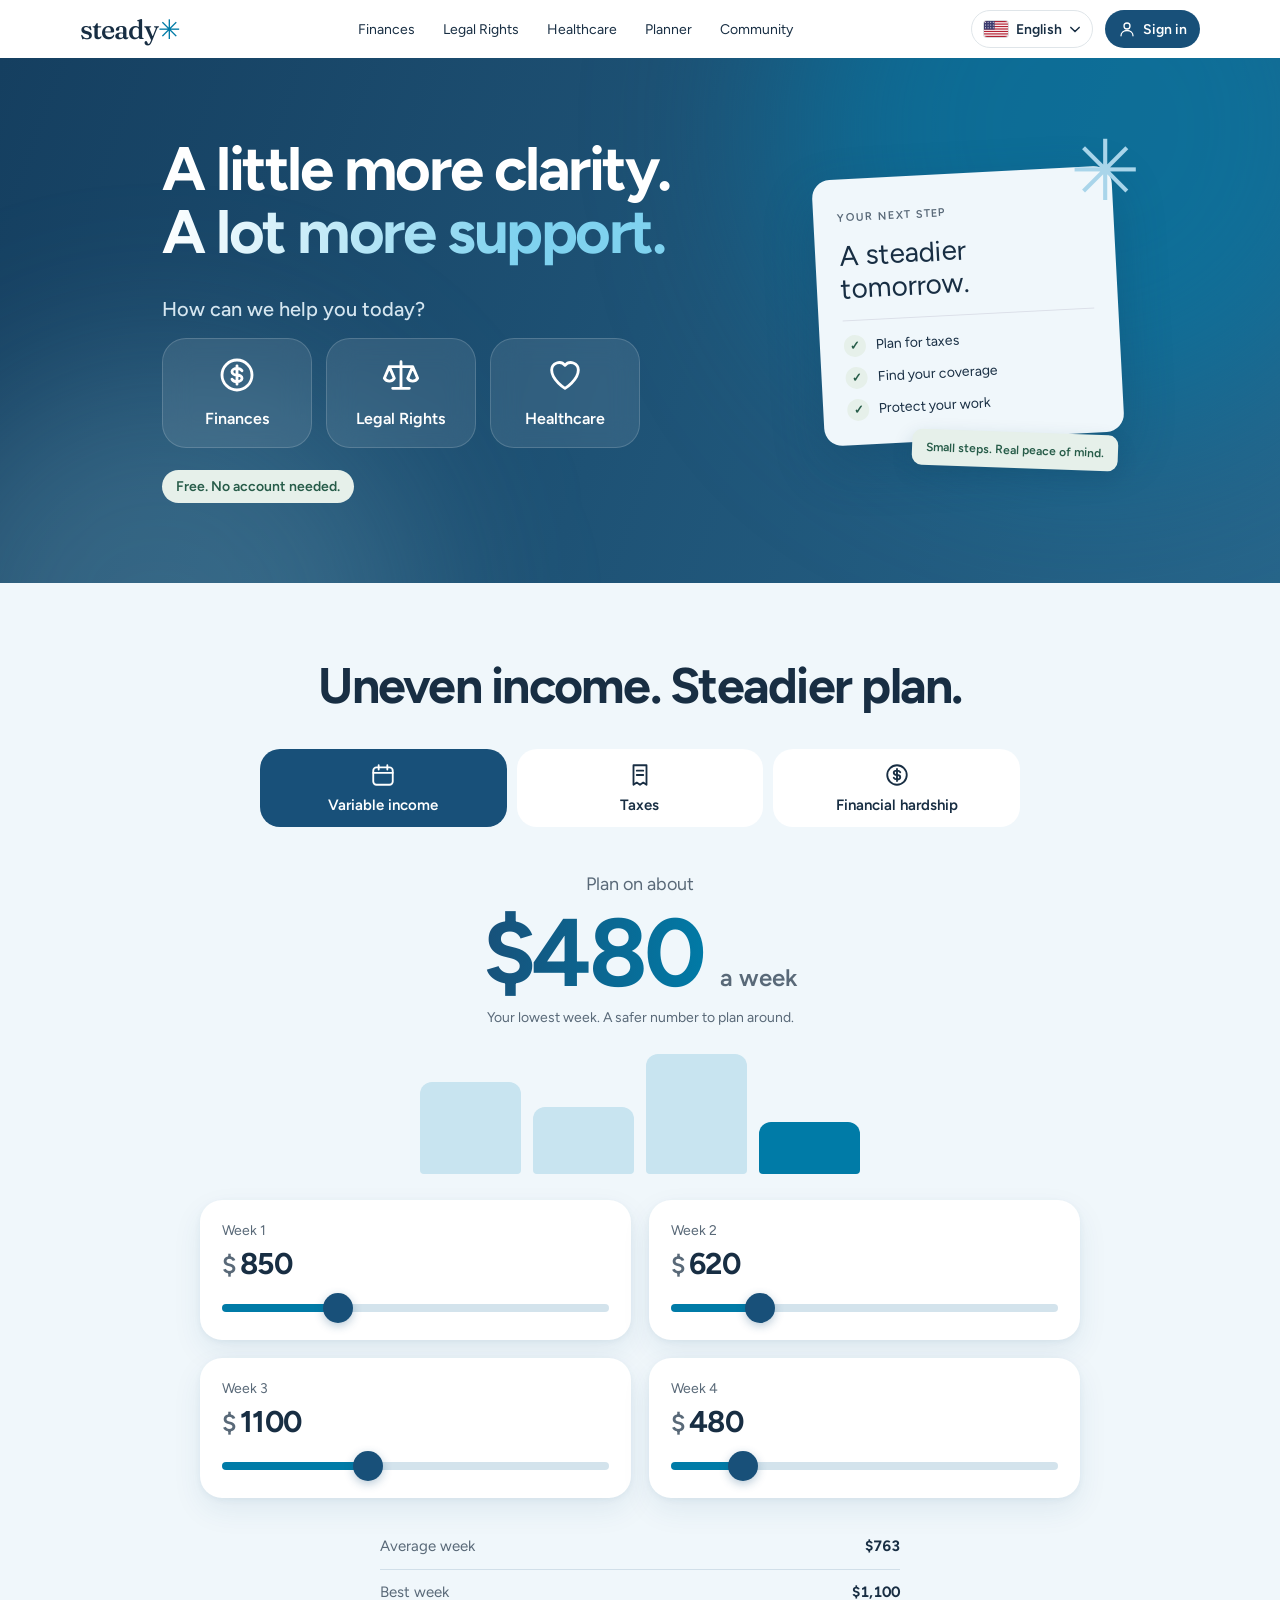
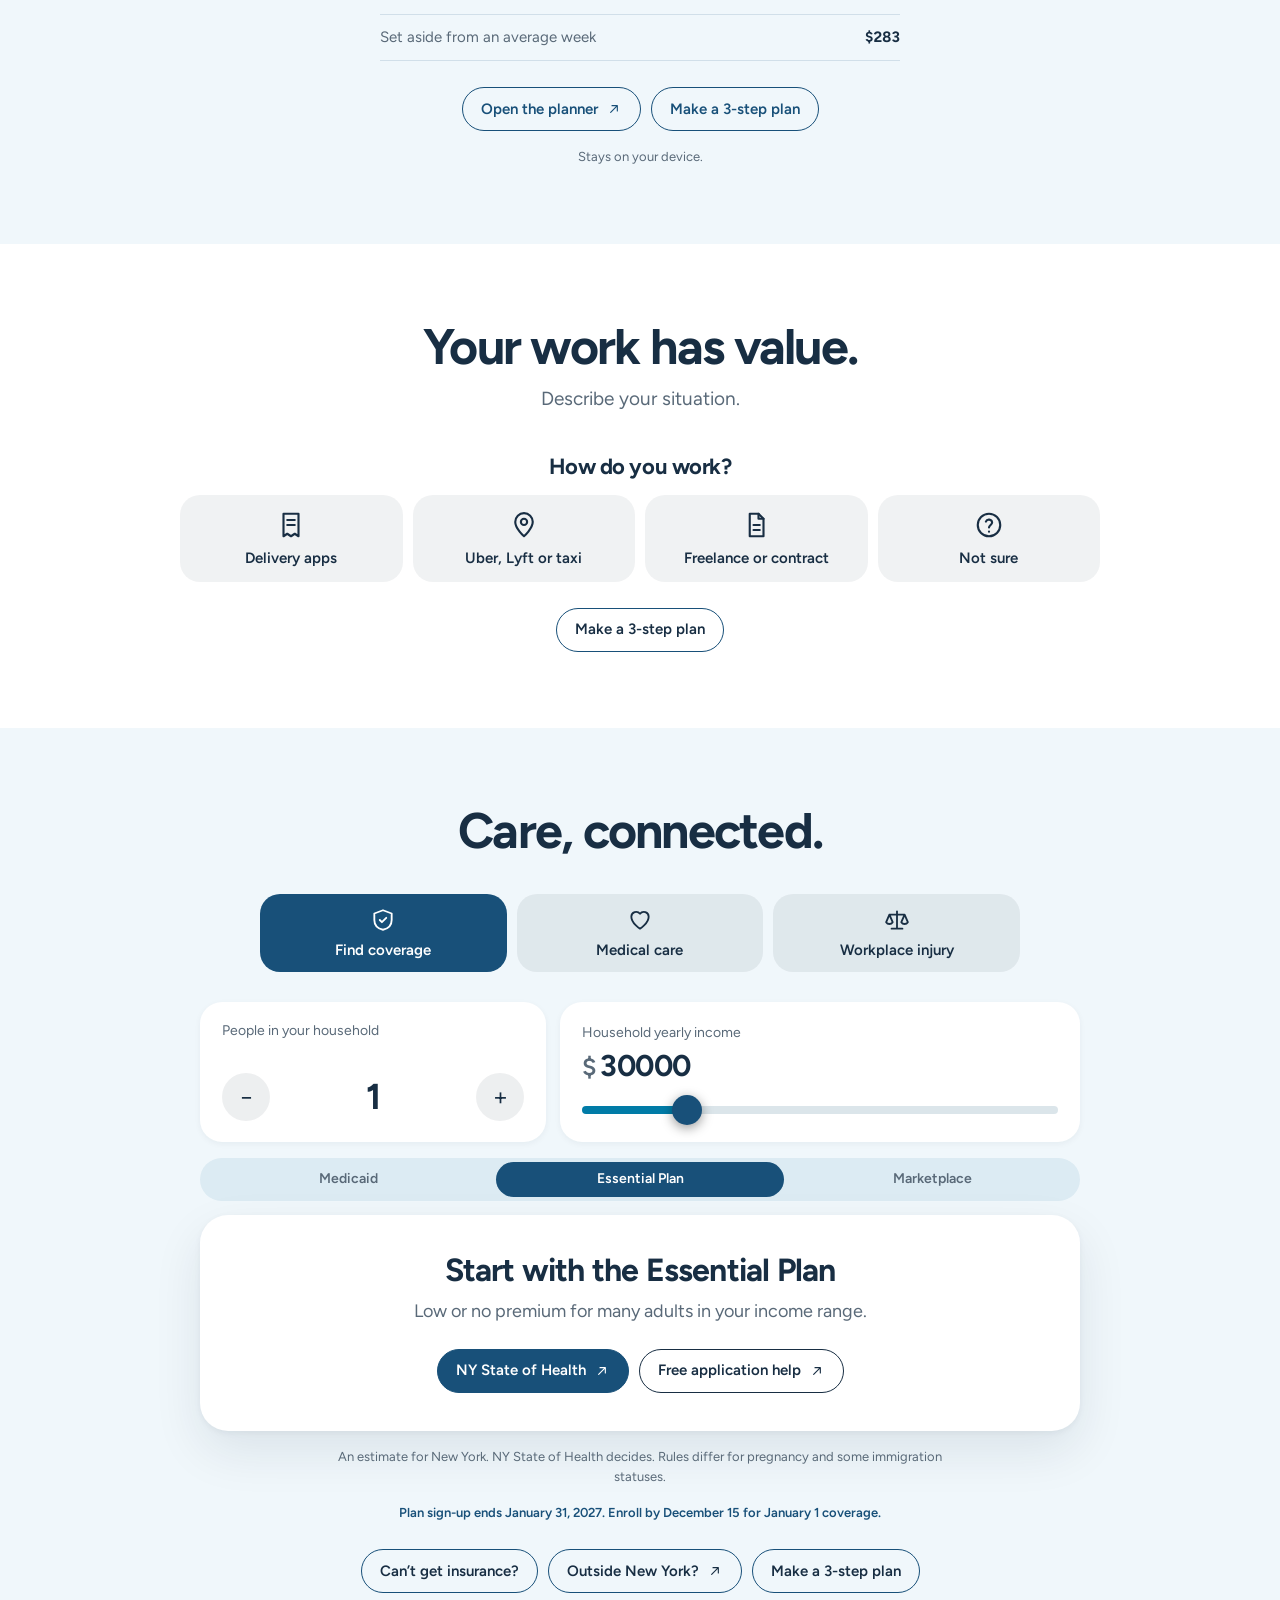
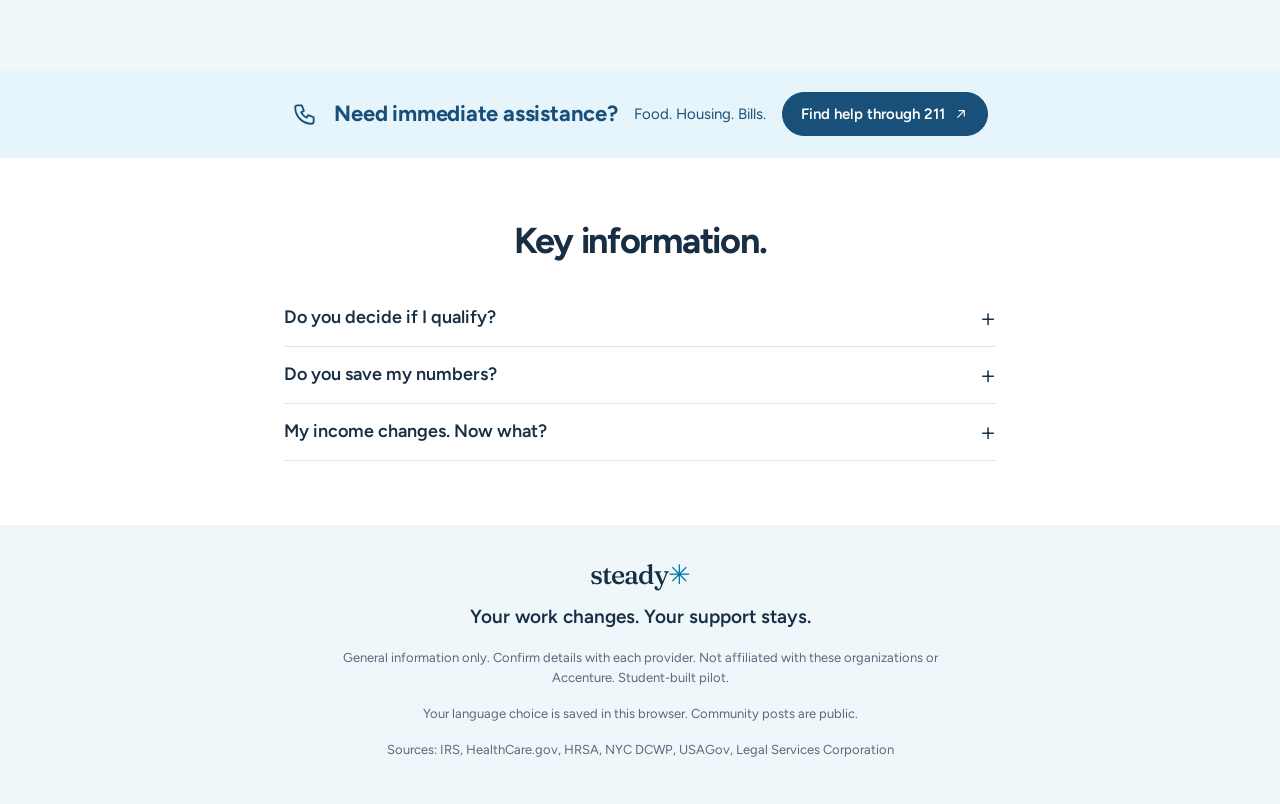
==== index.html @ 0a71c500 "Use more professional wording for labels Money becomes Finances, Rights becomes Legal Rights, Health" ====
<!doctype html>
<html lang="en">
<head>
<meta charset="utf-8">
<meta name="viewport" content="width=device-width,initial-scale=1">
<meta name="description" content="Free tools and trusted help for NYC gig workers: unstable income, legal protection and health benefits.">
<meta name="theme-color" content="#185079">
<title>Steady — Resources for independent workers</title>
<link rel="stylesheet" href="steady.css">
</head>
<body data-title="Resources for independent workers">
<a class="skip" href="#main" data-i18n="Skip to content">Skip to content</a>
<header class="topbar">
  <a class="logo" href="index.html">steady<span>✳</span></a>
  <nav class="topnav" data-i18n-aria="Main navigation" aria-label="Main navigation">
    <a href="#money" data-section="money" data-i18n="Finances">Finances</a>
    <a href="#legal" data-section="legal" data-i18n="Legal Rights">Legal Rights</a>
    <a href="#health" data-section="health" data-i18n="Healthcare">Healthcare</a>
    <a href="planner.html" data-i18n="Planner">Planner</a>
    <a href="community.html" data-i18n="Community">Community</a>
  </nav>
  <div class="lang-slot"></div>
  <a class="account-link" href="signin.html" data-account-link><i data-icon="user"></i><span>Sign in</span></a>
  <span class="scroll-progress" aria-hidden="true"></span>
</header>

<main id="main">
  <section class="hero hero-home">
    <div class="hero-main">
    <h1><span data-i18n="A little more clarity.">A little more clarity.</span> <em data-i18n="A lot more support.">A lot more support.</em></h1>
    <h2 class="hero-ask" data-i18n="How can we help you today?">How can we help you today?</h2>
    <div class="tiles three">
      <a class="tile" href="#money"><i data-icon="coin"></i><span data-i18n="Finances">Finances</span></a>
      <a class="tile" href="#legal"><i data-icon="scale"></i><span data-i18n="Legal Rights">Legal Rights</span></a>
      <a class="tile" href="#health"><i data-icon="heart"></i><span data-i18n="Healthcare">Healthcare</span></a>
    </div>
    <p class="hero-meta" data-i18n="Free. No account needed.">Free. No account needed.</p>
    </div>
    <div class="hero-art" aria-hidden="true">
      <div class="art-star">✳</div>
      <div class="art-card">
        <span class="art-eyebrow" data-i18n="Your next step">Your next step</span>
        <strong data-i18n="A steadier tomorrow.">A steadier tomorrow.</strong>
        <div class="art-row"><b>✓</b><span data-i18n="Plan for taxes">Plan for taxes</span></div>
        <div class="art-row"><b>✓</b><span data-i18n="Find your coverage">Find your coverage</span></div>
        <div class="art-row"><b>✓</b><span data-i18n="Protect your work">Protect your work</span></div>
      </div>
      <div class="art-pill" data-i18n="Small steps. Real peace of mind.">Small steps. Real peace of mind.</div>
    </div>
  </section>

  <section class="band plan" id="next-step" hidden>
    <div class="plan-head">
      <div class="plan-ring">
        <svg viewBox="0 0 36 36" aria-hidden="true"><circle class="ring-track" cx="18" cy="18" r="15.9" pathLength="100"/><circle class="ring-value" cx="18" cy="18" r="15.9" pathLength="100"/></svg>
        <span id="plan-count" class="num">0/3</span>
      </div>
      <h2 id="plan-title" tabindex="-1"></h2>
      <p id="plan-status" role="status"></p>
    </div>
    <div class="segmented" role="group">
      <button type="button" data-region="nyc" aria-pressed="true" data-i18n="New York City">New York City</button>
      <button type="button" data-region="other" aria-pressed="false" data-i18n="Elsewhere in the U.S.">Elsewhere in the U.S.</button>
    </div>
    <div class="steps" id="plan-steps"></div>
    <div class="plan-actions">
      <a class="pill pill-strong" id="plan-action" href="#"><span></span><i data-icon="arrow"></i></a>
      <button type="button" class="pill" id="plan-print"><i data-icon="print"></i><span data-i18n="Print">Print</span></button>
      <button type="button" class="link" id="plan-reset" data-i18n="Start over">Start over</button>
    </div>
    <p class="fine" data-i18n="Not saved. Print to keep it.">Not saved. Print to keep it.</p>
  </section>

  <section class="band dark" id="money">
    <div class="reveal">
      <h2 class="display" data-i18n="Uneven income. Steadier plan.">Uneven income. Steadier plan.</h2>
    </div>
    <div class="tabs on-dark reveal" data-tabs="money" role="group">
      <button type="button" data-tab="swings" aria-pressed="true"><i data-icon="calendar"></i><span data-i18n="Variable income">Variable income</span></button>
      <button type="button" data-tab="taxes" aria-pressed="false"><i data-icon="receipt"></i><span data-i18n="Taxes">Taxes</span></button>
      <button type="button" data-tab="short" aria-pressed="false"><i data-icon="coin"></i><span data-i18n="Financial hardship">Financial hardship</span></button>
    </div>
    <div data-panel-of="money" data-panel="swings" class="tax" id="swing-tool">
      <div class="tax-answer">
        <span class="tax-label" data-i18n="Plan on about">Plan on about</span>
        <div class="tax-number"><span id="swing-low" class="num" aria-live="polite">—</span> <small data-i18n="a week">a week</small></div>
        <p class="tax-note" data-i18n="Your lowest week. A safer number to plan around.">Your lowest week. A safer number to plan around.</p>
      </div>
      <div class="swing-bars" id="swing-bars" aria-hidden="true"></div>
      <div class="sliders four"></div>
      <dl class="rows">
        <div><dt data-i18n="Average week">Average week</dt><dd id="swing-average" class="num"></dd></div>
        <div><dt data-i18n="Best week">Best week</dt><dd id="swing-high" class="num"></dd></div>
        <div><dt data-i18n="Set aside from an average week">Set aside from an average week</dt><dd id="swing-cushion" class="num"></dd></div>
      </dl>
      <div class="tax-foot">
        <a class="pill" href="planner.html"><span data-i18n="Open the planner">Open the planner</span><i data-icon="arrow"></i></a>
        <button type="button" class="pill" data-need="budget" aria-pressed="false"><span data-i18n="Make a 3-step plan">Make a 3-step plan</span></button>
      </div>
      <p class="fine" data-i18n="Stays on your device.">Stays on your device.</p>
    </div>
    <div data-panel-of="money" data-panel="taxes" hidden>
      <form id="tax-form" class="tax" novalidate>
      <div class="tax-answer">
        <span class="tax-label" data-i18n="Set aside about">Set aside about</span>
        <div class="tax-number"><span id="monthly-display" class="num" aria-hidden="true">—</span> <small data-i18n="a month">a month</small></div>
        <span id="monthly" class="visually-hidden" aria-live="polite"></span>
        <p class="tax-sub"><b id="total-line" class="num">—</b> <span data-i18n="a year in federal tax">a year in federal tax</span></p>
        <p class="tax-note" data-i18n="A planning number, not a bill.">A planning number, not a bill.</p>
      </div>
      <div class="sliders">
        <div class="slider">
          <label for="revenue" data-i18n="Yearly income">Yearly income</label>
          <div class="money-field"><span>$</span><input id="revenue" type="number" inputmode="numeric" min="0" max="10000000" step="1" value="60000" required dir="ltr"></div>
          <input type="range" data-for="revenue" min="0" max="250000" step="1000" aria-labelledby="revenue-range-label">
          <span id="revenue-range-label" class="visually-hidden" data-i18n="Yearly income">Yearly income</span>
        </div>
        <div class="slider">
          <label for="costs" data-i18n="Yearly business expenses">Yearly business expenses</label>
          <div class="money-field"><span>$</span><input id="costs" type="number" inputmode="numeric" min="0" max="10000000" step="1" value="10000" required dir="ltr"></div>
          <input type="range" data-for="costs" min="0" max="100000" step="500" aria-labelledby="costs-range-label">
          <span id="costs-range-label" class="visually-hidden" data-i18n="Yearly business expenses">Yearly business expenses</span>
        </div>
      </div>
      <div class="miles">
        <label for="miles" data-i18n="Miles driven for work">Miles driven for work</label>
        <div class="miles-row"><input id="miles" type="number" inputmode="numeric" min="0" dir="ltr"><button type="button" class="pill" id="add-miles"><span data-i18n="Add to expenses">Add to expenses</span></button></div>
        <p class="fine" data-i18n="Uses the IRS car rate of 72.5¢ a mile through June 2026. From July it’s 76¢.">Uses the IRS car rate of 72.5¢ a mile through June 2026. From July it’s 76¢.</p>
      </div>
      <div class="segmented on-dark" role="group" data-i18n-aria="Filing status" aria-label="Filing status">
        <button type="button" data-filing="single" aria-pressed="true" data-i18n="Single">Single</button>
        <button type="button" data-filing="joint" aria-pressed="false" data-i18n="Married, one earner">Married, one earner</button>
      </div>
      <p id="error" role="alert"></p>
      <div class="next-payment" id="next-payment">
        <span class="tax-label" data-i18n="Next estimated tax payment">Next estimated tax payment</span>
        <b id="due-date"></b><span class="chip" id="due-days"></span><span class="tax-note" id="due-amount"></span>
      </div>
      <div class="share" id="tax-share"><div class="share-bar" aria-hidden="true"></div><ul class="share-legend"></ul></div>
      <details class="math">
        <summary><span data-i18n="View the calculation">View the calculation</span></summary>
        <dl class="rows">
          <div><dt data-i18n="Profit">Profit</dt><dd id="profit" class="num">—</dd></div>
          <div><dt data-i18n="Income tax">Income tax</dt><dd id="federal" class="num">—</dd></div>
          <div><dt data-i18n="Self-employment tax">Self-employment tax</dt><dd id="self" class="num">—</dd></div>
          <div><dt data-i18n="Extra Medicare tax">Extra Medicare tax</dt><dd id="medicare" class="num">—</dd></div>
        </dl>
        <p class="fine" data-i18n="Estimate for self-employed people under 65 with no other income and the 2026 standard deduction. Leaves out state and local tax, credits, QBI and payments already made. Not tax advice.">Estimate for self-employed people under 65 with no other income and the 2026 standard deduction. Leaves out state and local tax, credits, QBI and payments already made. Not tax advice.</p>
        <p class="fine links"><a href="https://www.irs.gov/irb/2025-45_IRB">IRS 2026 tables</a> · <a href="https://www.irs.gov/publications/p334">IRS Pub. 334</a> · <a href="https://www.irs.gov/businesses/small-businesses-self-employed/estimated-taxes">IRS estimated taxes</a></p>
      </details>
      <div class="tax-foot">
        <span class="chip"><span data-i18n="Stays on your device.">Stays on your device.</span></span>
        <a class="pill" href="https://www.irs.gov/individuals/free-tax-return-preparation-for-qualifying-taxpayers"><span data-i18n="Free tax help">Free tax help</span><i data-icon="arrow"></i></a>
        <a class="pill" href="https://www.irs.gov/filing/free-file-do-your-federal-taxes-for-free"><span data-i18n="Free File">Free File</span><i data-icon="arrow"></i></a>
      </div>
    </form>
      <div class="tax-foot"><button type="button" class="pill" data-need="tax" aria-pressed="false"><span data-i18n="Make a 3-step plan">Make a 3-step plan</span></button></div>
    </div>
    <div data-panel-of="money" data-panel="short" hidden>
      <div class="chooser" data-chooser="money"></div>
    </div>
  </section>

  <section class="band" id="legal">
    <h2 class="display reveal" data-i18n="Your work has value.">Your work has value.</h2>
    <p class="lede reveal" data-i18n="Describe your situation.">Describe your situation.</p>
    <div class="finder reveal" id="rights-finder"></div>
    <div class="tax-foot reveal"><button type="button" class="pill" data-need="pay" aria-pressed="false"><span data-i18n="Make a 3-step plan">Make a 3-step plan</span></button></div>
  </section>

  <section class="band soft" id="health">
    <h2 class="display reveal" data-i18n="Care, connected.">Care, connected.</h2>
    <div class="tabs reveal" data-tabs="health" role="group">
      <button type="button" data-tab="coverage" aria-pressed="true"><i data-icon="shield"></i><span data-i18n="Find coverage">Find coverage</span></button>
      <button type="button" data-tab="care" aria-pressed="false"><i data-icon="heart"></i><span data-i18n="Medical care">Medical care</span></button>
      <button type="button" data-tab="injury" aria-pressed="false"><i data-icon="scale"></i><span data-i18n="Workplace injury">Workplace injury</span></button>
    </div>
    <div data-panel-of="health" data-panel="coverage" class="coverage" id="coverage-tool">
      <div class="coverage-inputs">
        <div class="stepper"><span class="stepper-label" data-i18n="People in your household">People in your household</span><div><button type="button" data-people="-1" data-i18n-aria="Fewer people" aria-label="Fewer people">−</button><b id="people-count" aria-live="polite">1</b><button type="button" data-people="1" data-i18n-aria="More people" aria-label="More people">+</button></div></div>
        <div class="slider light"><label for="coverage-income" data-i18n="Household yearly income">Household yearly income</label><div class="money-field"><span>$</span><input id="coverage-income" type="number" inputmode="numeric" min="0" value="30000" dir="ltr"></div><input type="range" id="coverage-range" min="0" max="150000" step="500" value="30000" aria-labelledby="coverage-range-label"><span id="coverage-range-label" class="visually-hidden" data-i18n="Household yearly income">Household yearly income</span></div>
      </div>
      <div class="zones" id="coverage-zones"></div>
      <div class="chooser-card coverage-result" id="coverage-result" aria-live="polite"></div>
      <p class="fine" data-i18n="An estimate for New York. NY State of Health decides. Rules differ for pregnancy and some immigration statuses.">An estimate for New York. NY State of Health decides. Rules differ for pregnancy and some immigration statuses.</p>
      <p class="fine enroll-note" id="enroll-note" data-i18n="Plan sign-up ends January 31, 2027. Enroll by December 15 for January 1 coverage.">Plan sign-up ends January 31, 2027. Enroll by December 15 for January 1 coverage.</p>
      <div class="tax-foot"><button type="button" class="pill" data-go-tab="care"><span data-i18n="Can’t get insurance?">Can’t get insurance?</span></button><a class="pill" href="https://www.healthcare.gov/self-employed/coverage/"><span data-i18n="Outside New York?">Outside New York?</span><i data-icon="arrow"></i></a><button type="button" class="pill" data-need="health" aria-pressed="false"><span data-i18n="Make a 3-step plan">Make a 3-step plan</span></button></div>
    </div>
    <div data-panel-of="health" data-panel="care" hidden><div class="chooser" data-chooser="care"></div></div>
    <div data-panel-of="health" data-panel="injury" hidden><div class="chooser" data-chooser="injury"></div></div>
  </section>

  <section class="band sun" id="help">
    <i class="sun-icon" data-icon="phone"></i>
    <h2 class="display reveal" data-i18n="Need immediate assistance?">Need immediate assistance?</h2>
    <p class="lede" data-i18n="Food. Housing. Bills.">Food. Housing. Bills.</p>
    <a class="pill pill-strong" href="https://www.211.org/"><span data-i18n="Find help through 211">Find help through 211</span><i data-icon="arrow"></i></a>
  </section>

  <section class="band faq" id="faq">
    <h2 class="display small reveal" data-i18n="Key information.">Key information.</h2>
    <details><summary><span data-i18n="Do you decide if I qualify?">Do you decide if I qualify?</span></summary><p data-i18n="No. Each program decides.">No. Each program decides.</p></details>
    <details><summary><span data-i18n="Do you save my numbers?">Do you save my numbers?</span></summary><p data-i18n="No. They stay on this page.">No. They stay on this page.</p></details>
    <details><summary><span data-i18n="My income changes. Now what?">My income changes. Now what?</span></summary><p data-i18n="Use your best yearly guess. Update it as work changes.">Use your best yearly guess. Update it as work changes.</p></details>
  </section>

  <noscript>
    <section class="band">
      <h2>Official resources</h2>
      <ul>
        <li><a href="https://www.irs.gov/businesses/small-businesses-self-employed/estimated-taxes">IRS estimated taxes</a></li>
        <li><a href="https://www.healthcare.gov/self-employed/coverage/">HealthCare.gov</a></li>
        <li><a href="https://www.healthcare.gov/medicaid-chip/">Medicaid &amp; CHIP</a></li>
        <li><a href="https://findahealthcenter.hrsa.gov/">Find a health center</a></li>
        <li><a href="https://www.nyc.gov/site/dca/workers/workersrights/freelancer-workers.page">NYC freelance worker rights</a></li>
        <li><a href="https://www.usa.gov/job-misclassification">Employee or contractor?</a></li>
        <li><a href="https://www.lsc.gov/about-lsc/what-legal-aid/i-need-legal-help">Find legal aid</a></li>
        <li><a href="https://www.nyc.gov/site/dca/workers/workersrights/Delivery-Workers.page">NYC delivery worker rights</a></li>
        <li><a href="https://www.nybcf.org">Black Car Fund</a></li>
        <li><a href="https://access.nyc.gov/programs/one-shot-deal/">One Shot Deal</a></li>
        <li><a href="https://www.211.org/">211</a></li>
      </ul>
    </section>
  </noscript>
</main>

<footer class="foot">
  <a class="logo" href="index.html">steady<span>✳</span></a>
  <p class="foot-line" data-i18n="Your work changes. Your support stays.">Your work changes. Your support stays.</p>
  <p class="fine" data-i18n="General information only. Confirm details with each provider. Not affiliated with these organizations or Accenture. Student-built pilot.">General information only. Confirm details with each provider. Not affiliated with these organizations or Accenture. Student-built pilot.</p>
  <p class="fine" data-i18n="Your language choice is saved in this browser. Community posts are public.">Your language choice is saved in this browser. Community posts are public.</p>
  <p class="fine"><span data-i18n="Sources">Sources</span>: <bdi>IRS, HealthCare.gov, HRSA, NYC DCWP, USAGov, Legal Services Corporation</bdi></p>
</footer>

<nav class="tabbar" data-i18n-aria="Main navigation" aria-label="Main navigation">
  <a href="#money" data-section="money"><i data-icon="coin"></i><span data-i18n="Finances">Finances</span></a>
  <a href="#legal" data-section="legal"><i data-icon="scale"></i><span data-i18n="Legal Rights">Legal Rights</span></a>
  <a href="#health" data-section="health"><i data-icon="heart"></i><span data-i18n="Healthcare">Healthcare</span></a>
  <a href="planner.html"><i data-icon="calendar"></i><span data-i18n="Planner">Planner</span></a>
  <a href="community.html"><i data-icon="chat"></i><span data-i18n="Community">Community</span></a>
</nav>

<script src="steady-icons.js" defer></script>
<script src="steady-i18n.js" defer></script>
<script src="language-picker.js" defer></script>
<script src="steady-config.js" defer></script>
<script src="steady-backend.js" defer></script>
<script src="steady-account.js" defer></script>
<script src="steady-tools-data.js" defer></script>
<script src="steady-experience.js" defer></script>
<script src="support-navigator.js" defer></script>
<script src="resource-tax-calculator.js" defer></script>
<script src="steady-tools.js" defer></script>
</body>
</html>
---- steady.css ----
/* Steady: big type, few words, full-width sections, one action at a time. */
@font-face{font-family:"Fraunces";src:url(fonts/fraunces-latin-wght-normal.woff2) format("woff2");font-weight:100 900;font-display:swap}
@font-face{font-family:"Figtree";src:url(fonts/figtree-latin-wght-normal.woff2) format("woff2");font-weight:300 900;font-display:swap}
:root{
  --ink:#182e43;--muted:#596978;--navy:#185079;--navy-2:#27658a;--pale:#e6f5fb;--blue:#007ba7;--blue-deep:#00658a;--sky:#7fd2ef;
  --sage:#e6f0ea;--sage-ink:#275c49;--mint:#4f9a7c;--line:#dfe5e9;--soft:#f0f7fb;--tile:rgba(255,255,255,.09);
  --sans:"Figtree","PingFang SC","Noto Sans SC","Microsoft YaHei","Kohinoor Bangla","Noto Sans Bengali","Bangla Sangam MN","Nirmala UI","Noto Nastaliq Urdu","Noto Naskh Arabic","Urdu Typesetting","Kohinoor Devanagari","Noto Sans Devanagari",Arial,sans-serif;
  --ease:cubic-bezier(.2,.7,.2,1);
}
*{box-sizing:border-box}
html{scroll-behavior:smooth;scroll-padding-top:72px}
body{margin:0;background:#fff;color:var(--ink);font:17px/1.5 var(--sans);-webkit-font-smoothing:antialiased}
button,input,select{font:inherit;color:inherit}
a{color:inherit}
[hidden]{display:none!important}
.ico{display:block;width:100%;height:100%}
i[data-icon]{display:inline-block;font-style:normal}
.visually-hidden{position:absolute!important;width:1px;height:1px;margin:-1px;padding:0;overflow:hidden;clip-path:inset(50%);white-space:nowrap;border:0}
.num{font-variant-numeric:tabular-nums;direction:ltr;unicode-bidi:isolate}
a:focus-visible,button:focus-visible,input:focus-visible,summary:focus-visible,[tabindex]:focus-visible{outline:3px solid var(--blue);outline-offset:3px;border-radius:6px}
.skip{position:absolute;inset-block-start:-100px;z-index:90;background:#fff;padding:12px}
.skip:focus{inset-block-start:0}

/* Language-specific type */
html[lang="ur"] body{line-height:2}
html:is([lang="zh-Hans"],[lang="bn"],[lang="ur"],[lang="hi"]) :is(h1,h2,h3,.display){letter-spacing:0}
html[lang="ur"] :is(h1,h2,h3,.display){line-height:1.75;font-weight:500}
html:is([lang="bn"],[lang="hi"]) :is(h1,h2,.display){line-height:1.25}
html[dir="rtl"] .ico-arrow{transform:scaleX(-1)}

/* Top bar */
.topbar{position:sticky;inset-block-start:0;z-index:50;display:flex;align-items:center;gap:20px;min-height:58px;padding:7px max(24px,calc((100vw - 1120px)/2));background:rgba(255,255,255,.82);-webkit-backdrop-filter:saturate(180%) blur(18px);backdrop-filter:saturate(180%) blur(18px)}
.logo{font:500 27px/1 "Fraunces",Georgia,serif;letter-spacing:-.04em;text-decoration:none;white-space:nowrap;direction:ltr}
.logo span{display:inline-block;color:var(--blue);transition:transform .7s var(--ease)}
.logo:hover span{transform:rotate(180deg)}
.topnav{display:flex;flex:1;justify-content:center;gap:4px;font-size:14px;white-space:nowrap}
.topnav a{padding:7px 12px;border-radius:99px;text-decoration:none;transition:background .2s}
.topnav a:hover{background:#eef1f3}
.topnav a.is-active{background:var(--navy);color:#fff}
.lang-slot{margin-inline-start:auto}
.scroll-progress{position:absolute;inset-inline:0;inset-block-end:0;height:2px;background:linear-gradient(90deg,var(--blue),var(--sky));transform:scaleX(0);transform-origin:left}
html[dir="rtl"] .scroll-progress{transform-origin:right}

/* Language menu */
.lang-picker{position:relative}
.lang-native{position:absolute!important;width:1px!important;height:1px!important;padding:0!important;border:0!important;opacity:0;pointer-events:none}
.flag{display:block;width:24px;height:16px;border-radius:3px;box-shadow:0 0 0 1px rgba(13,34,53,.16);flex-shrink:0}
.lang-picker .lang-button{display:inline-flex;align-items:center;gap:8px;height:38px;padding:0 12px;border:1px solid var(--line);border-radius:99px;background:#fff;color:var(--ink);font-size:14px;font-weight:600;cursor:pointer;white-space:nowrap;filter:none}
.lang-button:hover,.lang-button[aria-expanded="true"]{border-color:var(--blue);background:#eef8fc}
.lang-current{display:inline-flex;align-items:center;gap:8px}
.lang-chevron{transition:transform .2s var(--ease)}
.lang-button[aria-expanded="true"] .lang-chevron{transform:rotate(180deg)}
.lang-button.just-changed .flag{animation:flag-pop .45s var(--ease)}
@keyframes flag-pop{0%{transform:scale(.7) rotate(-8deg)}60%{transform:scale(1.15) rotate(3deg)}}
.lang-menu{position:absolute;inset-block-start:calc(100% + 8px);inset-inline-end:0;z-index:60;min-width:200px;margin:0;padding:6px;list-style:none;background:#fff;border-radius:16px;box-shadow:0 18px 50px rgba(13,34,53,.22);animation:rise .18s var(--ease);outline:0}
.lang-menu li{display:flex;align-items:center;gap:11px;padding:11px 12px;border-radius:10px;color:var(--ink);font-size:15px;font-weight:500;cursor:pointer}
.lang-menu li.is-active{background:#e8f5fa}
.lang-menu:focus-visible li.is-active{box-shadow:inset 0 0 0 2px var(--blue)}
.lang-check{margin-inline-start:auto;color:var(--blue-deep);visibility:hidden}
.lang-menu li[aria-selected="true"] .lang-check{visibility:visible}

/* Hero */
.hero{position:relative;isolation:isolate;overflow:hidden;display:flex;flex-direction:column;align-items:center;justify-content:center;min-height:calc(100svh - 58px);padding:56px 24px 64px;background:linear-gradient(110deg,#153f60,var(--navy-2));color:#fff;text-align:center}
.hero::before,.hero::after{content:"";position:absolute;z-index:-1;border-radius:50%;filter:blur(90px);pointer-events:none}
.hero::before{width:620px;height:620px;inset-inline-end:-120px;inset-block-start:-240px;background:rgba(0,123,167,.6);animation:drift 16s ease-in-out infinite alternate}
.hero::after{width:520px;height:520px;inset-inline-start:-100px;inset-block-end:-300px;background:rgba(155,212,231,.22);animation:drift 20s ease-in-out infinite alternate-reverse}
@keyframes drift{to{transform:translate(70px,50px) scale(1.15)}}
@keyframes rise{from{transform:translateY(14px)}}
.hero h1{margin:0;font-size:clamp(44px,7.6vw,104px);line-height:1.02;font-weight:700;letter-spacing:-.04em;animation:settle .9s var(--ease) both}
@keyframes settle{from{transform:translateY(18px) scale(.98)}}
.hero h1 span,.hero h1 em{display:block;font-style:normal}
.hero h1 em{padding-block-end:.08em;background:linear-gradient(95deg,#fff,var(--sky) 70%);-webkit-background-clip:text;background-clip:text;color:transparent}
.hero-ask{margin:26px 0 14px;font-size:clamp(17px,1.6vw,20px);font-weight:500;letter-spacing:0;color:#d5e6f0}
.tiles{display:grid;grid-template-columns:repeat(4,minmax(0,170px));gap:14px;width:100%;justify-content:center}
.tile{display:flex;flex-direction:column;align-items:center;gap:12px;padding:16px 10px;border:1px solid rgba(255,255,255,.16);border-radius:24px;background:var(--tile);color:#fff;font-size:16px;font-weight:600;cursor:pointer;-webkit-backdrop-filter:blur(14px);backdrop-filter:blur(14px);transition:transform .25s var(--ease),background .25s,color .25s,border-color .25s}
.tile i{width:40px;height:40px;transition:transform .35s var(--ease)}
.tile:hover{transform:translateY(-6px) scale(1.02);background:#fff;color:var(--navy);border-color:#fff}
.tile:hover i{transform:scale(1.14)}
.tile:active{transform:scale(.97)}
.tile[aria-pressed="true"]{background:#fff;border-color:#fff;color:var(--navy)}
.hero-meta{margin:22px 0 0;font-size:14px;color:#d5e6f0}

/* Sections */
.band{padding:clamp(48px,6vw,80px) 24px;text-align:center}
.dark{background:var(--navy);color:#fff}
.soft{background:var(--soft)}
.sun{background:var(--pale);color:var(--navy)}
.display{margin:0;font-size:clamp(30px,4vw,50px);line-height:1.05;font-weight:700;letter-spacing:-.035em}
.display.small{font-size:clamp(26px,3vw,36px)}
.lede{margin:12px 0 0;font-size:clamp(16px,1.6vw,19px);color:#596978}
.dark .lede{color:#d5e6f0}.sun .lede{color:var(--navy)}
.fine{margin:16px auto 0;max-width:640px;font-size:13px;line-height:1.55;color:#596978}
html[lang="ur"] .fine{line-height:2.1}
.dark .fine{color:#d5e6f0}
.can-reveal .reveal{transform:translateY(26px) scale(.985);transition:transform .8s var(--ease)}
.can-reveal .reveal.is-visible{transform:none}

/* Pills and controls */
.pill{display:inline-flex;align-items:center;gap:8px;min-height:44px;padding:9px 18px;border:1px solid currentColor;border-radius:99px;background:transparent;font-size:15px;font-weight:600;text-decoration:none;cursor:pointer;transition:transform .2s var(--ease),background .2s,color .2s}
.pill i{width:16px;height:16px;flex-shrink:0;transition:transform .2s var(--ease)}
.pill:hover{transform:translateY(-2px)}
.pill:hover i[data-icon="arrow"],.pill:hover .ico-arrow{transform:translate(2px,-2px)}
html[dir="rtl"] .pill:hover .ico-arrow{transform:scaleX(-1) translate(2px,-2px)}
.pill-strong{border-color:var(--navy);background:var(--navy);color:#fff}
.pill-strong:hover{background:var(--blue-deep);border-color:var(--blue-deep)}
.pill>.ico{width:16px;height:16px;flex-shrink:0}
.link{border:0;background:none;color:var(--muted);text-decoration:underline;cursor:pointer;font-size:14px}
.chip{display:inline-flex;align-items:center;gap:7px;padding:8px 14px;border-radius:99px;background:rgba(13,34,53,.06);font-size:14px;font-weight:500}
.chip i{width:18px;height:18px}
.dark .chip{background:rgba(255,255,255,.1)}
.segmented{display:inline-flex;gap:4px;padding:4px;max-width:100%;border-radius:99px;background:#ebeef0}
.segmented button{min-height:40px;padding:7px 18px;border:0;border-radius:99px;background:transparent;font-size:15px;font-weight:600;cursor:pointer;transition:background .25s var(--ease),color .25s,box-shadow .25s}
.segmented button[aria-pressed="true"]{background:#fff;box-shadow:0 2px 8px rgba(13,34,53,.16)}
.segmented.on-dark{background:rgba(255,255,255,.1)}
.segmented.on-dark button{color:#fff}
.segmented.on-dark button[aria-pressed="true"]{background:#fff;color:var(--navy)}

/* Your plan */
.plan{background:linear-gradient(180deg,#eef8fc,#fff);animation:rise .55s var(--ease)}
.plan-ring{position:relative;width:88px;height:88px;margin:0 auto 18px}
.plan-ring svg{width:100%;height:100%;transform:rotate(-90deg)}
.plan-ring circle{fill:none;stroke-width:3}
.ring-track{stroke:#d6e6ee}
.ring-value{stroke:var(--blue);stroke-linecap:round;stroke-dasharray:100;stroke-dashoffset:100;transition:stroke-dashoffset .5s var(--ease),stroke .3s}
.is-done .ring-value{stroke:var(--sage-ink)}
#plan-count{position:absolute;inset:0;display:grid;place-items:center;font-size:20px;font-weight:700}
#plan-title{margin:0;font-size:clamp(26px,3.2vw,40px);line-height:1.08;font-weight:700;letter-spacing:-.03em;outline:0}
#plan-status{margin:10px 0 24px;color:var(--muted);font-weight:500}
.is-done #plan-status{color:#1f7a5a;font-weight:700}
.steps{display:grid;grid-template-columns:repeat(3,1fr);gap:16px;max-width:1040px;margin:30px auto 28px;text-align:start}
.step{position:relative;display:flex;flex-direction:column;gap:18px;min-height:190px;padding:24px;border-radius:24px;background:#fff;box-shadow:0 2px 6px rgba(13,34,53,.05),0 14px 36px rgba(13,34,53,.08);cursor:pointer;animation:rise .5s var(--ease) both;transition:transform .22s var(--ease),background .25s,color .25s,box-shadow .25s}
.step:nth-child(2){animation-delay:.07s}.step:nth-child(3){animation-delay:.14s}
.step:hover{transform:translateY(-4px)}
.step input{position:absolute;opacity:0;width:100%;height:100%;inset:0;margin:0;cursor:pointer}
.step-mark{display:grid;place-items:center;width:42px;height:42px;border-radius:50%;background:#e8f5fa;color:var(--blue-deep);font-weight:700;font-size:18px;transition:background .25s,color .25s,transform .3s var(--ease)}
.step-text{font-size:19px;font-weight:600;line-height:1.3}
html[lang="ur"] .step-text{line-height:1.9}
.step:has(input:checked){background:var(--navy);color:#fff}
.step input:checked~.step-mark{background:var(--sage);color:transparent;transform:scale(1.08);position:relative}
.step input:checked~.step-mark::after{content:"✓";position:absolute;color:var(--sage-ink);font-size:21px}
.step:has(input:focus-visible){outline:3px solid var(--blue);outline-offset:3px}
.plan-actions{display:flex;flex-wrap:wrap;align-items:center;justify-content:center;gap:12px}
.burst{position:absolute;inset-inline-start:50%;inset-block-start:50%;color:var(--sky);font-size:22px;pointer-events:none;animation:burst .9s var(--ease) forwards}
.burst:nth-of-type(even){color:var(--blue)}
@keyframes burst{to{transform:translate(var(--x),var(--y)) rotate(200deg) scale(.4);opacity:0}}

/* Calculator and planner */
.tax{max-width:880px;margin:44px auto 0}
.tax-label{font-size:clamp(16px,1.5vw,18px);color:#d5e6f0}
.tax-number{display:flex;align-items:baseline;justify-content:center;flex-wrap:wrap;gap:0 14px;margin-block:6px}
.tax-number .num{font-size:clamp(52px,7.5vw,96px);line-height:1.02;font-weight:700;letter-spacing:-.045em;background:linear-gradient(95deg,#fff,var(--sky));-webkit-background-clip:text;background-clip:text;color:transparent;padding-inline-end:.05em}
.tax-number .num.is-short{background:linear-gradient(95deg,#ffb3a6,#ff8a78);-webkit-background-clip:text;background-clip:text}
.tax-number small{font-size:clamp(18px,1.9vw,24px);font-weight:600;color:#d5e6f0}
.tax-sub{margin:4px 0 0;font-size:18px;color:#d5e6f0}
.tax-note{margin:2px 0 0;font-size:14px;color:#d5e6f0}
.sliders{display:grid;grid-template-columns:repeat(2,1fr);gap:18px;margin-block:38px 24px;text-align:start}
.sliders.four{grid-template-columns:repeat(2,1fr);margin-block:26px}
.slider{padding:20px 22px 16px;border-radius:22px;background:var(--tile)}
.slider label{display:block;font-size:14px;color:#d5e6f0}
.money-field{display:flex;align-items:baseline;gap:3px;direction:ltr;justify-content:flex-start}
html[dir="rtl"] .money-field{justify-content:flex-end}
.money-field span{font-size:26px;font-weight:600;color:#d5e6f0}
.money-field input{width:100%;min-width:0;padding:0;border:0;background:none;color:#fff;font-size:clamp(24px,2.6vw,30px);font-weight:700;letter-spacing:-.02em;outline:0;-moz-appearance:textfield;appearance:textfield}
html[dir="rtl"] .money-field input{width:7ch;flex:0 1 auto}
.money-field input::-webkit-outer-spin-button,.money-field input::-webkit-inner-spin-button{-webkit-appearance:none;margin:0}
input[type="range"]{--fill:50%;-webkit-appearance:none;appearance:none;display:block;width:100%;height:32px;margin:6px 0 0;background:transparent;cursor:grab}
input[type="range"]:active{cursor:grabbing}
input[type="range"]::-webkit-slider-runnable-track{height:8px;border-radius:9px;background:linear-gradient(to right,var(--sky) var(--fill),rgba(255,255,255,.2) var(--fill))}
html[dir="rtl"] input[type="range"]::-webkit-slider-runnable-track{background:linear-gradient(to left,var(--sky) var(--fill),rgba(255,255,255,.2) var(--fill))}
input[type="range"]::-moz-range-track{height:8px;border-radius:9px;background:rgba(255,255,255,.2)}
input[type="range"]::-moz-range-progress{height:8px;border-radius:9px;background:var(--sky)}
input[type="range"]::-webkit-slider-thumb{-webkit-appearance:none;width:30px;height:30px;margin-top:-11px;border:0;border-radius:50%;background:#fff;box-shadow:0 3px 12px rgba(0,0,0,.4);transition:transform .15s var(--ease)}
input[type="range"]::-moz-range-thumb{width:30px;height:30px;border:0;border-radius:50%;background:#fff;box-shadow:0 3px 12px rgba(0,0,0,.4)}
input[type="range"]:hover::-webkit-slider-thumb{transform:scale(1.1)}
input[type="range"]:active::-webkit-slider-thumb{transform:scale(1.18)}
#error{min-height:1.4em;margin:10px 0 0;color:#ffb3a6;font-size:14px}
#error:empty{min-height:0}
.what-if{max-width:560px;margin:26px auto 0;font-size:17px;color:#d5e6f0}
.what-if b{color:#fff;margin-inline-start:6px}
.share{margin:24px 0 0}
.share-bar{display:flex;gap:3px;height:22px;border-radius:99px;overflow:hidden;background:rgba(255,255,255,.1)}
.share-bar i{display:block;flex:1 1 0;min-width:3px;transition:flex-grow .45s var(--ease)}
.share-legend{display:flex;flex-wrap:wrap;justify-content:center;gap:8px 20px;margin:14px 0 0;padding:0;list-style:none;font-size:14px;color:#d5e6f0}
.share-legend li{display:flex;align-items:center;gap:7px}
.share-legend i{width:11px;height:11px;border-radius:3px;flex-shrink:0}
.share-legend b{color:#fff}
.tone-expense{background:#8fa3b1}.tone-federal{background:#3d9ad1}.tone-self{background:var(--sky)}.tone-medicare{background:var(--navy)}.tone-left{background:var(--mint)}.tone-short{background:#ef6f5c}
.tax-foot{display:flex;flex-wrap:wrap;align-items:center;justify-content:center;gap:10px;margin-top:26px}
.rows{margin:18px auto 0;max-width:520px;text-align:start}
.rows>div{display:flex;justify-content:space-between;gap:20px;padding:11px 0;border-bottom:1px solid rgba(255,255,255,.14);font-size:15px}
.rows dt{color:#d5e6f0}.rows dd{margin:0;font-weight:700}

/* Details */
details{text-align:start}
summary{display:flex;align-items:center;justify-content:space-between;gap:16px;min-height:56px;cursor:pointer;list-style:none;font-weight:600;transition:color .2s}
summary::-webkit-details-marker{display:none}
summary::after{content:"+";flex-shrink:0;font-size:26px;font-weight:300;line-height:1;transition:transform .3s var(--ease)}
details[open]>summary::after{transform:rotate(45deg)}
.math{max-width:560px;margin:22px auto 0;border-top:1px solid rgba(255,255,255,.14);border-bottom:1px solid rgba(255,255,255,.14)}
.math summary{justify-content:center;font-size:15px}
.math .fine{margin-block:14px;text-align:center}
.links a{text-decoration:underline}
.faq{max-width:760px;margin:auto;padding-block:clamp(44px,5vw,70px)}
.faq .display{margin-bottom:30px}
.faq details{border-bottom:1px solid var(--line)}
.faq summary{font-size:clamp(16px,1.5vw,18px);padding-block:12px}
.faq p{margin:0 0 20px;color:var(--muted);font-size:18px}

/* Choosers */
.chooser{max-width:920px;margin:44px auto 0}
.chooser-tabs{display:grid;grid-template-columns:repeat(3,1fr);gap:12px}
.chooser-tabs button{display:flex;flex-direction:column;align-items:center;gap:10px;min-height:92px;padding:18px 10px;border:0;border-radius:22px;background:rgba(13,34,53,.06);font-size:16px;font-weight:600;line-height:1.25;cursor:pointer;transition:background .25s,color .25s,transform .22s var(--ease)}
.chooser-tabs .ico{width:34px;height:34px}
.chooser-tabs button:hover{transform:translateY(-3px);background:rgba(13,34,53,.1)}
.chooser-tabs button[aria-pressed="true"]{background:var(--navy);color:#fff}
.chooser-card{margin-top:14px;padding:clamp(24px,3.2vw,38px) 22px;border-radius:28px;background:#fff;box-shadow:0 2px 6px rgba(13,34,53,.05),0 20px 50px rgba(13,34,53,.09);animation:swap .45s var(--ease)}
.soft .chooser-card{background:#fff}
#legal .chooser-card{background:var(--soft);box-shadow:none}
@keyframes swap{from{transform:translateY(12px) scale(.985)}}
.chooser-icon{display:block;width:58px;height:58px;margin:0 auto 14px;color:var(--blue)}
.chooser-card h3{margin:0;font-size:clamp(24px,2.6vw,32px);line-height:1.1;font-weight:700;letter-spacing:-.025em}
html[lang="ur"] .chooser-card h3{line-height:1.8}
.chooser-card p{margin:10px 0 24px;font-size:clamp(16px,1.5vw,18px);color:var(--muted)}
.extras{display:flex;flex-wrap:wrap;align-items:center;justify-content:center;gap:10px;margin-top:24px;font-size:15px;font-weight:500}

/* 211 */
.sun-icon{display:block!important;width:62px;height:62px;margin:0 auto 18px}
.sun .pill{margin-top:26px}

/* Footer */
.foot{padding:36px 24px 44px;background:var(--soft);text-align:center}
.foot-line{margin:12px 0;font-size:19px;font-weight:600}

/* Phone tab bar */
.tabbar{display:none}
@media(max-width:820px){
  body{padding-block-end:66px}
  html{scroll-padding-top:66px}
  .topbar{padding-inline:18px}
  .topnav{display:none}
  .tabbar{position:fixed;inset-inline:0;inset-block-end:0;z-index:70;display:grid;grid-template-columns:repeat(5,1fr);padding:6px 4px calc(6px + env(safe-area-inset-bottom));background:rgba(255,255,255,.92);-webkit-backdrop-filter:saturate(180%) blur(18px);backdrop-filter:saturate(180%) blur(18px);box-shadow:0 -1px 0 var(--line)}
  .tabbar a{display:flex;flex-direction:column;align-items:center;gap:2px;min-width:0;padding:3px 0;border-radius:12px;color:#54656f;font-size:11px;font-weight:600;line-height:1.25;text-align:center;text-decoration:none;transition:color .2s}
  .tabbar a span{max-width:100%;overflow:hidden;text-overflow:ellipsis;white-space:nowrap}
  .tabbar i{width:24px;height:24px}
  .tabbar a.is-active{color:var(--blue-deep)}
  .hero{min-height:calc(100svh - 58px - 66px);padding:34px 18px 40px}
  .tiles{grid-template-columns:repeat(2,1fr);gap:12px;max-width:420px}
  .tile{padding:20px 8px}
  .hero-ask{margin-block:26px 14px}
  .steps,.chooser-tabs{grid-template-columns:1fr}
  .step{min-height:0;flex-direction:row;align-items:center;padding:18px}
  .step-mark{flex-shrink:0}
  .step-text{font-size:17px}
  .chooser-tabs button{flex-direction:row;justify-content:flex-start;min-height:62px;padding:12px 18px;text-align:start}
  .chooser-tabs .ico{width:28px;height:28px;flex-shrink:0}
  .sliders,.sliders.four{grid-template-columns:1fr}
  .sliders.four{grid-template-columns:1fr 1fr;gap:10px}
  .sliders.four .slider{padding:14px}
  .band{padding-inline:18px}
  .segmented button{padding-inline:13px;font-size:14px}
}
@media(prefers-reduced-motion:reduce){
  html{scroll-behavior:auto}
  *,*::before,*::after{animation:none!important;transition:none!important}
}
@media print{
  body{padding:0;background:#fff;color:#000}
  .topbar,.hero,.tabbar,.foot,.skip,main>.band:not(#next-step),.segmented,.plan-actions button,.plan-ring,#plan-status,.fine{display:none!important}
  .plan{background:#fff;padding:20px;text-align:start}
  .plan::before{content:"steady";display:block;font:500 24px Georgia,serif;margin-bottom:14px}
  .steps{display:block}
  .step{display:flex;flex-direction:row;align-items:center;min-height:0;padding:10px 0;box-shadow:none;background:#fff!important;color:#000!important;border-bottom:1px solid #ccc;border-radius:0;break-inside:avoid}
  .step-mark{background:#fff;border:1px solid #000;color:#000}
  #plan-action{border:0;background:none;color:#000;padding:0}
  #plan-action::after{content:" (" attr(href) ")";font-weight:400;overflow-wrap:anywhere}
}

.button{display:inline-flex;align-items:center;justify-content:center;gap:8px;min-height:44px;padding:9px 22px;border:0;border-radius:99px;background:var(--navy);color:#fff;font-size:15px;font-weight:600;text-decoration:none;cursor:pointer;transition:transform .2s var(--ease),background .2s}
.button:hover{transform:translateY(-2px);background:var(--blue-deep)}
.button:disabled{opacity:.6;cursor:default}
.tiles.three{grid-template-columns:repeat(3,minmax(0,190px))}
.tile{text-decoration:none}

/* Tool tabs */
.tabs{display:grid;grid-template-columns:repeat(3,1fr);gap:10px;max-width:760px;margin:36px auto 0}
.tabs button{display:flex;flex-direction:column;align-items:center;gap:8px;min-height:72px;padding:13px 8px;border:0;border-radius:20px;background:rgba(13,34,53,.07);color:var(--ink);font-size:15px;font-weight:600;line-height:1.2;cursor:pointer;transition:background .25s,color .25s,transform .2s var(--ease)}
.tabs i{width:26px;height:26px}
.tabs button:hover{transform:translateY(-2px)}
.tabs button[aria-pressed="true"]{background:var(--navy);color:#fff}
.tabs.on-dark button{background:rgba(255,255,255,.1);color:#fff}
.tabs.on-dark button[aria-pressed="true"]{background:#fff;color:var(--navy)}
[data-panel-of]{animation:swap .4s var(--ease)}
.dark .chooser-tabs button{background:rgba(255,255,255,.1);color:#fff}
.dark .chooser-tabs button:hover{background:rgba(255,255,255,.18)}
.dark .chooser-tabs button[aria-pressed="true"]{background:#fff;color:var(--navy)}
.dark .chooser-card{color:var(--ink)}
.chooser-tabs:has(button:nth-child(4)){grid-template-columns:repeat(4,1fr)}
.chooser-tabs:has(button:nth-child(2):last-child){grid-template-columns:repeat(2,1fr)}
.rights-actions{display:flex;flex-wrap:wrap;align-items:center;justify-content:center;gap:10px}
.dark .tax-foot .pill{color:#fff}

/* Income swings */
.swing-bars{display:flex;align-items:flex-end;gap:12px;height:120px;max-width:440px;margin:26px auto 0}
.swing-bars i{flex:1;min-height:4px;border-radius:12px 12px 4px 4px;background:rgba(255,255,255,.28);transition:height .35s var(--ease),background .25s}
.swing-bars i.is-low{background:var(--blue)}
.next-payment{display:flex;flex-wrap:wrap;align-items:center;justify-content:center;gap:6px 12px;margin-top:22px;padding:16px;border-radius:18px;background:rgba(255,255,255,.08)}
.next-payment .tax-label{flex-basis:100%;font-size:14px}
.next-payment b{font-size:clamp(20px,2.4vw,26px)}
.next-payment .tax-note{flex-basis:100%;margin:0}
.miles{margin:0 0 22px;padding:16px 20px;border-radius:18px;background:rgba(255,255,255,.08);text-align:start}
.miles label{display:block;font-size:14px;color:#d5e6f0}
.miles-row{display:flex;gap:10px;margin-top:8px}
.miles input{flex:1;min-width:0;padding:9px 14px;border:1px solid rgba(255,255,255,.25);border-radius:99px;background:rgba(255,255,255,.08);color:#fff;font-size:17px}
.miles .pill{color:#fff;flex-shrink:0}
.miles .fine{margin:8px 0 0;max-width:none}

/* Rights finder */
.finder{max-width:920px;margin:36px auto 0}
.finder-q{margin:26px 0 12px;font-size:clamp(18px,1.8vw,22px);font-weight:700;letter-spacing:-.02em}
html[lang="ur"] .finder-q{line-height:1.8;letter-spacing:0}
.finder-grid{display:grid;grid-template-columns:repeat(auto-fit,minmax(150px,1fr));gap:10px}
.finder-grid button{display:flex;flex-direction:column;align-items:center;gap:9px;min-height:86px;padding:15px 10px;border:0;border-radius:20px;background:rgba(13,34,53,.06);font-size:15px;font-weight:600;line-height:1.2;cursor:pointer;transition:background .25s,color .25s,transform .2s var(--ease)}
.finder-grid .ico{width:30px;height:30px;flex-shrink:0}
.finder-grid button:hover{transform:translateY(-3px);background:rgba(13,34,53,.1)}
.finder-grid button[aria-pressed="true"]{background:var(--navy);color:#fff}
.rights-result{margin-top:18px;padding:clamp(22px,3vw,34px) clamp(18px,3vw,30px);border-radius:28px;background:var(--soft);animation:swap .45s var(--ease);outline:0}
.rights-result h3{margin:0;font-size:clamp(24px,2.6vw,32px);line-height:1.08;font-weight:700;letter-spacing:-.025em}
html[lang="ur"] .rights-result h3{line-height:1.8;letter-spacing:0}
.rights-line{margin:12px auto 18px;max-width:640px;font-size:clamp(16px,1.5vw,18px);color:var(--muted)}
.status-note{display:flex;align-items:center;justify-content:center;gap:8px;margin:0 auto 20px;color:#1f6b52;font-size:14px;font-weight:600}
.status-note .ico{width:20px;height:20px;flex-shrink:0}
.rights-result h4,.overdue h4{margin:28px 0 12px;font-size:16px;font-weight:700}
.proof-grid{display:grid;grid-template-columns:repeat(auto-fit,minmax(150px,1fr));gap:8px}
.proof-grid label{position:relative;display:block;cursor:pointer}
.proof-grid input{position:absolute;inset:0;width:100%;height:100%;margin:0;opacity:0;cursor:pointer}
.proof-grid span{display:flex;align-items:center;justify-content:center;min-height:56px;padding:9px 12px;border-radius:14px;background:#fff;font-size:14px;font-weight:600;line-height:1.25;transition:background .2s,color .2s}
.proof-grid input:checked+span{background:var(--sage);color:var(--sage-ink)}
.proof-grid input:checked+span::before{content:"✓";margin-inline-end:6px}
.proof-grid input:focus-visible+span{outline:3px solid var(--blue);outline-offset:2px}
.overdue{margin-top:6px}
.note-fields{display:grid;grid-template-columns:repeat(auto-fit,minmax(170px,1fr));gap:10px;text-align:start}
.rights-result label:not(.proof-grid label){display:block;font-size:13px;font-weight:600;text-align:start}
.rights-result input:not([type="checkbox"]),.rights-result textarea{display:block;width:100%;margin-top:5px;padding:11px 13px;border:1.5px solid var(--line);border-radius:13px;background:#fff;color:var(--ink);font-size:16px;font-weight:400}
.rights-result input:focus:not([type="checkbox"]),.rights-result textarea:focus{outline:0;border-color:var(--blue);box-shadow:0 0 0 3px rgba(0,123,167,.15)}
.rights-result textarea{min-height:90px;resize:vertical}
.overdue-result{display:flex;flex-wrap:wrap;align-items:baseline;justify-content:center;gap:4px 10px;min-height:0;margin:12px 0 0}
.overdue-result b{font-size:26px;font-weight:700}
.case-note{max-width:640px;margin:24px auto 0;border-block:1px solid var(--line)}
.case-note summary{justify-content:center;font-size:15px}
.case-note>label,.case-note .note-fields{margin-bottom:10px}
.case-note .pill{margin:4px 0 2px;border-color:var(--navy)}

/* Coverage finder */
.coverage{max-width:880px;margin:30px auto 0}
.coverage-inputs{display:grid;grid-template-columns:1fr 1.5fr;gap:14px;text-align:start}
.stepper{display:flex;flex-direction:column;justify-content:space-between;padding:18px 22px;border-radius:22px;background:#fff;box-shadow:0 2px 6px rgba(13,34,53,.05)}
.stepper-label{font-size:14px;color:var(--muted)}
.stepper>div{display:flex;align-items:center;justify-content:space-between;gap:10px;margin-top:10px}
.stepper button{width:48px;height:48px;border:0;border-radius:50%;background:rgba(13,34,53,.07);font-size:24px;line-height:1;cursor:pointer;transition:background .2s,transform .15s var(--ease)}
.stepper button:hover{background:rgba(13,34,53,.13)}
.stepper button:active{transform:scale(.92)}
.stepper b{font-size:36px;font-weight:700}
.slider.light{background:#fff;box-shadow:0 2px 6px rgba(13,34,53,.05)}
.slider.light label{color:var(--muted)}
.slider.light .money-field span{color:var(--muted)}
.slider.light .money-field input{color:var(--ink)}
.slider.light input[type="range"]::-webkit-slider-runnable-track{background:linear-gradient(to right,var(--blue) var(--fill),#dbe5ea var(--fill))}
html[dir="rtl"] .slider.light input[type="range"]::-webkit-slider-runnable-track{background:linear-gradient(to left,var(--blue) var(--fill),#dbe5ea var(--fill))}
.slider.light input[type="range"]::-moz-range-track{background:#dbe5ea}
.slider.light input[type="range"]::-moz-range-progress{background:var(--blue)}
.slider.light input[type="range"]::-webkit-slider-thumb{background:var(--navy)}
.slider.light input[type="range"]::-moz-range-thumb{background:var(--navy)}
.zones{display:grid;grid-template-columns:repeat(3,1fr);gap:4px;margin-top:16px;padding:4px;border-radius:99px;background:#dcebf3}
.zones span{padding:9px 6px;border-radius:99px;color:var(--muted);font-size:14px;font-weight:600;line-height:1.2;transition:background .3s,color .3s}
.zones .is-on{background:var(--navy);color:#fff}
.coverage-result{margin-top:14px;animation:none}
.coverage .tax-foot .pill{border-color:var(--navy)}
.enroll-note{color:var(--navy);font-weight:600}
#legal>.tax-foot .pill{border-color:var(--navy)}

/* Account link */
.account-link{display:inline-flex;align-items:center;gap:7px;height:38px;padding:0 13px;border-radius:99px;background:var(--navy);color:#fff;font-size:14px;font-weight:600;text-decoration:none;white-space:nowrap;transition:background .2s,transform .2s var(--ease)}
.account-link:hover{background:var(--blue-deep);transform:translateY(-1px)}
.account-link i{width:18px;height:18px;line-height:18px;text-align:center;font-size:15px}
.account-link span{max-width:130px;overflow:hidden;text-overflow:ellipsis}
.lang-slot{margin-inline-start:auto}
.lang-slot+.account-link{margin-inline-start:-8px}

/* Sign-in page */
.signin{min-height:calc(100svh - 58px)}
.signin section{display:flex;flex-direction:column;align-items:center;animation:rise .6s var(--ease)}
.signin h1{font-size:clamp(36px,5vw,64px)}
.signin h1.signin-small{max-width:900px;font-size:clamp(28px,3.4vw,42px);line-height:1.1}
.perks{display:grid;grid-template-columns:repeat(3,minmax(0,190px));gap:14px;width:100%;margin:40px 0 34px;padding:0;list-style:none;justify-content:center}
.perks li{display:flex;flex-direction:column;align-items:center;gap:12px;padding:24px 12px;border:1px solid rgba(255,255,255,.16);border-radius:24px;background:var(--tile);font-size:16px;font-weight:600;line-height:1.25;-webkit-backdrop-filter:blur(14px);backdrop-filter:blur(14px)}
.perks i{width:38px;height:38px}
.pill-sun{border-color:#fff;background:#fff;color:var(--navy);padding:13px 28px;font-size:17px;min-height:54px}
.pill-sun:hover{background:var(--pale);border-color:var(--pale)}
.pill.on-dark{min-height:54px;padding-inline:26px;color:#fff;font-size:16px}
.signin-actions{display:flex;flex-wrap:wrap;justify-content:center;gap:12px;margin-top:28px}
.signin-alt{margin:18px 0 0;font-size:15px}
.signin-alt a{color:#fff}
.hero-sub{margin:14px 0 0;font-size:clamp(16px,1.6vw,19px);color:#d5e6f0}
.signin-icon{display:block;width:70px;height:70px;margin-bottom:20px;color:var(--sky)}
.signin-icon i{width:100%;height:100%}
.signin section>.pill-sun{margin-top:26px}
.avatar{display:inline-grid;place-items:center;flex-shrink:0;width:34px;height:34px;border-radius:50%;background:#e8f5fa;font-size:17px;line-height:1}
.avatar.big{width:84px;height:84px;font-size:42px}
.avatar.huge{width:112px;height:112px;margin-bottom:20px;background:rgba(255,255,255,.12);font-size:58px}

.signin-form{display:flex;flex-direction:column;align-items:center;gap:12px;width:100%;max-width:400px}
.signin-form input{width:100%;min-height:56px;padding:12px 22px;border:1.5px solid rgba(255,255,255,.28);border-radius:99px;background:rgba(255,255,255,.1);color:#fff;font-size:18px;text-align:center;outline:0;transition:border-color .2s,background .2s,box-shadow .2s}
.signin-form input::placeholder{color:#d5e6f0}
.signin-form input:focus{border-color:#fff;background:rgba(255,255,255,.14);box-shadow:0 0 0 3px rgba(155,212,231,.4)}
.signin-form .pill{width:100%;justify-content:center;cursor:pointer}
.signin-form .pill:disabled{opacity:.6;cursor:default}
.signin-form .code-input{min-height:74px;font-size:36px;font-weight:700;letter-spacing:.3em;font-variant-numeric:tabular-nums}
#code-form{margin-top:30px}
.signin-error{min-height:0;margin:2px 0 0;color:#ffb8ab;font-size:15px;font-weight:500}
.signin-error:empty{display:none}
.signin-links{display:flex;flex-wrap:wrap;justify-content:center;gap:8px 22px;margin-top:20px}
.link.on-dark{min-height:40px;color:#d5e6f0}
.link.on-dark:disabled{opacity:.6;cursor:default}
.link.on-dark:hover:not(:disabled){color:#fff}
.delete-account{margin-top:34px;font-size:13px}
.dev-hint{padding:5px 12px;border-radius:99px;background:var(--sage);color:var(--sage-ink)}
.hero .hero-meta+.hero-meta{margin-top:10px}
#email-form+.hero-meta{margin-top:18px}
.signin button.pill.on-dark{background:transparent;cursor:pointer}

/* Moderator tools */
.mod-panel{margin-bottom:18px;padding:0 20px 8px;border-radius:20px;background:var(--pale)}
.mod-item{padding:14px 0;border-top:1px solid rgba(13,34,53,.12)}
.mod-item a{text-decoration:none}
.mod-item p{margin:6px 0 0;color:var(--muted)}
.mod-item .post-actions{margin-top:6px}
.topic-tag.is-hidden{background:#ffd9d2;color:#8e2c1d;margin-inline-start:8px}
.post-meta .topic-tag.is-hidden{margin-inline-start:0}

/* Community */
.community-hero{min-height:0;padding:clamp(44px,6vw,72px) 24px}
.community-hero h1{max-width:1000px;font-size:clamp(32px,4.4vw,56px);line-height:1.05}
.community-hero .pill-sun{margin-top:32px;cursor:pointer}
.pill-sun i,.pill-sun .ico{width:20px;height:20px}
.community{max-width:820px;margin:auto;padding:30px 20px 80px}
.community-tools{display:flex;flex-direction:column;align-items:center;gap:16px;margin-bottom:24px}
.topics{display:flex;gap:10px;width:100vw;max-width:1120px;padding:6px 20px;overflow-x:auto;scrollbar-width:none;justify-content:safe center}
.topics::-webkit-scrollbar{display:none}
.topics button{display:flex;flex-direction:column;align-items:center;gap:7px;flex:0 0 118px;min-height:92px;padding:13px 8px;border:0;border-radius:20px;background:rgba(13,34,53,.06);font-size:13px;font-weight:600;line-height:1.2;cursor:pointer;transition:background .25s,color .25s,transform .2s var(--ease)}
.topics .ico{width:26px;height:26px;flex-shrink:0}
.topics button:hover{transform:translateY(-3px);background:rgba(13,34,53,.1)}
.topics button[aria-pressed="true"]{background:var(--navy);color:#fff}
#status{min-height:0;margin-bottom:8px;text-align:center;color:var(--muted);font-size:14px}
.post-card,.comments,.profile-card,.empty{margin-bottom:16px;padding:26px;border-radius:24px;background:#fff;box-shadow:0 2px 6px rgba(13,34,53,.05),0 14px 36px rgba(13,34,53,.08)}
.post-card{animation:rise .45s var(--ease) both;transition:transform .22s var(--ease),box-shadow .22s}
.post-card:hover{transform:translateY(-3px);box-shadow:0 2px 6px rgba(13,34,53,.06),0 22px 50px rgba(13,34,53,.13)}
.post-meta{display:flex;flex-wrap:wrap;align-items:center;gap:6px 12px;font-size:13px;color:var(--muted)}
.author{display:inline-flex;align-items:center;gap:8px;color:var(--ink);text-decoration:none}
.author:hover b{text-decoration:underline}
.topic-tag{padding:3px 10px;border-radius:99px;background:#e8f5fa;color:var(--blue-deep);font-weight:600;font-size:12px}
.post-card h2{margin:14px 0 6px;font-size:clamp(22px,2.8vw,30px);line-height:1.15;font-weight:700;letter-spacing:-.02em}
html[lang="ur"] .post-card h2{line-height:1.8}
.post-card h2 a{text-decoration:none}
.post-card h2 a:hover{color:var(--blue-deep)}
.post-body,.comment-body{margin:0;white-space:pre-wrap;overflow-wrap:anywhere;color:#3e4f5c}
.post-actions{display:flex;flex-wrap:wrap;align-items:center;gap:8px;margin-top:16px}
.post-owner{display:inline-flex;gap:4px;margin-inline-start:auto}
.vote{display:inline-flex;align-items:center;gap:2px;padding:3px;border-radius:99px;background:rgba(13,34,53,.06)}
.vote b{min-width:24px;text-align:center;font-size:14px}
.vote button{display:grid;place-items:center;width:38px;height:38px;padding:9px;border:0;border-radius:50%;background:transparent;cursor:pointer;transition:background .2s,color .2s,transform .2s var(--ease)}
.vote button:hover{background:#fff;transform:scale(1.08)}
.vote button[data-vote="1"][aria-pressed="true"]{background:var(--sage);color:var(--sage-ink)}
.vote button[data-vote="-1"][aria-pressed="true"]{background:#ffd9d2;color:#8e2c1d}
.quiet{display:inline-flex;align-items:center;gap:6px;min-height:40px;padding:6px 11px;border:0;border-radius:99px;background:transparent;color:var(--muted);font-size:13px;font-weight:600;text-decoration:none;cursor:pointer;transition:background .2s,color .2s}
.quiet .ico{width:17px;height:17px;flex-shrink:0}
.quiet:hover{background:rgba(13,34,53,.06);color:var(--ink)}
.back{margin-bottom:18px;border-color:var(--line)}
.back .ico{width:18px;height:18px}
html[dir="rtl"] .back .ico{transform:scaleX(-1)}
.profile-card{display:flex;flex-direction:column;align-items:center;gap:6px;text-align:center}
.profile-card h2{margin:6px 0 0;font-size:32px;font-weight:700;letter-spacing:-.02em}
.profile-card p{margin:2px 0;color:var(--muted)}
.profile-card small{color:var(--muted)}
.profile-card .pill{margin-top:10px;border-color:var(--line)}
.profile-card .pill .ico{width:16px;height:16px}
.empty{padding:56px 24px;text-align:center}
.empty-icon{display:block;width:60px;height:60px;margin:0 auto 14px;color:var(--blue)}
.empty h2{margin:0 0 16px;font-size:clamp(24px,3vw,34px);line-height:1.15;font-weight:700;letter-spacing:-.02em}
.empty p{margin:0;color:var(--muted)}
.comments h2{margin:0 0 14px;font-size:24px;font-weight:700}
.comments textarea,#editor input:not([type="radio"]),#editor textarea{display:block;width:100%;padding:13px 15px;border:1.5px solid var(--line);border-radius:14px;background:#fff;color:var(--ink);resize:vertical;transition:border-color .2s,box-shadow .2s}
.comments textarea:focus,#editor input:not([type="radio"]):focus,#editor textarea:focus{outline:0;border-color:var(--blue);box-shadow:0 0 0 3px rgba(0,123,167,.15)}
.comments textarea{min-height:92px;margin-bottom:10px}
.comment{padding:16px 0;border-top:1px solid var(--line)}
.comment-body{margin-top:8px}
.comment .post-actions{margin-top:6px}
.rules{margin-top:26px;border-block:1px solid var(--line)}
.rules summary{font-size:16px}
.rule-chips{display:flex;flex-wrap:wrap;gap:8px;padding-block-end:6px}
.rules .fine{margin:10px 0 18px;max-width:none}

/* Post and profile sheet */
#editor{width:min(560px,calc(100vw - 24px));max-height:calc(100dvh - 24px);padding:0;border:0;border-radius:28px;color:var(--ink);box-shadow:0 30px 90px rgba(4,22,36,.45)}
#editor[open]{animation:swap .35s var(--ease)}
#editor::backdrop{background:rgba(6,20,33,.55);-webkit-backdrop-filter:blur(8px);backdrop-filter:blur(8px)}
#editor form{display:flex;flex-direction:column;padding:26px}
.dialog-head{display:flex;align-items:center;justify-content:space-between;gap:14px;margin-bottom:8px}
.dialog-head h2{margin:0;font-size:28px;font-weight:700;letter-spacing:-.02em}
#fields label:not(.avatar-grid label):not(.topic-grid label),#fields legend{display:block;margin:16px 0 7px;padding:0;font-size:14px;font-weight:700}
#fields textarea{min-height:130px}
.hint{display:block;margin-top:7px;color:var(--muted);font-size:12.5px;line-height:1.45}
.picker{margin:0;padding:0;border:0;min-width:0}
.avatar-grid{display:grid;grid-template-columns:repeat(6,1fr);gap:8px}
.avatar-grid label,.topic-grid label{position:relative;cursor:pointer}
.avatar-grid input,.topic-grid input{position:absolute;inset:0;width:100%;height:100%;margin:0;opacity:0;cursor:pointer}
.avatar-grid span{display:grid;place-items:center;aspect-ratio:1;border-radius:16px;background:rgba(13,34,53,.06);font-size:24px;transition:background .2s,transform .2s var(--ease),box-shadow .2s}
.avatar-grid label:hover span{transform:scale(1.06)}
.avatar-grid input:checked+span{background:#e8f5fa;box-shadow:0 0 0 2px var(--blue)}
.topic-grid{display:grid;grid-template-columns:repeat(auto-fit,minmax(150px,1fr));gap:8px}
.topic-grid span{display:flex;align-items:center;gap:9px;min-height:50px;padding:9px 12px;border-radius:14px;background:rgba(13,34,53,.06);font-size:14px;font-weight:600;line-height:1.2;transition:background .2s,color .2s}
.topic-grid .ico{width:20px;height:20px;flex-shrink:0}
.topic-grid input:checked+span{background:var(--navy);color:#fff}
.avatar-grid input:focus-visible+span,.topic-grid input:focus-visible+span{outline:3px solid var(--blue);outline-offset:2px}
#form-error{margin:12px 0 0;color:#b23c2c;font-size:14px}
#form-error:empty{display:none}
#editor-submit{margin-top:18px;min-height:52px;font-size:16px}
.empty-line{text-align:center;color:var(--muted)}
@media(max-width:820px){
  .account-link{width:38px;padding:0;justify-content:center}
  .account-link span{display:none}
  .perks{gap:8px}
  .perks li{padding:16px 6px;font-size:13px}
  .perks i{width:30px;height:30px}
  .topics{justify-content:flex-start}
  .topics button{flex-basis:104px}
  .post-card,.comments,.profile-card{padding:20px}
  .post-owner{margin-inline-start:0}
  #editor{width:100vw;max-width:100vw;margin:auto 0 0;border-radius:28px 28px 0 0;max-height:92dvh}
  #editor form{padding:22px 18px calc(22px + env(safe-area-inset-bottom))}
}
@media(max-width:820px){
  .tiles.three{grid-template-columns:repeat(3,1fr);gap:8px}
  .tabs{gap:6px}
  .tabs button{min-height:78px;padding:10px 4px;font-size:13px}
  .chooser-tabs:has(button:nth-child(4)){grid-template-columns:repeat(2,1fr)}
  .chooser-tabs:has(button:nth-child(2):last-child){grid-template-columns:1fr}
  .finder-grid{grid-template-columns:repeat(2,1fr)}
  .coverage-inputs{grid-template-columns:1fr}
  .zones span{font-size:12px;padding-inline:3px}
}
@media print{.account-link{display:none}}
@media(max-width:820px){
  html[lang="ur"] .tabbar a{line-height:1.7}
  html[lang="ur"] .tabbar a span{overflow:visible;white-space:normal;font-size:12px}
}

/* Selected states change instantly, so text can't sit white-on-white while a color fades.
   Entrance animations only move things: content must never depend on an animation to be visible. */
.tabs button,.finder-grid button,.chooser-tabs button,.segmented button,.topics button,.topnav a,.tile,.pill,.step,.step-mark,.proof-grid span,.zones span,.quiet,.avatar-grid span,.topic-grid span,.vote button,.tabbar a{transition:transform .2s var(--ease)}

/* Lighter tool sections, like the original: only page heroes stay full blue */
.hero :focus-visible,.signin :focus-visible{outline-color:#fff}
.hero-meta{display:inline-block;padding:6px 14px;border-radius:99px;background:var(--sage);color:var(--sage-ink);font-weight:600}
.chip{background:var(--sage);color:var(--sage-ink)}
.dark{--tile:#fff;background:var(--soft);color:var(--ink)}
.dark .lede,.dark .fine,.dark .tax-label,.dark .tax-number small,.dark .tax-sub,.dark .tax-note,.dark .slider label,.dark .money-field span,.dark .what-if,.dark .share-legend,.dark .rows dt,.dark .miles label,.dark .slider.compact small,.dark .compare-result>span{color:var(--muted)}
.dark .money-field input,.dark .what-if b,.dark .share-legend b{color:var(--ink)}
.dark .slider,.dark .compare-card{box-shadow:0 2px 6px rgba(24,80,121,.06),0 12px 30px rgba(24,80,121,.08)}
.dark .slider.compact{background:var(--soft);box-shadow:none}
.dark .tax-number .num{background:linear-gradient(95deg,var(--navy),var(--blue));-webkit-background-clip:text;background-clip:text}
.dark .tax-number .num.is-short{background:linear-gradient(95deg,#b23c2c,#8e2c1d);-webkit-background-clip:text;background-clip:text}
.dark input[type="range"]::-webkit-slider-runnable-track{background:linear-gradient(to right,var(--blue) var(--fill),#d3e3ec var(--fill))}
html[dir="rtl"] .dark input[type="range"]::-webkit-slider-runnable-track{background:linear-gradient(to left,var(--blue) var(--fill),#d3e3ec var(--fill))}
.dark input[type="range"]::-moz-range-track{background:#d3e3ec}
.dark input[type="range"]::-moz-range-progress{background:var(--blue)}
.dark input[type="range"]::-webkit-slider-thumb{background:var(--navy);box-shadow:0 3px 10px rgba(24,80,121,.3)}
.dark input[type="range"]::-moz-range-thumb{background:var(--navy);box-shadow:0 3px 10px rgba(24,80,121,.3)}
.dark .share-bar{background:rgba(24,80,121,.1)}
.dark .rows>div{border-bottom-color:rgba(24,80,121,.14)}
.dark .math{border-color:rgba(24,80,121,.14)}
.dark .tabs.on-dark button,.dark .chooser-tabs button{background:#fff;color:var(--ink)}
.dark .chooser-tabs button:hover{background:var(--pale)}
.dark .tabs.on-dark button[aria-pressed="true"],.dark .chooser-tabs button[aria-pressed="true"]{background:var(--navy);color:#fff}
.dark .segmented.on-dark{background:#dcebf3}
.dark .segmented.on-dark button{color:var(--ink)}
.dark .segmented.on-dark button[aria-pressed="true"]{background:var(--navy);color:#fff}
.dark .chip{background:var(--sage)}
.dark .tax-foot .pill,.dark .miles .pill{color:var(--navy)}
.dark .swing-bars i{background:#c8e4f0}
.dark .swing-bars i.is-low{background:var(--blue)}
.dark .miles{background:#fff}
.dark .miles input{border-color:#c8d9e3;background:#fff;color:var(--ink)}

/* Home hero: headline beside the "steadier tomorrow" card */
.hero-home{flex-direction:row;gap:clamp(32px,6vw,84px);min-height:0;padding-block:clamp(48px,6.5vw,80px);text-align:start}
.hero-main{display:flex;flex-direction:column;align-items:flex-start;flex:0 1 580px;min-width:0}
.hero-home h1{font-size:clamp(36px,4.8vw,62px)}
.hero-home .tiles{justify-content:start;grid-template-columns:repeat(3,minmax(0,150px))}
.hero-art{position:relative;display:flex;flex-direction:column;align-items:flex-end;flex:0 0 300px;color:var(--ink)}
.art-card{width:100%;padding:24px;border-radius:18px;background:#f0f7fb;box-shadow:0 20px 50px rgba(21,63,96,.3);transform:rotate(-3deg);animation:art-float 6s ease-in-out infinite alternate}
@keyframes art-float{to{transform:rotate(-2deg) translateY(-6px)}}
.art-eyebrow{font-size:11px;font-weight:600;letter-spacing:.12em;text-transform:uppercase;color:var(--muted)}
html:is([lang="zh-Hans"],[lang="bn"],[lang="ur"],[lang="hi"]) .art-eyebrow{letter-spacing:0;font-size:13px}
.art-card strong{display:block;margin:10px 0 14px;padding-block-end:14px;border-block-end:1px solid #dce0e9;font:400 28px/1.2 Georgia,var(--sans)}
html[lang="ur"] .art-card strong{line-height:1.7}
.art-row{display:flex;align-items:center;gap:10px;margin-block-start:10px;font-size:14px}
.art-row b{display:grid;place-items:center;flex:0 0 22px;height:22px;border-radius:50%;background:var(--sage);color:var(--sage-ink);font-size:12px}
.art-star{position:absolute;inset-block-start:-44px;inset-inline-end:-22px;z-index:1;font-size:84px;line-height:1;color:#a9d5ea;pointer-events:none}
.art-pill{position:relative;margin-block-start:-6px;padding:9px 14px;border-radius:10px;background:var(--sage);color:var(--sage-ink);font-size:12px;font-weight:600;box-shadow:0 8px 20px rgba(21,63,96,.2);transform:rotate(2deg)}
@media(max-width:900px){
  .hero-home{flex-direction:column;text-align:center}
  .hero-main{flex-basis:auto;align-items:center;width:100%}
  .hero-home .tiles{justify-content:center}
  .hero-art{display:none}
}
@media(prefers-reduced-motion:reduce){.art-card{animation:none}}

/* The 211 help line: a compact strip, not a full section */
#help{display:flex;flex-wrap:wrap;align-items:center;justify-content:center;gap:8px 16px;padding-block:22px}
#help .sun-icon{width:26px;height:26px;margin:0}
#help .display{font-size:clamp(19px,1.8vw,22px);letter-spacing:-.01em}
#help .lede{margin:0;font-size:15px}
#help .pill{margin-top:0}
@media print{.hero-art{display:none}}
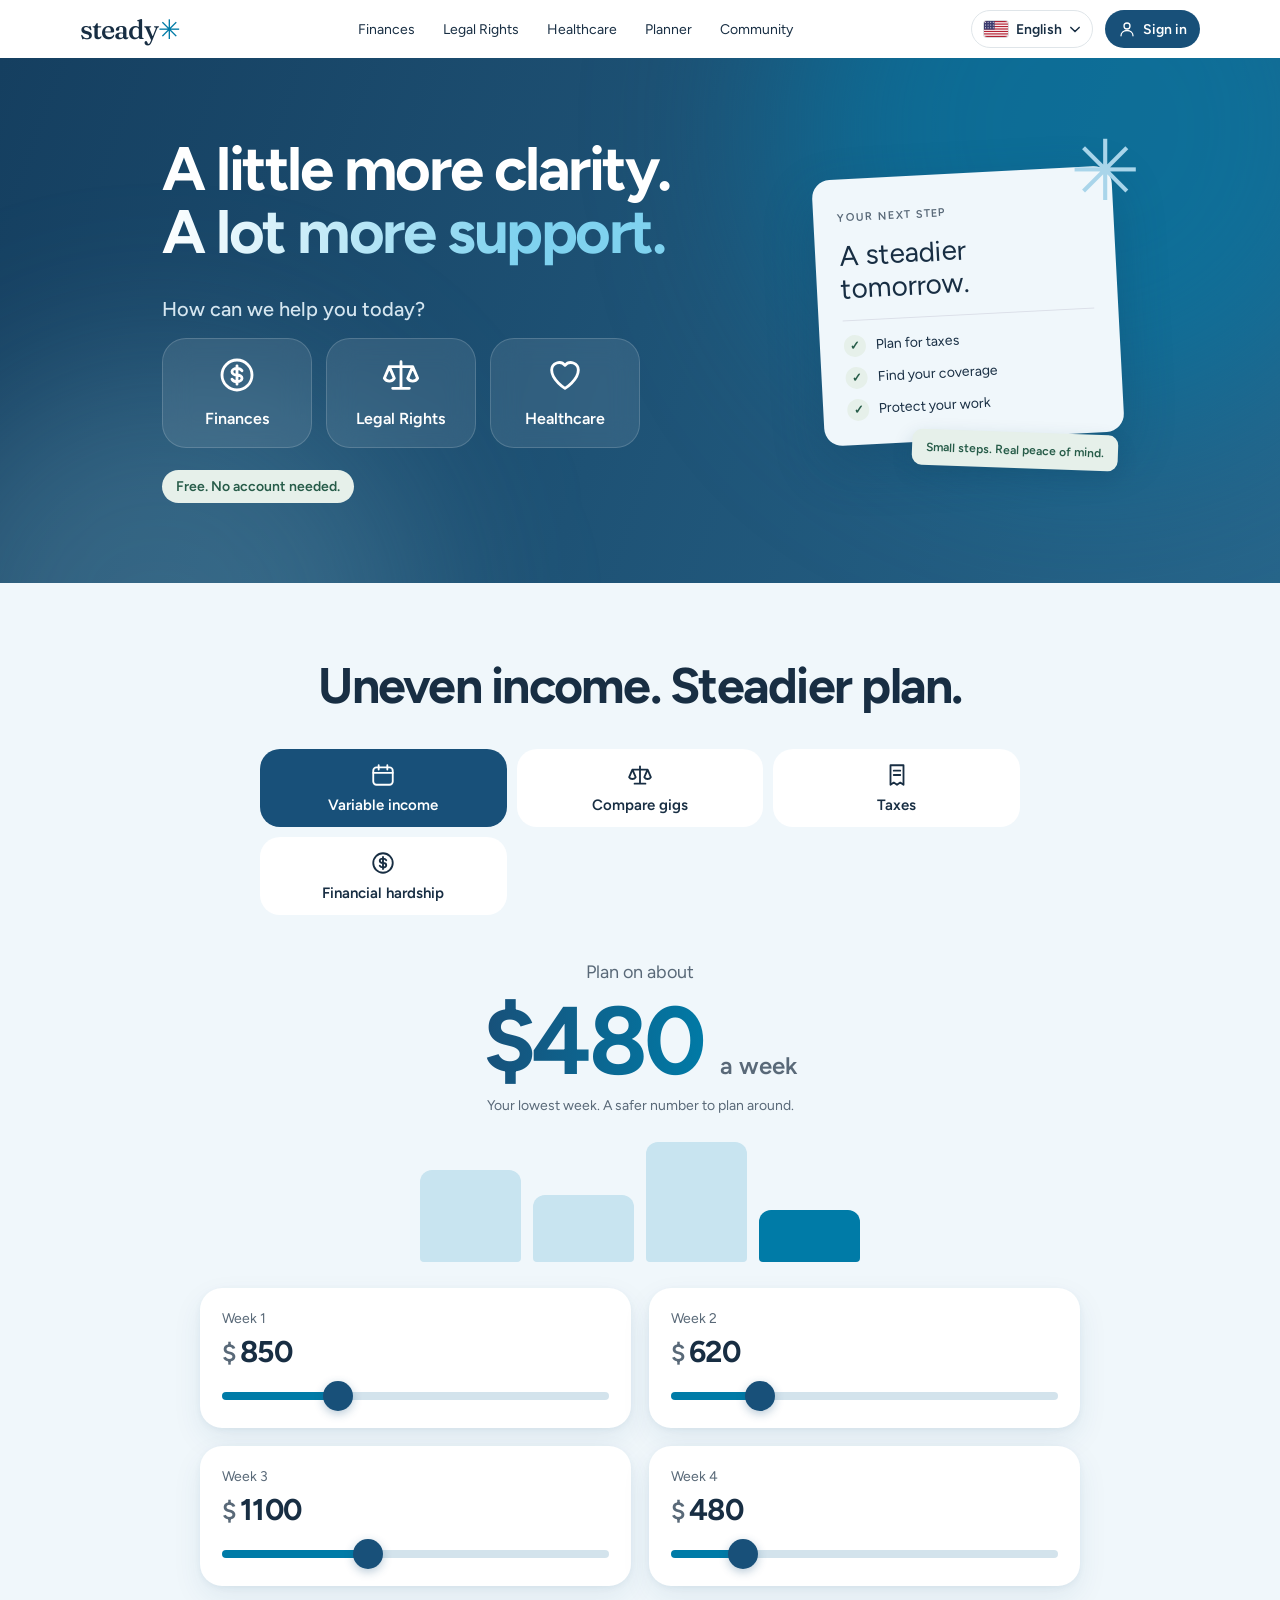
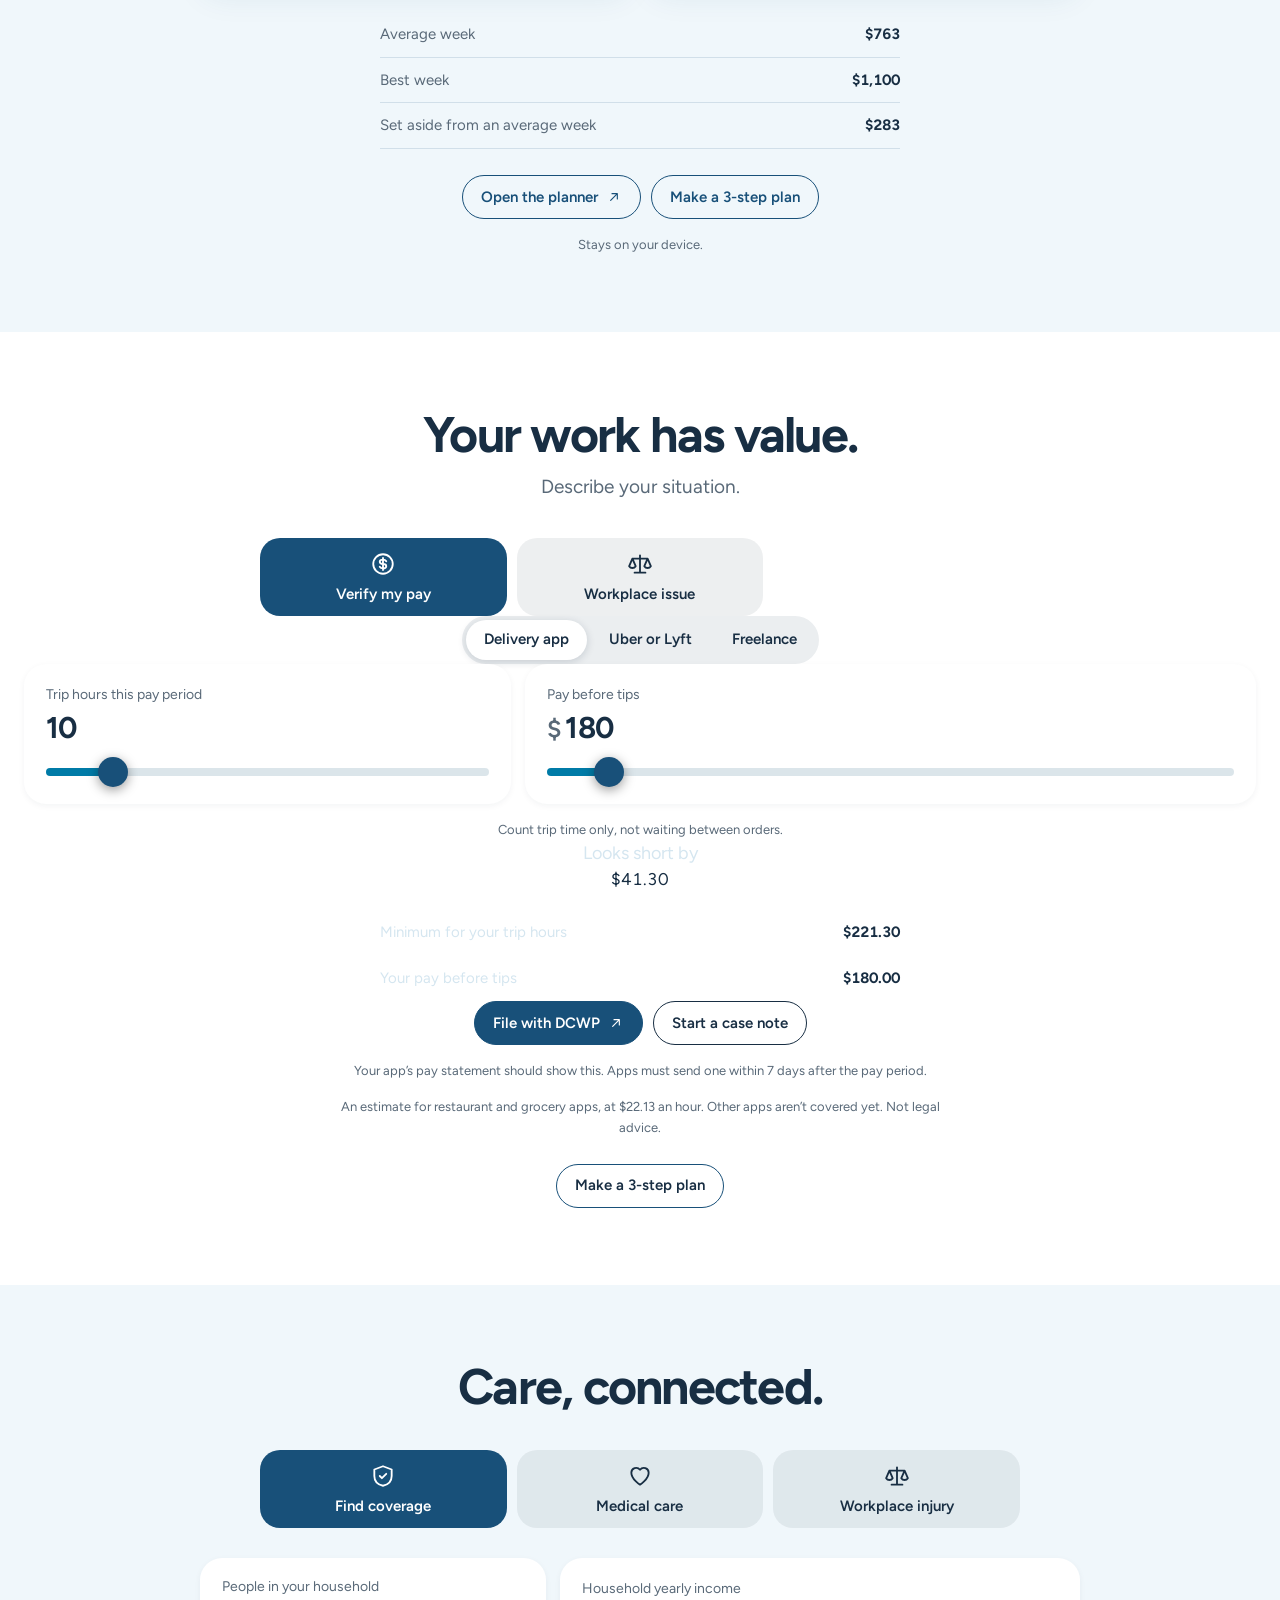
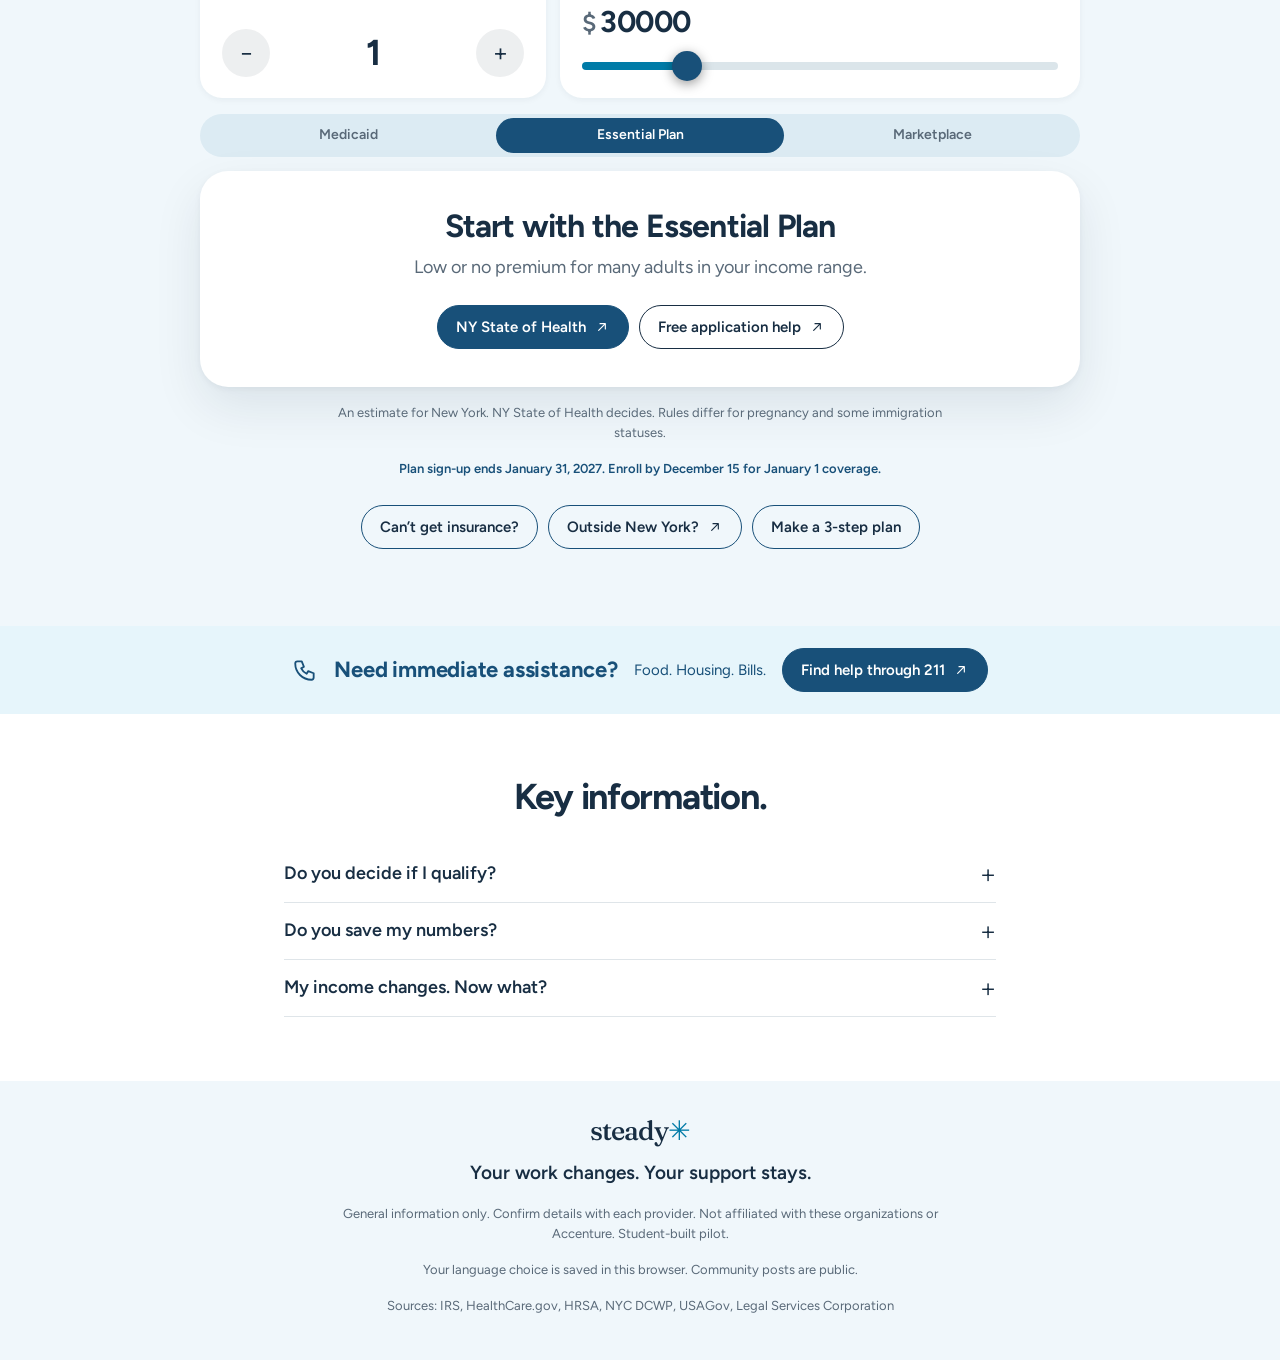
==== commit e835acba: "Use more professional wording for labels Money becomes Finances, Rights becomes Legal Rights, Health" ====
--- a/index.html
+++ b/index.html
@@ -75,8 +75,9 @@
     <div class="reveal">
       <h2 class="display" data-i18n="Uneven income. Steadier plan.">Uneven income. Steadier plan.</h2>
     </div>
-    <div class="tabs on-dark reveal" data-tabs="money" role="group">
+    <div class="tabs four on-dark reveal" data-tabs="money" role="group">
       <button type="button" data-tab="swings" aria-pressed="true"><i data-icon="calendar"></i><span data-i18n="Variable income">Variable income</span></button>
+      <button type="button" data-tab="compare" aria-pressed="false"><i data-icon="scale"></i><span data-i18n="Compare gigs">Compare gigs</span></button>
       <button type="button" data-tab="taxes" aria-pressed="false"><i data-icon="receipt"></i><span data-i18n="Taxes">Taxes</span></button>
       <button type="button" data-tab="short" aria-pressed="false"><i data-icon="coin"></i><span data-i18n="Financial hardship">Financial hardship</span></button>
     </div>
@@ -97,6 +98,13 @@
         <a class="pill" href="planner.html"><span data-i18n="Open the planner">Open the planner</span><i data-icon="arrow"></i></a>
         <button type="button" class="pill" data-need="budget" aria-pressed="false"><span data-i18n="Make a 3-step plan">Make a 3-step plan</span></button>
       </div>
+      <p class="fine" data-i18n="Stays on your device.">Stays on your device.</p>
+    </div>
+    <div data-panel-of="money" data-panel="compare" class="compare" id="compare-tool" hidden>
+      <p class="compare-verdict" id="compare-verdict" aria-live="polite"></p>
+      <div class="compare-grid"></div>
+      <p class="fine" data-i18n="W-2 jobs usually include workers’ comp and unemployment coverage. Count that too.">W-2 jobs usually include workers’ comp and unemployment coverage. Count that too.</p>
+      <p class="fine" data-i18n="A 2026 federal estimate, filing single, as if this were your only work all year. Leaves out state and city tax, credits and QBI. Not tax advice.">A 2026 federal estimate, filing single, as if this were your only work all year. Leaves out state and city tax, credits and QBI. Not tax advice.</p>
       <p class="fine" data-i18n="Stays on your device.">Stays on your device.</p>
     </div>
     <div data-panel-of="money" data-panel="taxes" hidden>
@@ -164,7 +172,57 @@
   <section class="band" id="legal">
     <h2 class="display reveal" data-i18n="Your work has value.">Your work has value.</h2>
     <p class="lede reveal" data-i18n="Describe your situation.">Describe your situation.</p>
-    <div class="finder reveal" id="rights-finder"></div>
+    <div class="tabs two reveal" data-tabs="rights" role="group">
+      <button type="button" data-tab="paycheck" aria-pressed="true"><i data-icon="coin"></i><span data-i18n="Verify my pay">Verify my pay</span></button>
+      <button type="button" data-tab="happened" aria-pressed="false"><i data-icon="scale"></i><span data-i18n="Workplace issue">Workplace issue</span></button>
+    </div>
+    <div data-panel-of="rights" data-panel="paycheck" class="pay-tool" id="pay-tool">
+      <div class="segmented pay-kinds" role="group">
+        <button type="button" data-pay-kind="delivery" aria-pressed="true" data-i18n="Delivery app">Delivery app</button>
+        <button type="button" data-pay-kind="driver" aria-pressed="false" data-i18n="Uber or Lyft">Uber or Lyft</button>
+        <button type="button" data-pay-kind="freelance" aria-pressed="false" data-i18n="Freelance">Freelance</button>
+      </div>
+      <div data-pay-view="delivery">
+        <div class="coverage-inputs even">
+          <div class="slider light"><label for="trip-hours" data-i18n="Trip hours this pay period">Trip hours this pay period</label><div class="money-field"><input id="trip-hours" type="number" inputmode="decimal" min="0" step="0.25" value="10" dir="ltr"></div><input type="range" id="trip-hours-range" min="0" max="80" step="0.25" value="10" aria-labelledby="trip-hours-label"><span id="trip-hours-label" class="visually-hidden" data-i18n="Trip hours this pay period">Trip hours this pay period</span></div>
+          <div class="slider light"><label for="pay-before-tips" data-i18n="Pay before tips">Pay before tips</label><div class="money-field"><span>$</span><input id="pay-before-tips" type="number" inputmode="decimal" min="0" step="0.01" value="180" dir="ltr"></div><input type="range" id="pay-range" min="0" max="2500" step="1" value="180" aria-labelledby="pay-range-label"><span id="pay-range-label" class="visually-hidden" data-i18n="Pay before tips">Pay before tips</span></div>
+        </div>
+        <p class="fine pay-hint" data-i18n="Count trip time only, not waiting between orders.">Count trip time only, not waiting between orders.</p>
+        <div class="pay-answer" id="pay-answer" aria-live="polite">
+          <span class="tax-label" id="pay-label"></span>
+          <div class="pay-number num" id="pay-amount"></div>
+          <dl class="rows light">
+            <div><dt data-i18n="Minimum for your trip hours">Minimum for your trip hours</dt><dd id="pay-minimum" class="num"></dd></div>
+            <div><dt data-i18n="Your pay before tips">Your pay before tips</dt><dd id="pay-entered" class="num"></dd></div>
+          </dl>
+        </div>
+        <div class="rights-actions" id="pay-actions">
+          <a class="pill pill-strong" href="https://www.nyc.gov/site/dca/workers/workersrights/Delivery-Workers.page"><span data-i18n="File with DCWP">File with DCWP</span><i data-icon="arrow"></i></a>
+          <button type="button" class="pill" id="pay-note"><span data-i18n="Start a case note">Start a case note</span></button>
+        </div>
+        <p class="fine" data-i18n="Your app’s pay statement should show this. Apps must send one within 7 days after the pay period.">Your app’s pay statement should show this. Apps must send one within 7 days after the pay period.</p>
+        <p class="fine" data-i18n="An estimate for restaurant and grocery apps, at $22.13 an hour. Other apps aren’t covered yet. Not legal advice.">An estimate for restaurant and grocery apps, at $22.13 an hour. Other apps aren’t covered yet. Not legal advice.</p>
+      </div>
+      <div data-pay-view="driver" hidden>
+        <div class="chooser-card">
+          <span class="chooser-icon"><i data-icon="pin"></i></span>
+          <h3 data-i18n="Check trips with TLC’s calculator">Check trips with TLC’s calculator</h3>
+          <p data-i18n="Trip pay depends on miles, minutes and trip type, so use the official tool.">Trip pay depends on miles, minutes and trip type, so use the official tool.</p>
+          <div class="rights-actions"><a class="pill pill-strong" href="https://a156-nauf.nyc.gov/mrequpl/drvvcalc.html"><span data-i18n="TLC pay calculator">TLC pay calculator</span><i data-icon="arrow"></i></a><a class="pill" href="https://www.nyc.gov/site/tlc/about/driver-pay-rates.page"><span data-i18n="See current rates">See current rates</span><i data-icon="arrow"></i></a></div>
+        </div>
+      </div>
+      <div data-pay-view="freelance" hidden>
+        <div class="chooser-card">
+          <span class="chooser-icon"><i data-icon="doc"></i></span>
+          <h3 data-i18n="Freelance pay depends on your contract">Freelance pay depends on your contract</h3>
+          <p data-i18n="Check whether a payment is late and what you could seek.">Check whether a payment is late and what you could seek.</p>
+          <div class="rights-actions"><button type="button" class="pill pill-strong" id="pay-late"><span data-i18n="Check a late payment">Check a late payment</span></button></div>
+        </div>
+      </div>
+    </div>
+    <div data-panel-of="rights" data-panel="happened" hidden>
+      <div class="finder" id="rights-finder"></div>
+    </div>
     <div class="tax-foot reveal"><button type="button" class="pill" data-need="pay" aria-pressed="false"><span data-i18n="Make a 3-step plan">Make a 3-step plan</span></button></div>
   </section>
 
@@ -243,6 +301,7 @@
 <script src="steady-icons.js" defer></script>
 <script src="steady-i18n.js" defer></script>
 <script src="language-picker.js" defer></script>
+<script src="steady-links.js" defer></script>
 <script src="steady-config.js" defer></script>
 <script src="steady-backend.js" defer></script>
 <script src="steady-account.js" defer></script>
@@ -250,6 +309,7 @@
 <script src="steady-experience.js" defer></script>
 <script src="support-navigator.js" defer></script>
 <script src="resource-tax-calculator.js" defer></script>
+<script src="steady-compare.js" defer></script>
 <script src="steady-tools.js" defer></script>
 </body>
 </html>
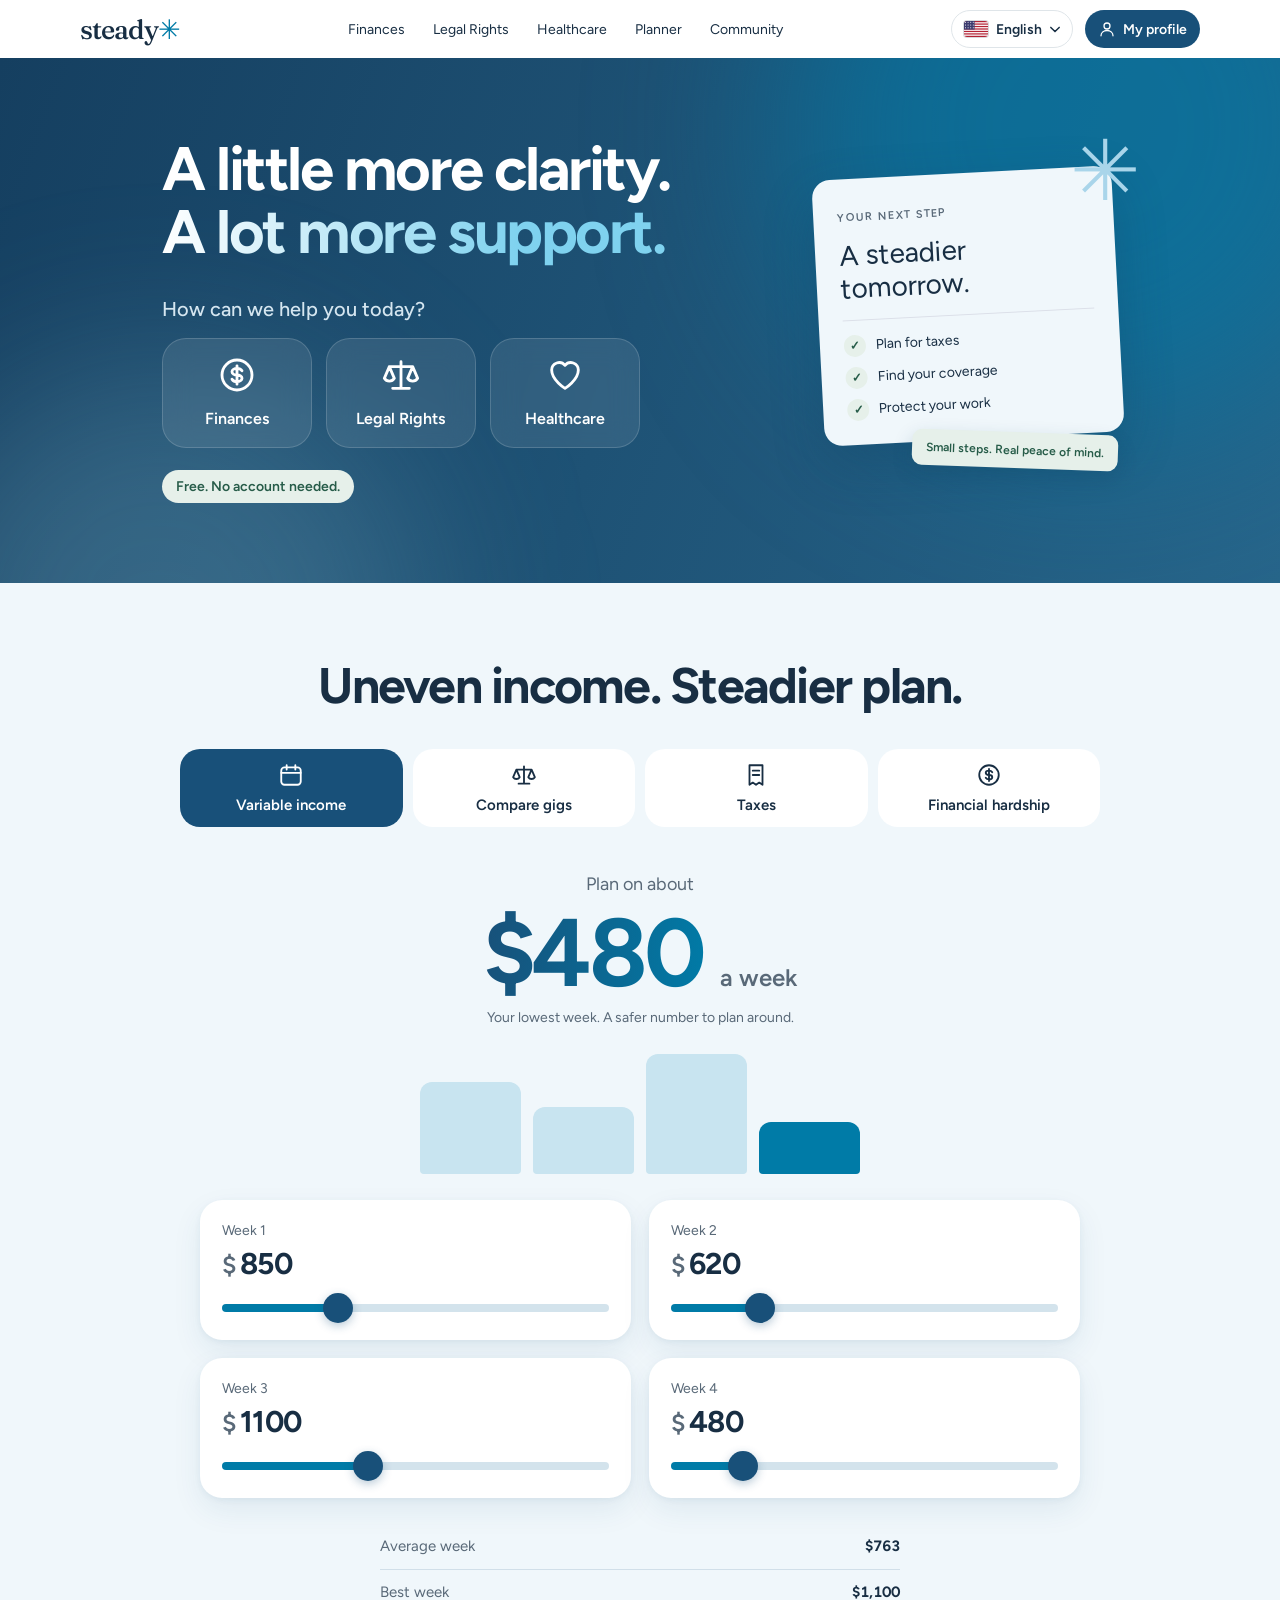
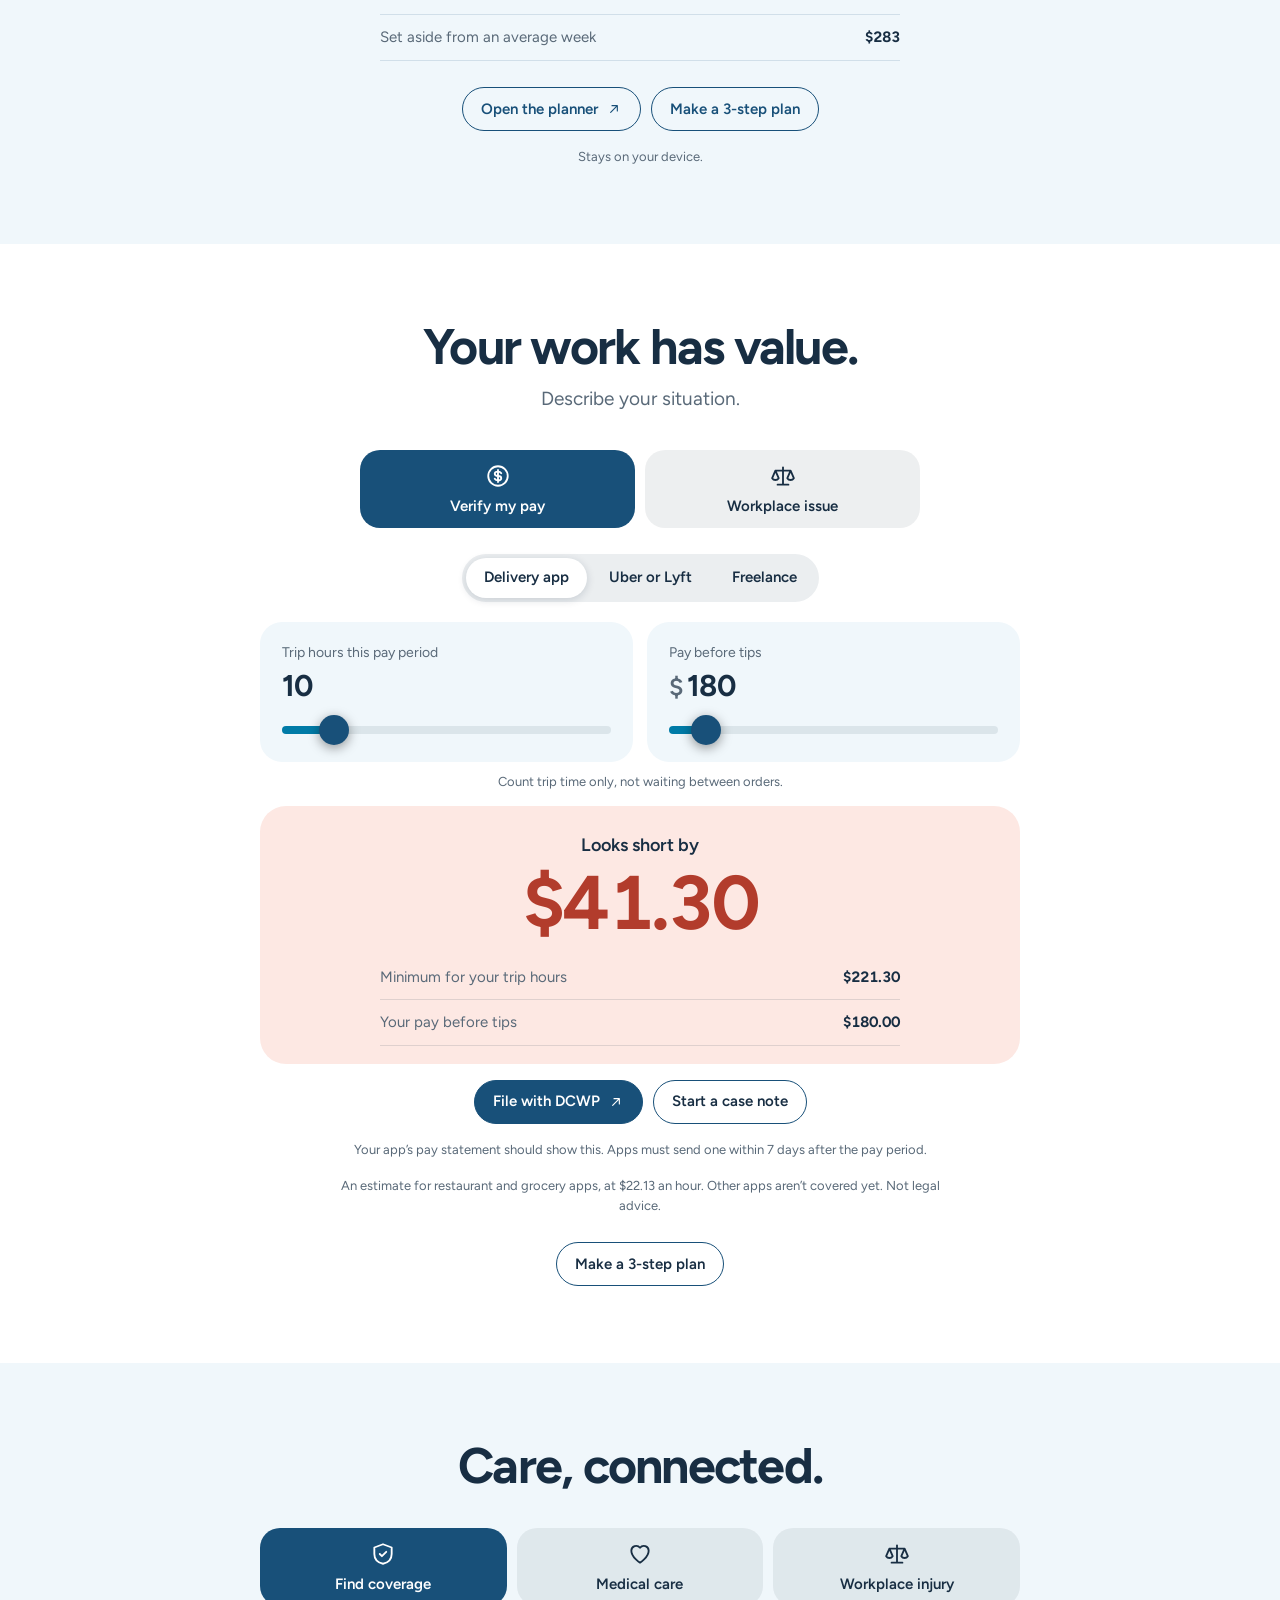
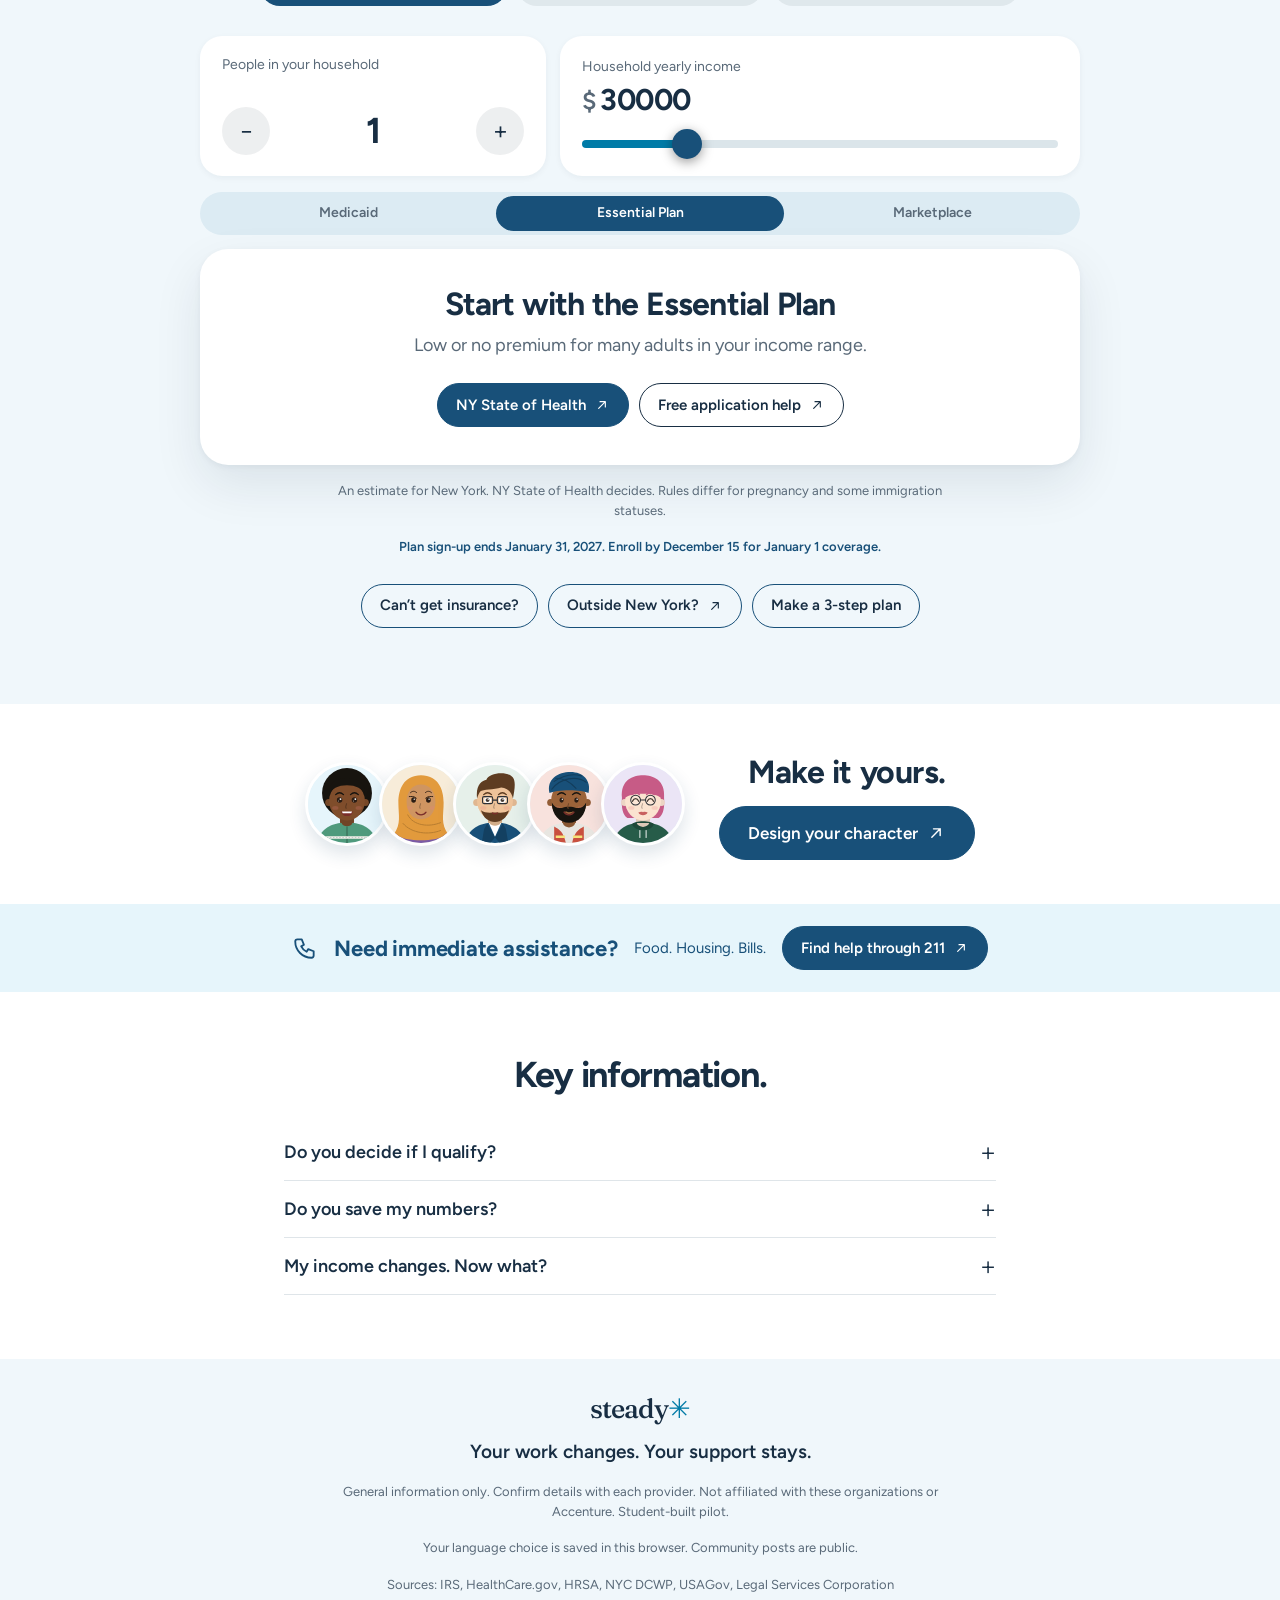
==== commit 8c96d763: "Add a customizable profile character maker A new profile page lets people build an original characte" ====
--- a/index.html
+++ b/index.html
@@ -248,6 +248,13 @@
     <div data-panel-of="health" data-panel="injury" hidden><div class="chooser" data-chooser="injury"></div></div>
   </section>
 
+  <section class="maker-strip reveal">
+    <div class="maker-strip-faces" id="home-characters" aria-hidden="true"></div>
+    <div>
+      <h2 data-i18n="Make it yours.">Make it yours.</h2>
+      <a class="pill pill-sun" href="profile.html"><span data-i18n="Design your character">Design your character</span><i data-icon="arrow"></i></a>
+    </div>
+  </section>
   <section class="band sun" id="help">
     <i class="sun-icon" data-icon="phone"></i>
     <h2 class="display reveal" data-i18n="Need immediate assistance?">Need immediate assistance?</h2>
@@ -304,6 +311,8 @@
 <script src="steady-links.js" defer></script>
 <script src="steady-config.js" defer></script>
 <script src="steady-backend.js" defer></script>
+<script src="steady-avatar.js" defer></script>
+<script src="home-characters.js" defer></script>
 <script src="steady-account.js" defer></script>
 <script src="steady-tools-data.js" defer></script>
 <script src="steady-experience.js" defer></script>
--- a/steady.css
+++ b/steady.css
@@ -377,6 +377,62 @@
 .coverage .tax-foot .pill{border-color:var(--navy)}
 .enroll-note{color:var(--navy);font-weight:600}
 #legal>.tax-foot .pill{border-color:var(--navy)}
+
+/* Pay checker */
+.tabs.two{grid-template-columns:repeat(2,1fr);max-width:560px}
+.pay-tool{max-width:760px;margin:26px auto 0}
+.pay-kinds{margin-bottom:20px}
+.coverage-inputs.even{grid-template-columns:1fr 1fr}
+.pay-tool .slider.light{background:var(--soft);box-shadow:none}
+.pay-hint{margin:10px auto 0;text-align:center}
+.pay-answer{margin-top:14px;padding:26px 24px 18px;border-radius:26px;background:var(--soft);transition:background .3s}
+.pay-answer.is-short{background:#fde8e3}
+.pay-answer.is-ok{background:var(--sage-soft,#e4f1ea)}
+.pay-answer .tax-label{color:var(--ink);font-weight:600}
+.pay-number{margin-top:4px;font-size:clamp(46px,6.5vw,76px);line-height:1.05;font-weight:700;letter-spacing:-.04em}
+.pay-answer.is-short .pay-number{color:#b23c2c}
+.pay-answer.is-ok .pay-number{color:#1f7a5a}
+.rows.light>div{border-bottom-color:rgba(13,34,53,.12)}
+.rows.light dt{color:var(--muted)}
+.rows.light{margin-top:12px}
+.pay-tool .rights-actions{margin-top:16px}
+.pay-tool .pill:not(.pill-strong){border-color:var(--navy)}
+.pay-tool .chooser-card{background:var(--soft);box-shadow:none}
+.chooser-icon i{width:100%;height:100%}
+.pay-tool .money-field{justify-content:flex-start}
+
+/* Take-home comparer */
+.tabs.four{grid-template-columns:repeat(4,1fr);max-width:920px}
+.compare{max-width:1000px;margin:30px auto 0}
+.compare-verdict{min-height:1.2em;margin:0 0 22px;font-size:clamp(20px,2.4vw,28px);font-weight:700;letter-spacing:-.02em;line-height:1.15;color:var(--sage-ink)}
+html[lang="ur"] .compare-verdict{line-height:1.9;letter-spacing:0}
+.compare-grid{display:grid;grid-template-columns:1fr 1fr;gap:16px;text-align:start}
+.compare-card{display:flex;flex-direction:column;gap:10px;padding:22px;border:2px solid transparent;border-radius:26px;background:var(--tile);transition:border-color .25s}
+.compare-card.is-best{border-color:var(--sage-ink);box-shadow:0 0 0 3px var(--sage)}
+.compare-card h3{margin:0;font-size:24px;font-weight:700;letter-spacing:-.015em}
+.compare-type{display:grid;grid-template-columns:1fr 1fr;border-radius:18px}
+.compare-type button{min-height:48px;padding:6px 8px;border-radius:14px;font-size:13px;line-height:1.2}
+.slider.compact{padding:12px 14px 8px;border-radius:16px;background:rgba(255,255,255,.05)}
+.slider.compact small{display:block;color:#d5e6f0;font-size:12px}
+.slider.compact .money-field input{font-size:24px}
+.slider.compact .money-field span{font-size:18px}
+.compare-result{margin-top:4px;text-align:center}
+.compare-amount{font-size:clamp(34px,4vw,48px);font-weight:700;letter-spacing:-.03em;line-height:1.1}
+.compare-result>span{color:#d5e6f0;font-size:14px}
+.compare-result .rows{margin-top:6px}
+.compare-result .rows>div{border-bottom:0;padding-block:6px}
+
+/* Language reminder for outside sites */
+#lang-sheet{width:min(500px,calc(100vw - 24px));padding:28px;border:0;border-radius:28px;color:var(--ink);text-align:center;box-shadow:0 30px 90px rgba(4,22,36,.45)}
+#lang-sheet::backdrop{background:rgba(6,20,33,.55)}
+.lang-sheet-head .flag{width:48px;height:32px;margin:0 auto 14px;border-radius:5px}
+#lang-sheet h2{margin:0;font-size:clamp(24px,3.4vw,30px);line-height:1.15;font-weight:700;letter-spacing:-.02em}
+html[lang="ur"] #lang-sheet h2{line-height:1.8;letter-spacing:0}
+#lang-sheet p{margin:12px 0 0;color:var(--muted)}
+.lang-sheet-actions{display:flex;flex-direction:column;align-items:center;gap:10px;margin-top:20px}
+.lang-sheet-actions .button{width:100%;min-height:52px;font-size:16px}
+.lang-sheet-actions .pill{width:100%;justify-content:center;border-color:var(--navy)}
+#lang-sheet .fine{margin-top:16px}
 
 /* Account link */
 .account-link{display:inline-flex;align-items:center;gap:7px;height:38px;padding:0 13px;border-radius:99px;background:var(--navy);color:#fff;font-size:14px;font-weight:600;text-decoration:none;white-space:nowrap;transition:background .2s,transform .2s var(--ease)}
@@ -548,6 +604,9 @@
   .coverage-inputs{grid-template-columns:1fr}
   .zones span{font-size:12px;padding-inline:3px}
 }
+@media(max-width:820px){.coverage-inputs.even{grid-template-columns:1fr}.pay-kinds button{padding-inline:10px;font-size:13px}}
+@media(max-width:820px){.tabs.four{grid-template-columns:repeat(2,1fr)}.compare-grid{grid-template-columns:1fr}}
+@media(max-width:820px){#lang-sheet{width:100vw;max-width:100vw;margin:auto 0 0;border-radius:28px 28px 0 0;padding-bottom:calc(28px + env(safe-area-inset-bottom))}}
 @media print{.account-link{display:none}}
 @media(max-width:820px){
   html[lang="ur"] .tabbar a{line-height:1.7}
@@ -622,3 +681,80 @@
 #help .lede{margin:0;font-size:15px}
 #help .pill{margin-top:0}
 @media print{.hero-art{display:none}}
+
+/* Characters */
+.av{display:block;width:100%;height:100%}
+.avatar{overflow:hidden}
+.account-link i.as-avatar{overflow:hidden;border-radius:50%;background:#fff}
+.account-link:has(.as-avatar) i{width:26px;height:26px}
+.avatar-grid span .av{border-radius:inherit}
+.avatar-grid span{overflow:hidden}
+.work-chip{display:inline-block;padding:4px 11px;border-radius:99px;background:var(--navy);color:#fff;font-size:13px;font-weight:600}
+.profile-card .work-chip{margin-block-start:6px}
+
+/* Character maker */
+.maker{max-width:1040px;margin:0 auto;padding:clamp(24px,4vw,44px) 20px 110px;color:var(--ink)}
+.maker-title{margin:0 0 clamp(16px,2.4vw,26px);font-size:clamp(28px,3.6vw,42px);font-weight:700;letter-spacing:-.02em;text-align:center}
+html[lang="ur"] .maker-title{line-height:1.8;letter-spacing:0}
+.maker-layout{display:grid;grid-template-columns:minmax(260px,330px) 1fr;gap:clamp(18px,3vw,34px);align-items:start}
+.me-card{--card:#e6f5fb;position:sticky;top:76px;display:flex;flex-direction:column;align-items:center;gap:8px;padding:20px;border-radius:26px;background:#fff;box-shadow:0 14px 40px rgba(21,63,96,.12);text-align:center}
+.me-portrait{width:100%;max-width:250px;aspect-ratio:1;overflow:hidden;border-radius:24px;background:var(--card)}
+.me-portrait.is-bouncing{animation:me-bounce .4s var(--ease)}
+@keyframes me-bounce{40%{transform:scale(1.05) rotate(-2deg)}}
+.avatar-live .av-eyes{transform-box:fill-box;transform-origin:center;animation:me-blink 5s infinite}
+@keyframes me-blink{0%,95%,100%{transform:scaleY(1)}97.5%{transform:scaleY(.08)}}
+.me-card strong{margin-block-start:4px;font-size:19px}
+.me-card p{margin:0;overflow-wrap:anywhere;color:var(--muted);font-size:14px}
+.maker-actions{display:flex;flex-wrap:wrap;justify-content:center;gap:8px;margin-block-start:6px}
+.maker-actions .pill{margin:0;min-height:42px}
+.maker-actions .pill:disabled{opacity:.45;cursor:default}
+.me-card .me-status{min-height:1.3em;font-size:12px}
+.maker-panel{min-width:0;padding:clamp(14px,2vw,22px);border-radius:26px;background:#fff;box-shadow:0 14px 40px rgba(21,63,96,.08)}
+.maker-tabs{display:flex;gap:6px;margin:0 -4px 14px;padding:2px 4px 8px;overflow-x:auto;scrollbar-width:thin}
+.maker-tabs button{flex:0 0 auto;min-height:40px;padding:0 14px;border:0;border-radius:99px;background:var(--soft);color:var(--ink);font:inherit;font-size:14px;font-weight:600;cursor:pointer}
+.maker-tabs button[aria-pressed="true"]{background:var(--navy);color:#fff}
+.maker-grid{display:grid;grid-template-columns:repeat(auto-fill,minmax(84px,1fr));gap:8px}
+.maker-option{aspect-ratio:1;padding:0;overflow:hidden;border:2px solid transparent;border-radius:16px;background:var(--soft);cursor:pointer;transition:transform .15s var(--ease),border-color .15s}
+.maker-option:hover{transform:translateY(-2px)}
+.maker-option[aria-pressed="true"]{border-color:var(--navy);box-shadow:0 0 0 2px rgba(24,80,121,.2)}
+.maker-row{margin-block-start:18px}
+.maker-row h3{margin:0 0 8px;font-size:14px;font-weight:700}
+.maker-swatches{display:flex;flex-wrap:wrap;gap:8px}
+.maker-swatch{width:38px;height:38px;padding:0;border:2px solid rgba(24,46,67,.12);border-radius:50%;cursor:pointer}
+.maker-swatch[aria-pressed="true"]{outline:3px solid var(--navy);outline-offset:2px}
+.maker-slider{display:flex;align-items:center;gap:12px;margin-block-start:14px;font-size:14px;font-weight:600}
+.maker-slider span{flex:0 0 76px}
+.maker-slider input{flex:1;min-width:0;accent-color:var(--navy)}
+.work-options{display:flex;flex-wrap:wrap;gap:6px}
+.work-options button{min-height:40px;padding:0 14px;border:0;border-radius:99px;background:var(--soft);color:var(--ink);font:inherit;font-size:14px;font-weight:600;cursor:pointer}
+.work-options button[aria-pressed="true"]{background:var(--navy);color:#fff}
+#me-bio-input{box-sizing:border-box;width:100%;padding:12px;border:1px solid #cbdbe5;border-radius:14px;color:inherit;font:inherit;font-size:16px;resize:vertical}
+.maker-foot{display:flex;flex-wrap:wrap;gap:6px 18px;margin-block-start:20px}
+.maker-panel .fine{margin:12px 0 0}
+#save-account{margin:14px 0 0}
+@media(max-width:820px){
+  .maker{padding-block-start:16px}
+  .maker-layout{grid-template-columns:1fr}
+  .me-card{position:sticky;top:58px;z-index:5;flex-direction:row;flex-wrap:wrap;justify-content:center;gap:8px 12px;padding:10px 12px;border-radius:20px}
+  .me-portrait{flex:0 0 96px;width:96px;border-radius:16px}
+  .me-card strong,.me-card p,.me-card .work-chip,.me-card .me-status{display:none}
+  .maker-actions{margin:0}
+}
+@media(prefers-reduced-motion:reduce){.avatar-live .av-eyes,.me-portrait.is-bouncing{animation:none}}
+
+/* Home page invitation */
+.maker-strip{display:flex;flex-wrap:wrap;align-items:center;justify-content:center;gap:16px 34px;padding:clamp(28px,4vw,44px) 20px;background:#fff;color:var(--ink);text-align:center}
+.maker-strip h2{margin:0 0 10px;font-size:clamp(24px,2.8vw,32px);font-weight:700;letter-spacing:-.015em}
+html[lang="ur"] .maker-strip h2{line-height:1.8;letter-spacing:0}
+.maker-strip .pill{margin:0}
+.maker-strip-faces{display:flex}
+.maker-strip-faces .avatar{width:clamp(58px,8vw,84px);height:clamp(58px,8vw,84px);margin-inline-start:-10px;border:3px solid #fff;box-shadow:0 8px 18px rgba(21,63,96,.14)}
+.maker-strip-faces .avatar:first-child{margin-inline-start:0}
+@media print{.maker-strip,.maker-actions,.maker-panel{display:none}}
+
+/* Primary buttons on white cards need a solid fill */
+body:has(.maker){background:var(--soft)}
+.me-card .pill-sun,#save-account,.maker-strip .pill-sun{border-color:var(--navy);background:var(--navy);color:#fff}
+.me-card .pill-sun:hover,#save-account:hover,.maker-strip .pill-sun:hover{background:var(--navy-2)}
+.maker-actions .pill{padding-inline:20px}
+
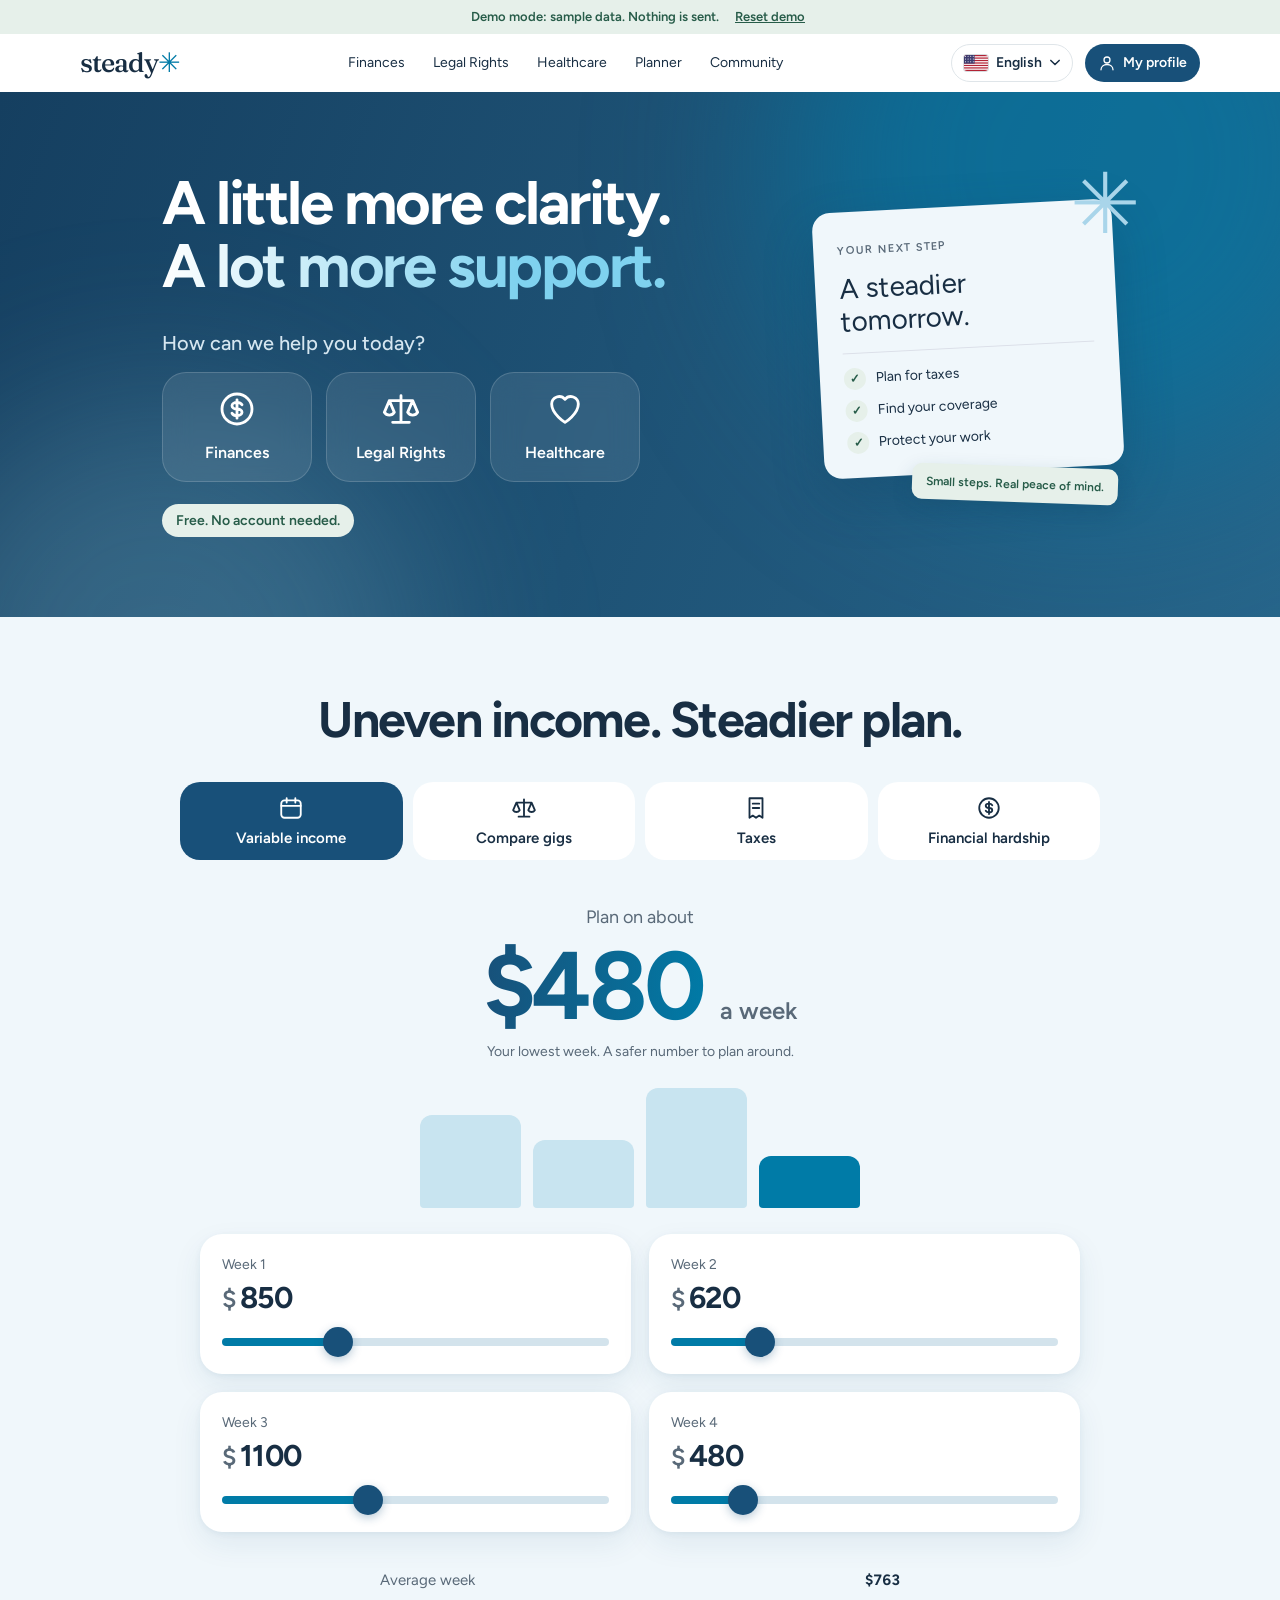
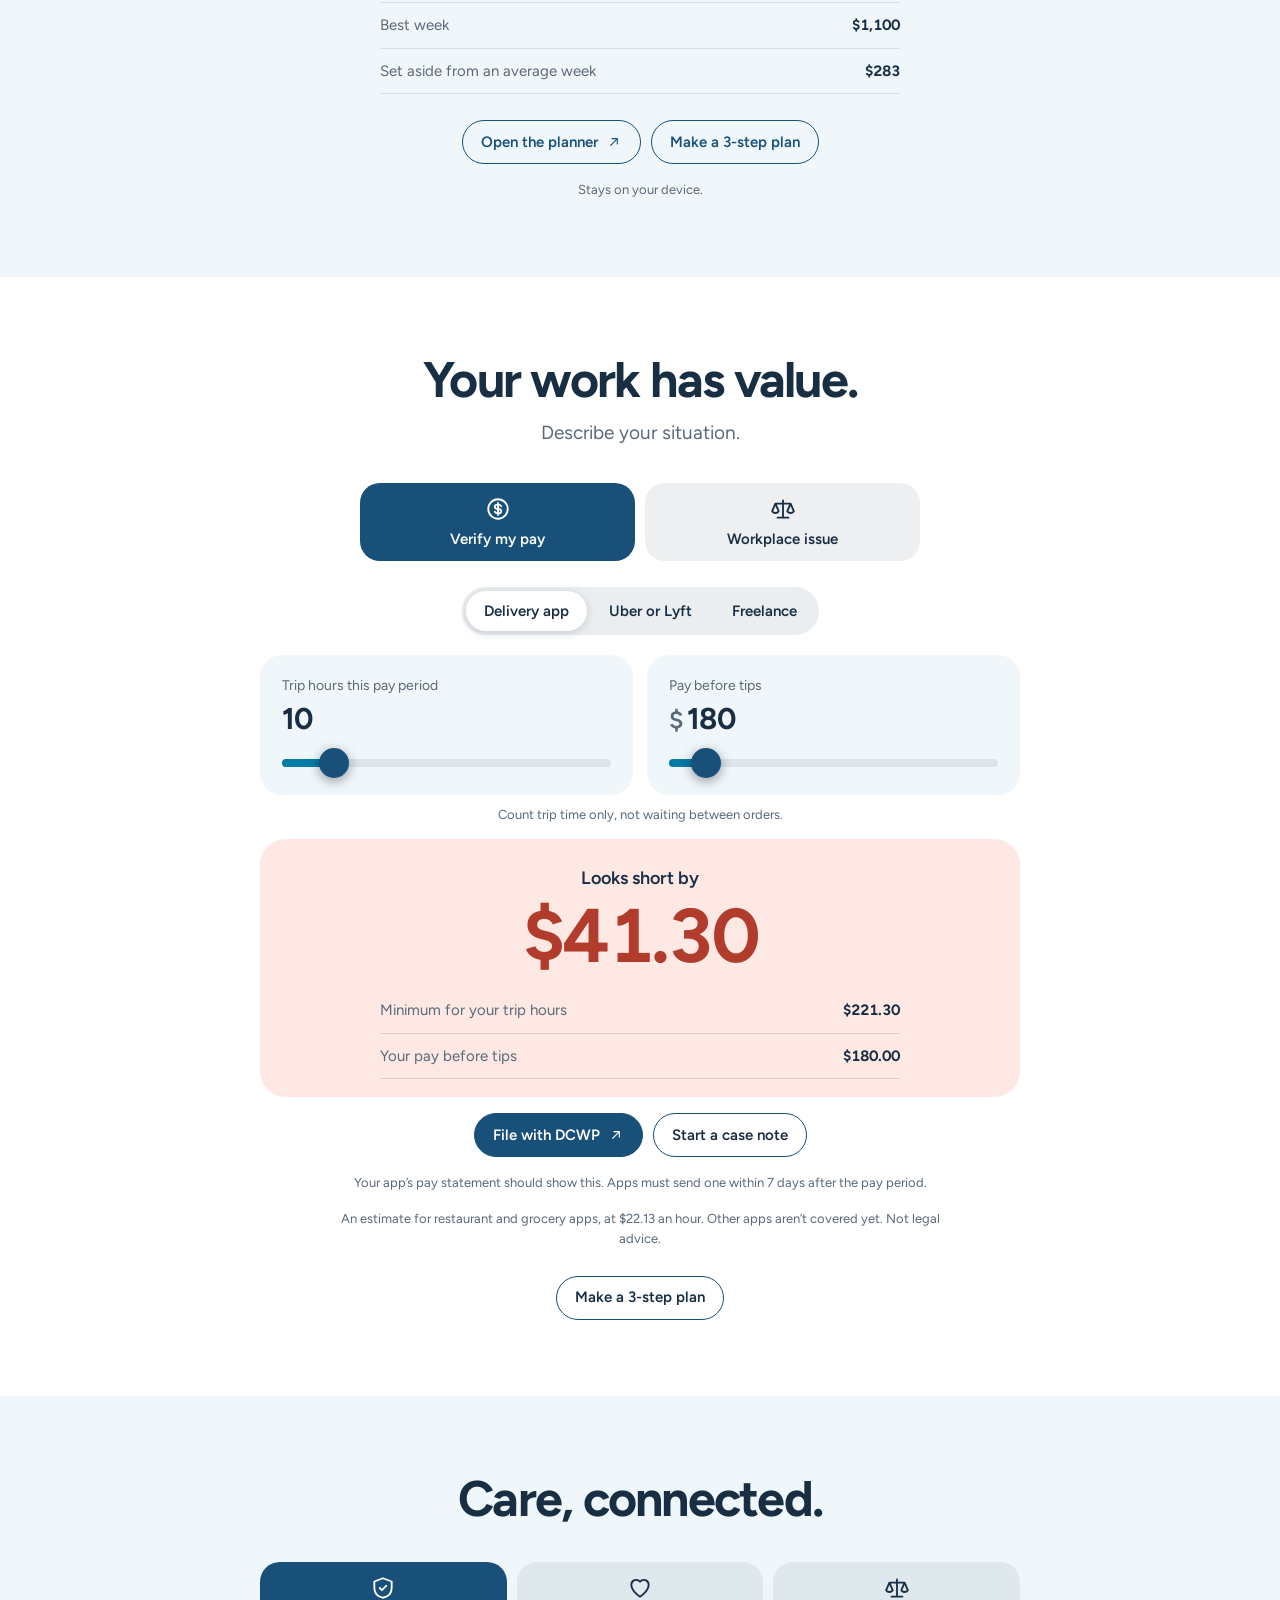
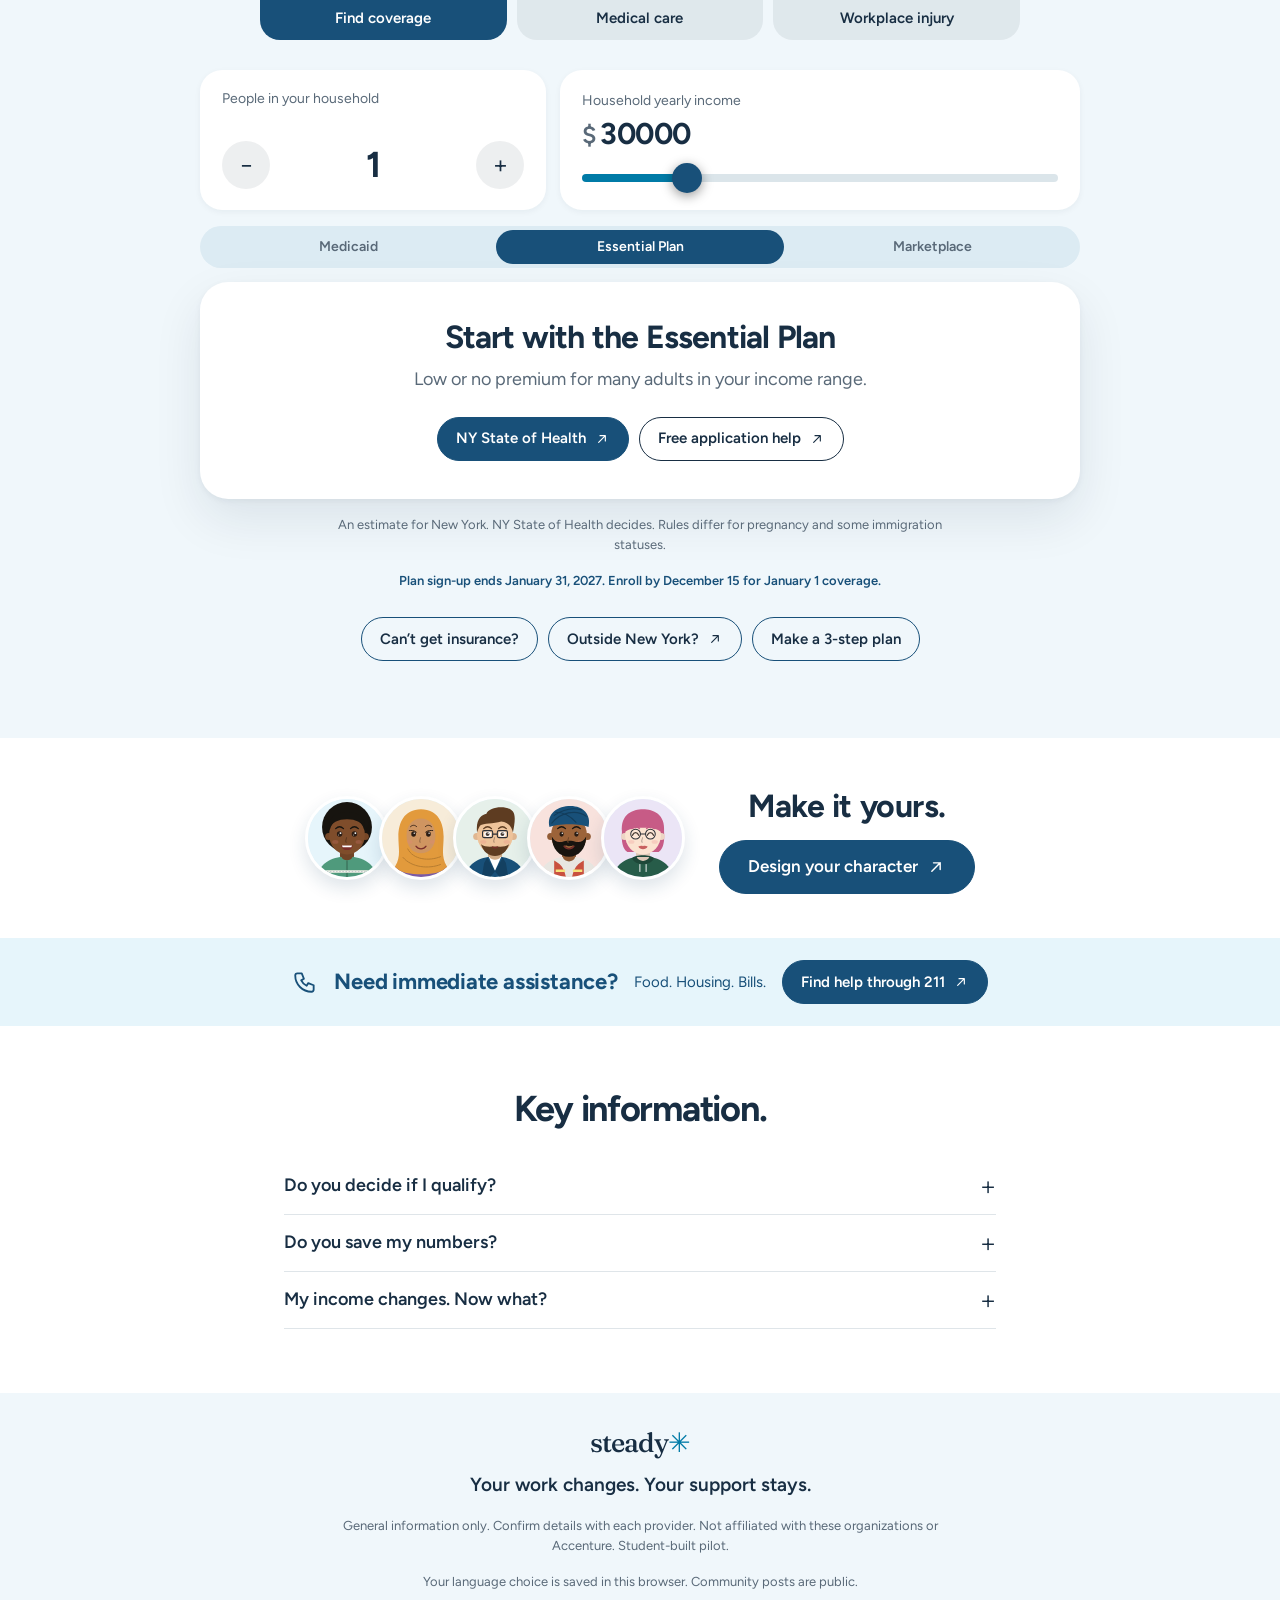
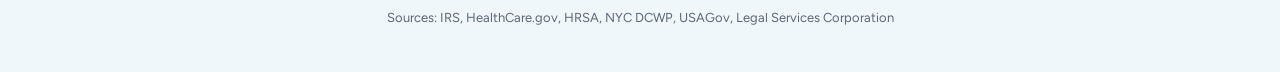
==== commit 09e13c00: "Add a demo sign-in that works on the public site Presentations can now show the whole sign-in and Co" ====
--- a/index.html
+++ b/index.html
@@ -310,8 +310,8 @@
 <script src="language-picker.js" defer></script>
 <script src="steady-links.js" defer></script>
 <script src="steady-config.js" defer></script>
+<script src="steady-avatar.js" defer></script>
 <script src="steady-backend.js" defer></script>
-<script src="steady-avatar.js" defer></script>
 <script src="home-characters.js" defer></script>
 <script src="steady-account.js" defer></script>
 <script src="steady-tools-data.js" defer></script>
--- a/steady.css
+++ b/steady.css
@@ -685,7 +685,7 @@
 /* Characters */
 .av{display:block;width:100%;height:100%}
 .avatar{overflow:hidden}
-.account-link i.as-avatar{overflow:hidden;border-radius:50%;background:#fff}
+.account-link i.as-avatar{overflow:hidden;border-radius:50%;background:#fff;color:var(--ink)}
 .account-link:has(.as-avatar) i{width:26px;height:26px}
 .avatar-grid span .av{border-radius:inherit}
 .avatar-grid span{overflow:hidden}
@@ -758,3 +758,7 @@
 .me-card .pill-sun:hover,#save-account:hover,.maker-strip .pill-sun:hover{background:var(--navy-2)}
 .maker-actions .pill{padding-inline:20px}
 
+/* Demo mode notice */
+#demo-banner{display:flex;flex-wrap:wrap;align-items:center;justify-content:center;gap:2px 12px;padding:5px 14px;background:var(--sage);color:var(--sage-ink);font-size:13px;font-weight:600;text-align:center}
+#demo-banner button{padding:2px 4px;border:0;background:none;color:inherit;font:inherit;text-decoration:underline;cursor:pointer}
+@media print{#demo-banner{display:none}}
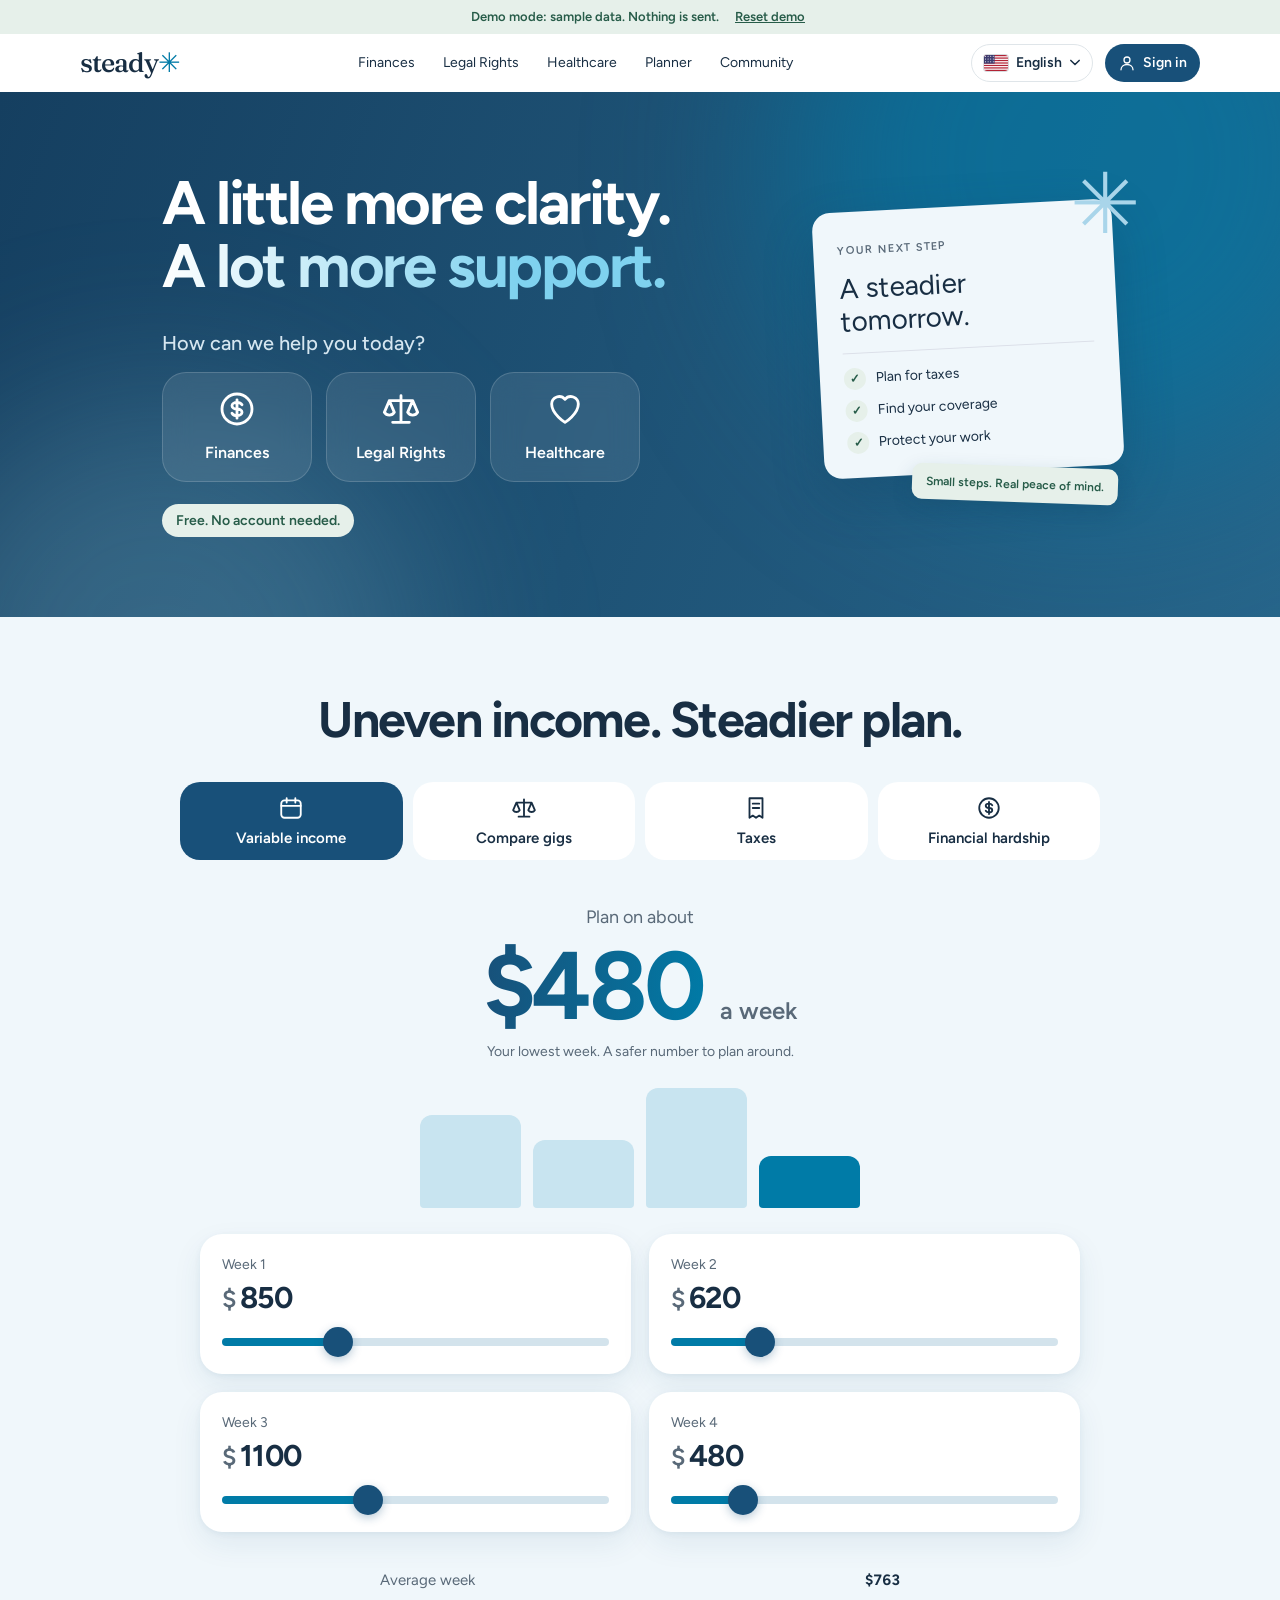
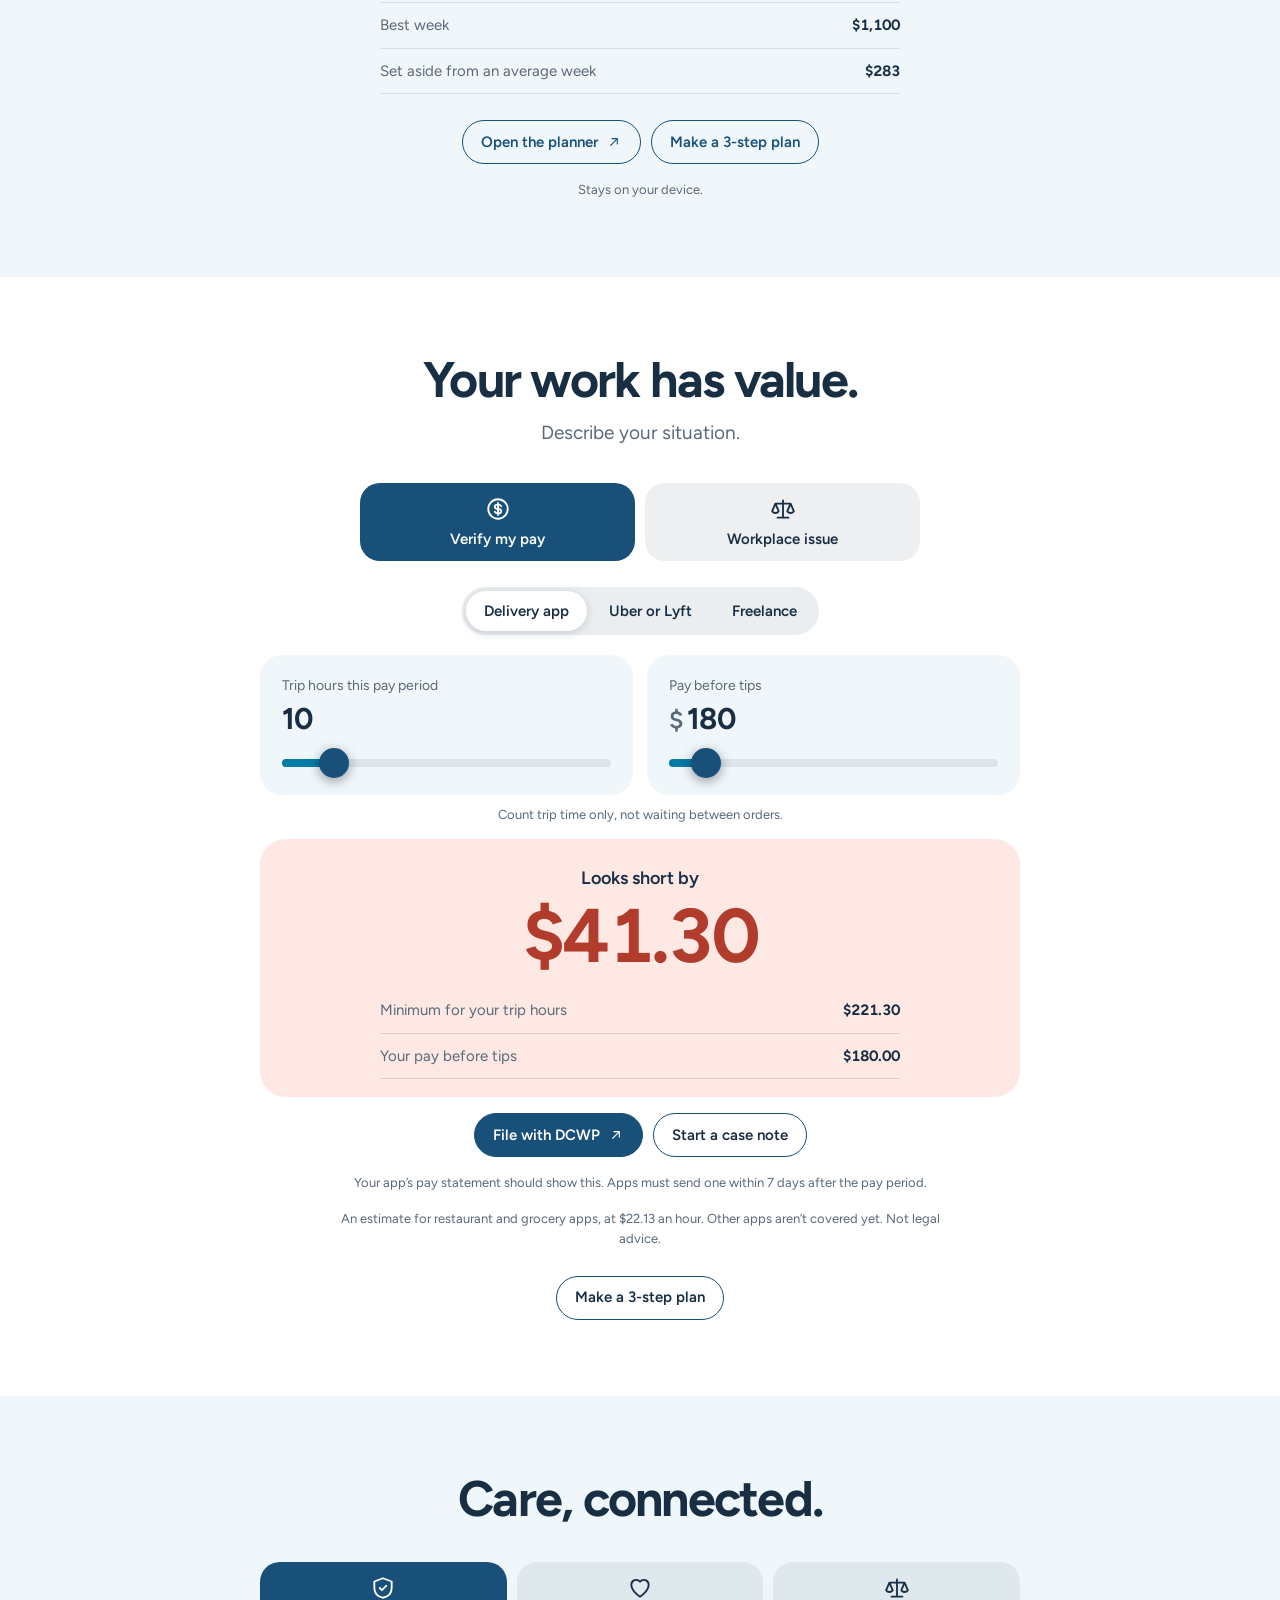
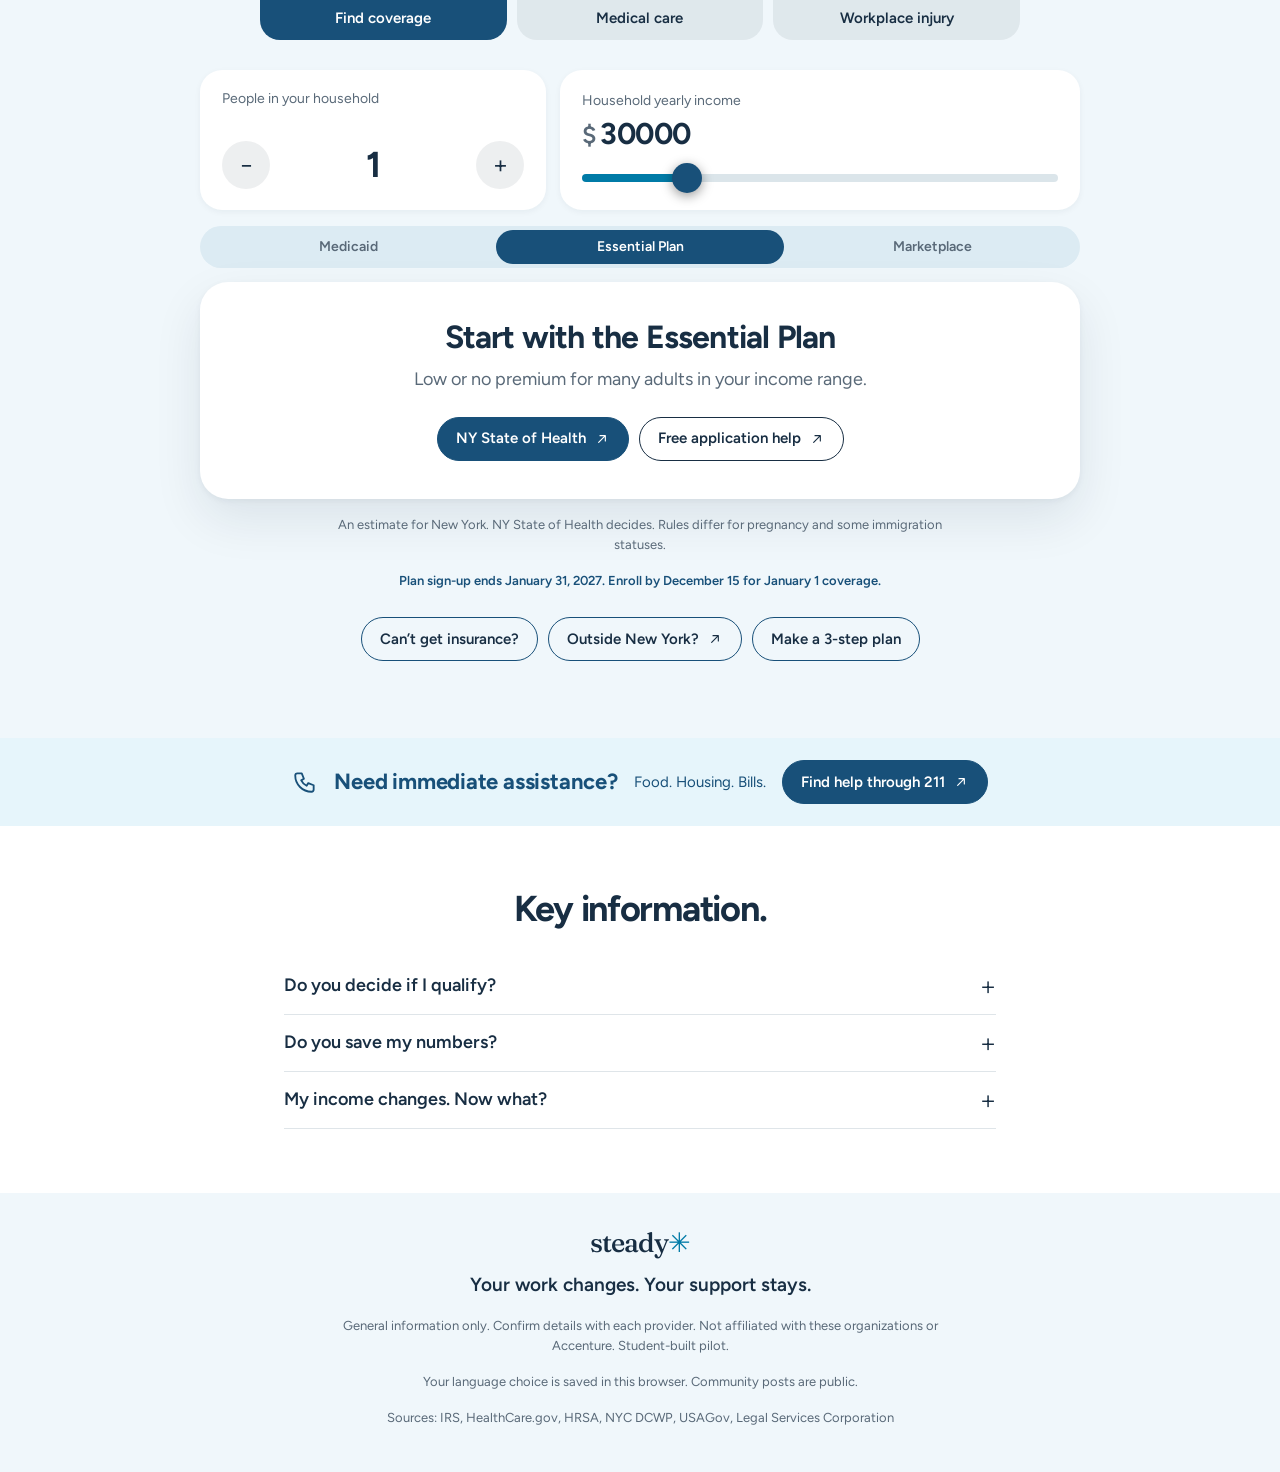
==== commit f697070a: "Translate sample posts and make the character maker optional Sample posts, comments and bios follow " ====
--- a/index.html
+++ b/index.html
@@ -248,13 +248,6 @@
     <div data-panel-of="health" data-panel="injury" hidden><div class="chooser" data-chooser="injury"></div></div>
   </section>
 
-  <section class="maker-strip reveal">
-    <div class="maker-strip-faces" id="home-characters" aria-hidden="true"></div>
-    <div>
-      <h2 data-i18n="Make it yours.">Make it yours.</h2>
-      <a class="pill pill-sun" href="profile.html"><span data-i18n="Design your character">Design your character</span><i data-icon="arrow"></i></a>
-    </div>
-  </section>
   <section class="band sun" id="help">
     <i class="sun-icon" data-icon="phone"></i>
     <h2 class="display reveal" data-i18n="Need immediate assistance?">Need immediate assistance?</h2>
@@ -312,7 +305,6 @@
 <script src="steady-config.js" defer></script>
 <script src="steady-avatar.js" defer></script>
 <script src="steady-backend.js" defer></script>
-<script src="home-characters.js" defer></script>
 <script src="steady-account.js" defer></script>
 <script src="steady-tools-data.js" defer></script>
 <script src="steady-experience.js" defer></script>
--- a/steady.css
+++ b/steady.css
@@ -731,7 +731,7 @@
 #me-bio-input{box-sizing:border-box;width:100%;padding:12px;border:1px solid #cbdbe5;border-radius:14px;color:inherit;font:inherit;font-size:16px;resize:vertical}
 .maker-foot{display:flex;flex-wrap:wrap;gap:6px 18px;margin-block-start:20px}
 .maker-panel .fine{margin:12px 0 0}
-#save-account{margin:14px 0 0}
+#save-account,#use-character{margin:14px 0 0}
 @media(max-width:820px){
   .maker{padding-block-start:16px}
   .maker-layout{grid-template-columns:1fr}
@@ -742,23 +742,18 @@
 }
 @media(prefers-reduced-motion:reduce){.avatar-live .av-eyes,.me-portrait.is-bouncing{animation:none}}
 
-/* Home page invitation */
-.maker-strip{display:flex;flex-wrap:wrap;align-items:center;justify-content:center;gap:16px 34px;padding:clamp(28px,4vw,44px) 20px;background:#fff;color:var(--ink);text-align:center}
-.maker-strip h2{margin:0 0 10px;font-size:clamp(24px,2.8vw,32px);font-weight:700;letter-spacing:-.015em}
-html[lang="ur"] .maker-strip h2{line-height:1.8;letter-spacing:0}
-.maker-strip .pill{margin:0}
-.maker-strip-faces{display:flex}
-.maker-strip-faces .avatar{width:clamp(58px,8vw,84px);height:clamp(58px,8vw,84px);margin-inline-start:-10px;border:3px solid #fff;box-shadow:0 8px 18px rgba(21,63,96,.14)}
-.maker-strip-faces .avatar:first-child{margin-inline-start:0}
-@media print{.maker-strip,.maker-actions,.maker-panel{display:none}}
+@media print{.maker-actions,.maker-panel{display:none}}
 
 /* Primary buttons on white cards need a solid fill */
 body:has(.maker){background:var(--soft)}
-.me-card .pill-sun,#save-account,.maker-strip .pill-sun{border-color:var(--navy);background:var(--navy);color:#fff}
-.me-card .pill-sun:hover,#save-account:hover,.maker-strip .pill-sun:hover{background:var(--navy-2)}
+.me-card .pill-sun,#save-account,#use-character{border-color:var(--navy);background:var(--navy);color:#fff}
+.me-card .pill-sun:hover,#save-account:hover,#use-character:hover{background:var(--navy-2)}
 .maker-actions .pill{padding-inline:20px}
 
 /* Demo mode notice */
 #demo-banner{display:flex;flex-wrap:wrap;align-items:center;justify-content:center;gap:2px 12px;padding:5px 14px;background:var(--sage);color:var(--sage-ink);font-size:13px;font-weight:600;text-align:center}
 #demo-banner button{padding:2px 4px;border:0;background:none;color:inherit;font:inherit;text-decoration:underline;cursor:pointer}
 @media print{#demo-banner{display:none}}
+
+/* Optional character choice in the profile pop-up */
+.design-link{display:inline-block;margin-block-start:10px;color:var(--navy);font-size:14px;font-weight:700}
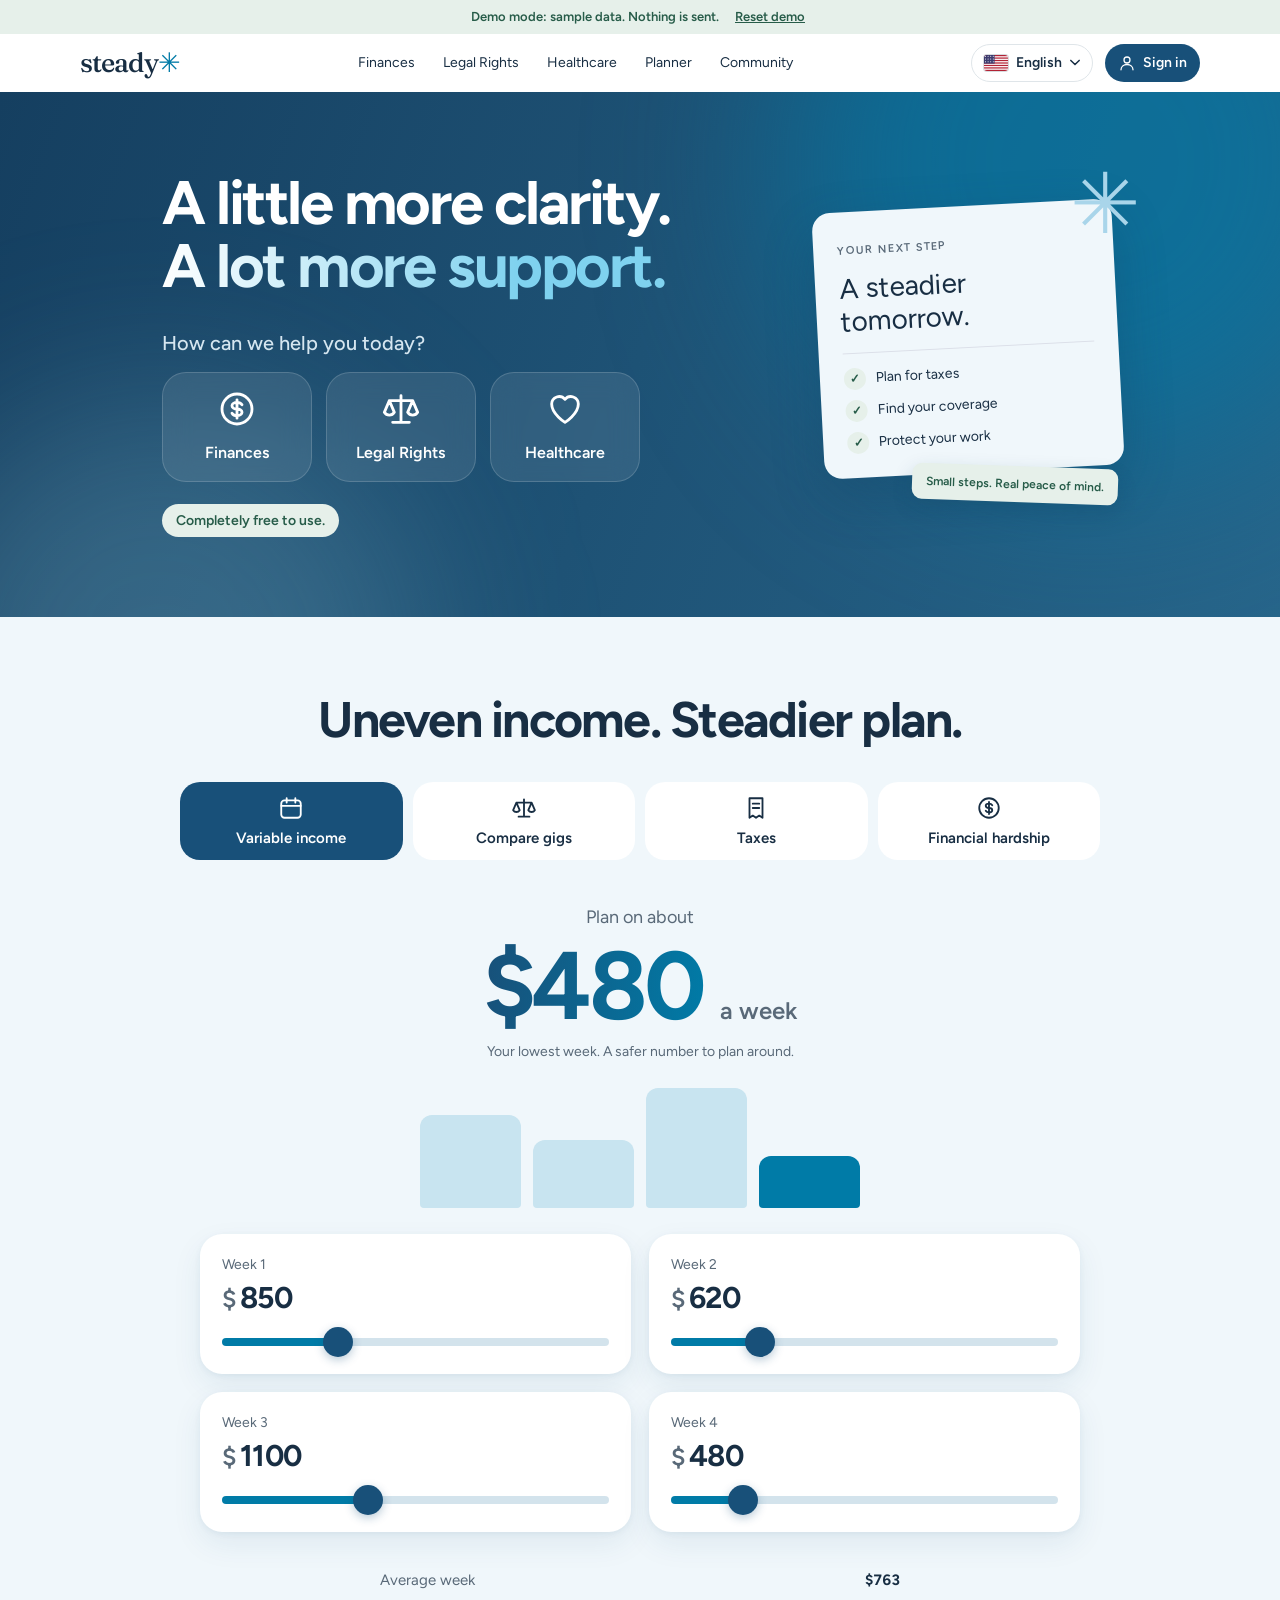
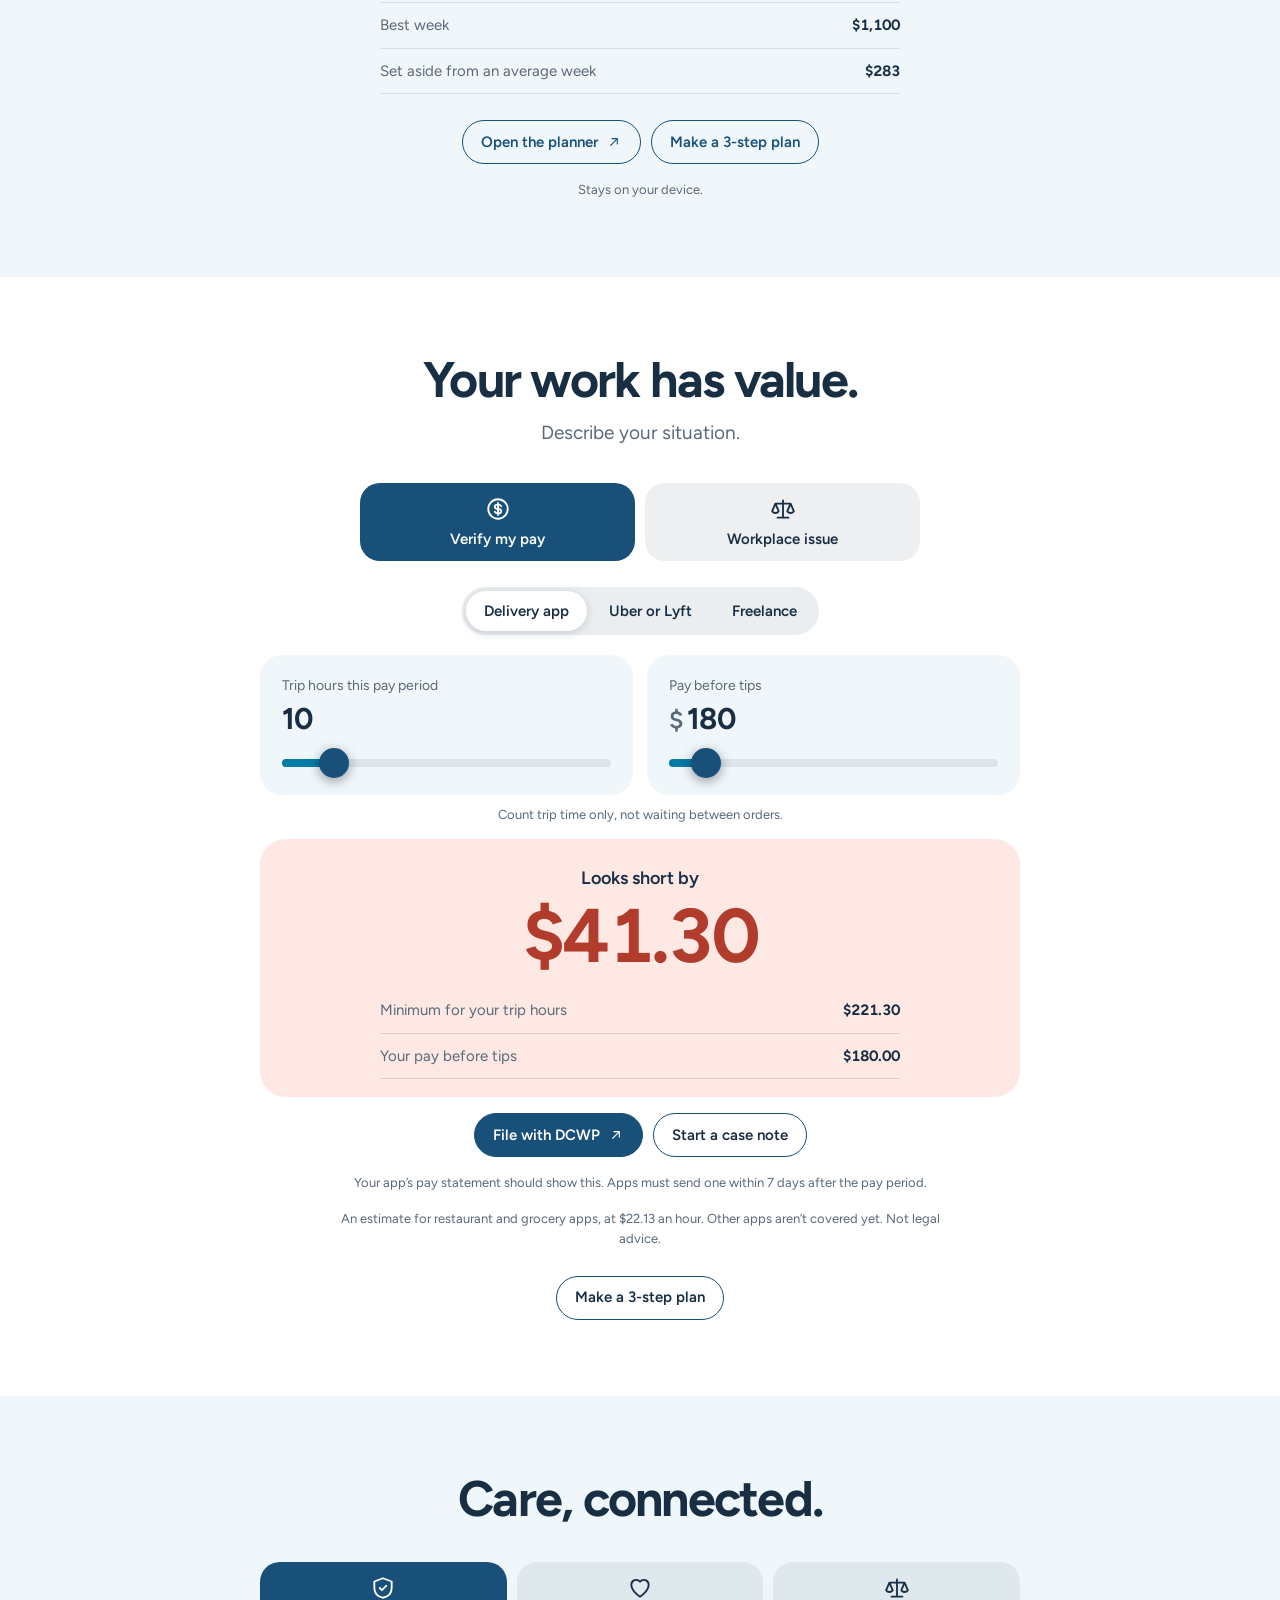
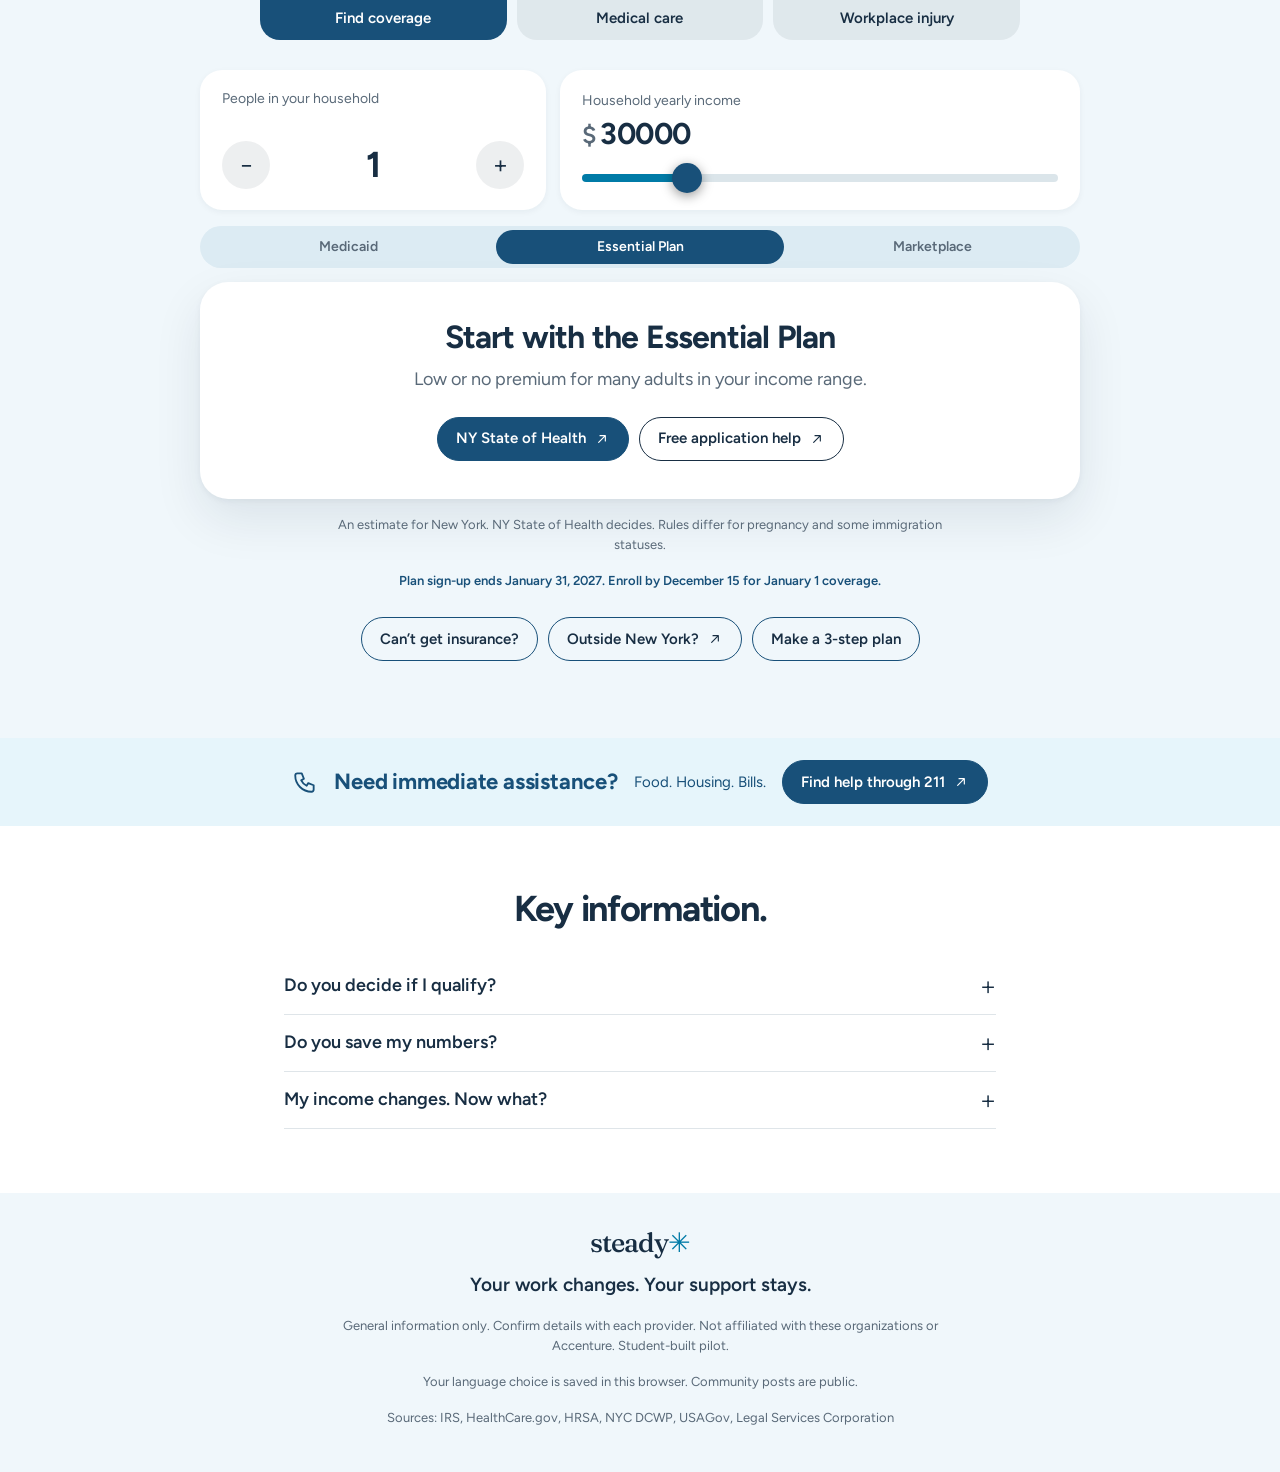
==== commit ca0da924: "Home: say 'Completely free to use' instead of 'No account needed' Co-Authored-By: Claude Opus 5.5 <n" ====
--- a/index.html
+++ b/index.html
@@ -34,7 +34,7 @@
       <a class="tile" href="#legal"><i data-icon="scale"></i><span data-i18n="Legal Rights">Legal Rights</span></a>
       <a class="tile" href="#health"><i data-icon="heart"></i><span data-i18n="Healthcare">Healthcare</span></a>
     </div>
-    <p class="hero-meta" data-i18n="Free. No account needed.">Free. No account needed.</p>
+    <p class="hero-meta" data-i18n="Completely free to use.">Completely free to use.</p>
     </div>
     <div class="hero-art" aria-hidden="true">
       <div class="art-star">✳</div>
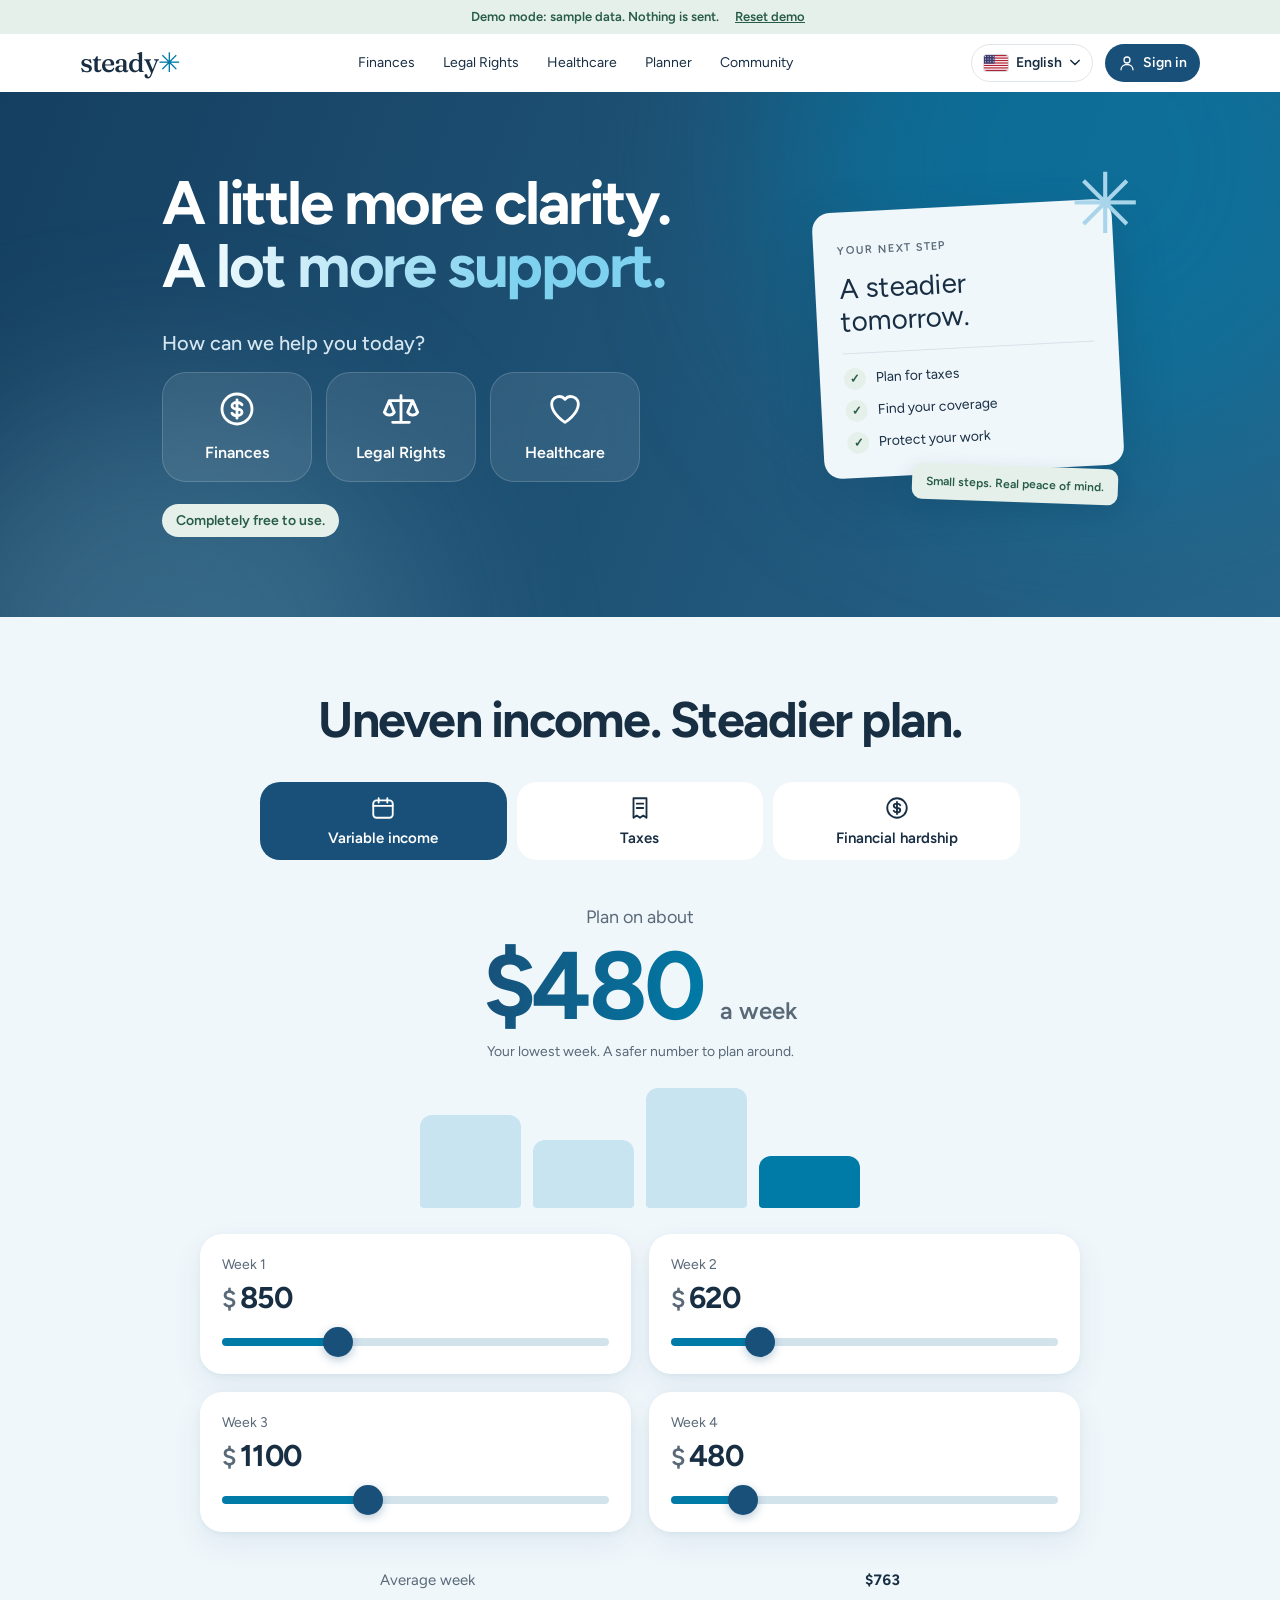
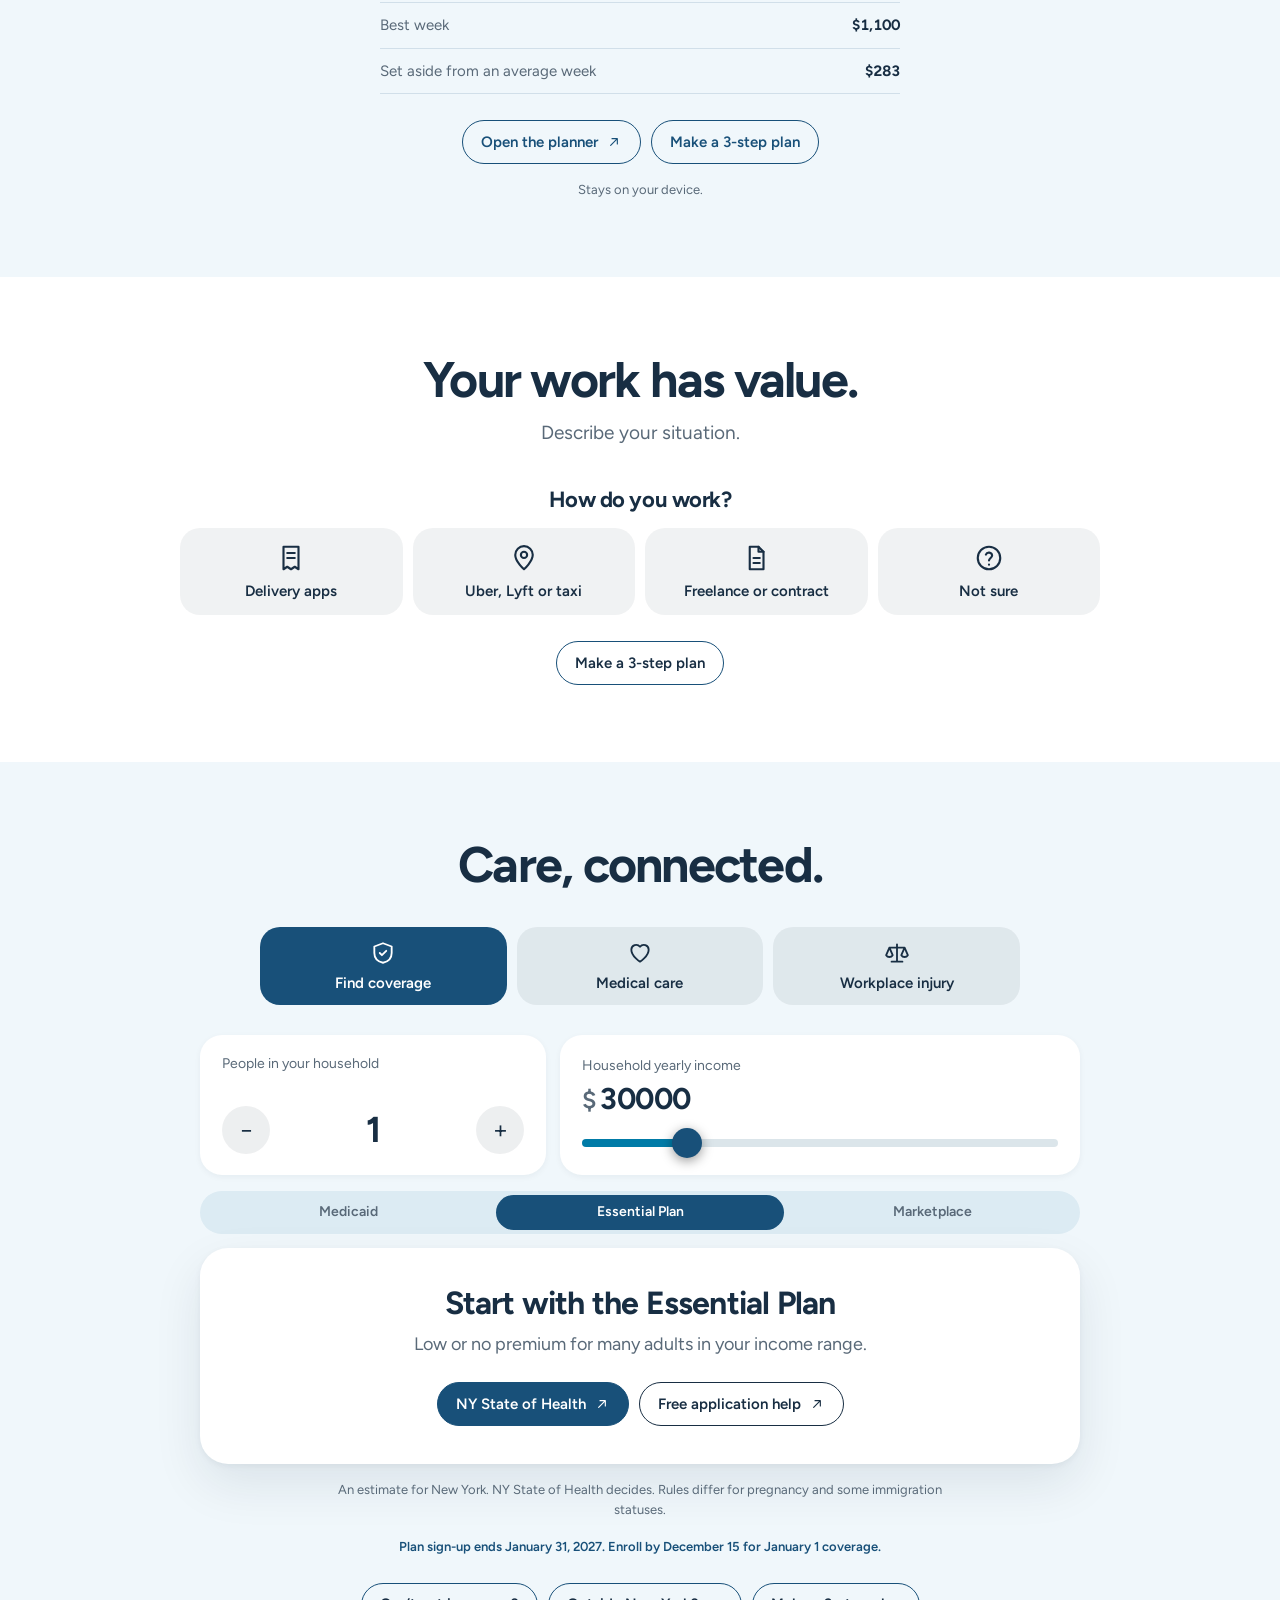
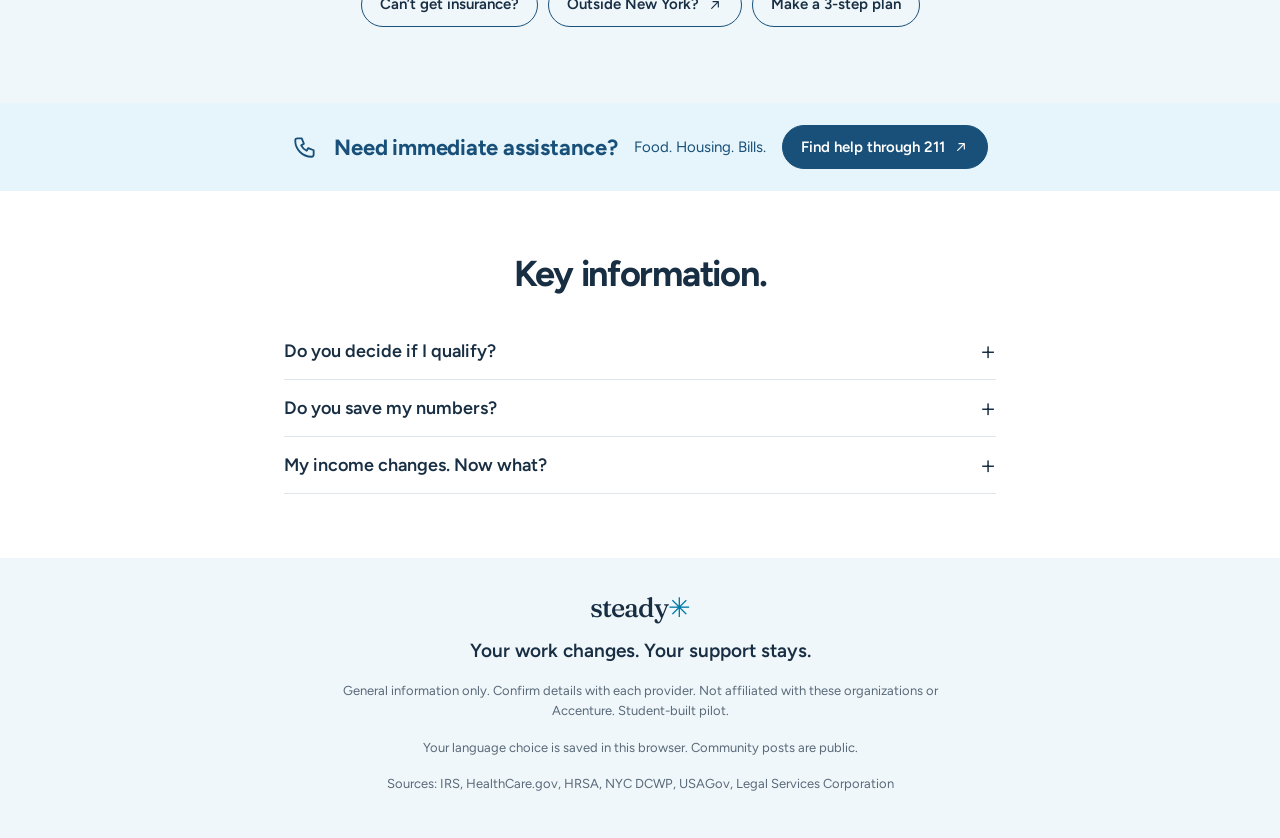
==== commit 81ab2581: "Home: say 'Completely free to use' instead of 'No account needed' Co-Authored-By: Claude Opus 5.5 <n" ====
--- a/index.html
+++ b/index.html
@@ -75,9 +75,8 @@
     <div class="reveal">
       <h2 class="display" data-i18n="Uneven income. Steadier plan.">Uneven income. Steadier plan.</h2>
     </div>
-    <div class="tabs four on-dark reveal" data-tabs="money" role="group">
+    <div class="tabs on-dark reveal" data-tabs="money" role="group">
       <button type="button" data-tab="swings" aria-pressed="true"><i data-icon="calendar"></i><span data-i18n="Variable income">Variable income</span></button>
-      <button type="button" data-tab="compare" aria-pressed="false"><i data-icon="scale"></i><span data-i18n="Compare gigs">Compare gigs</span></button>
       <button type="button" data-tab="taxes" aria-pressed="false"><i data-icon="receipt"></i><span data-i18n="Taxes">Taxes</span></button>
       <button type="button" data-tab="short" aria-pressed="false"><i data-icon="coin"></i><span data-i18n="Financial hardship">Financial hardship</span></button>
     </div>
@@ -98,13 +97,6 @@
         <a class="pill" href="planner.html"><span data-i18n="Open the planner">Open the planner</span><i data-icon="arrow"></i></a>
         <button type="button" class="pill" data-need="budget" aria-pressed="false"><span data-i18n="Make a 3-step plan">Make a 3-step plan</span></button>
       </div>
-      <p class="fine" data-i18n="Stays on your device.">Stays on your device.</p>
-    </div>
-    <div data-panel-of="money" data-panel="compare" class="compare" id="compare-tool" hidden>
-      <p class="compare-verdict" id="compare-verdict" aria-live="polite"></p>
-      <div class="compare-grid"></div>
-      <p class="fine" data-i18n="W-2 jobs usually include workers’ comp and unemployment coverage. Count that too.">W-2 jobs usually include workers’ comp and unemployment coverage. Count that too.</p>
-      <p class="fine" data-i18n="A 2026 federal estimate, filing single, as if this were your only work all year. Leaves out state and city tax, credits and QBI. Not tax advice.">A 2026 federal estimate, filing single, as if this were your only work all year. Leaves out state and city tax, credits and QBI. Not tax advice.</p>
       <p class="fine" data-i18n="Stays on your device.">Stays on your device.</p>
     </div>
     <div data-panel-of="money" data-panel="taxes" hidden>
@@ -172,57 +164,7 @@
   <section class="band" id="legal">
     <h2 class="display reveal" data-i18n="Your work has value.">Your work has value.</h2>
     <p class="lede reveal" data-i18n="Describe your situation.">Describe your situation.</p>
-    <div class="tabs two reveal" data-tabs="rights" role="group">
-      <button type="button" data-tab="paycheck" aria-pressed="true"><i data-icon="coin"></i><span data-i18n="Verify my pay">Verify my pay</span></button>
-      <button type="button" data-tab="happened" aria-pressed="false"><i data-icon="scale"></i><span data-i18n="Workplace issue">Workplace issue</span></button>
-    </div>
-    <div data-panel-of="rights" data-panel="paycheck" class="pay-tool" id="pay-tool">
-      <div class="segmented pay-kinds" role="group">
-        <button type="button" data-pay-kind="delivery" aria-pressed="true" data-i18n="Delivery app">Delivery app</button>
-        <button type="button" data-pay-kind="driver" aria-pressed="false" data-i18n="Uber or Lyft">Uber or Lyft</button>
-        <button type="button" data-pay-kind="freelance" aria-pressed="false" data-i18n="Freelance">Freelance</button>
-      </div>
-      <div data-pay-view="delivery">
-        <div class="coverage-inputs even">
-          <div class="slider light"><label for="trip-hours" data-i18n="Trip hours this pay period">Trip hours this pay period</label><div class="money-field"><input id="trip-hours" type="number" inputmode="decimal" min="0" step="0.25" value="10" dir="ltr"></div><input type="range" id="trip-hours-range" min="0" max="80" step="0.25" value="10" aria-labelledby="trip-hours-label"><span id="trip-hours-label" class="visually-hidden" data-i18n="Trip hours this pay period">Trip hours this pay period</span></div>
-          <div class="slider light"><label for="pay-before-tips" data-i18n="Pay before tips">Pay before tips</label><div class="money-field"><span>$</span><input id="pay-before-tips" type="number" inputmode="decimal" min="0" step="0.01" value="180" dir="ltr"></div><input type="range" id="pay-range" min="0" max="2500" step="1" value="180" aria-labelledby="pay-range-label"><span id="pay-range-label" class="visually-hidden" data-i18n="Pay before tips">Pay before tips</span></div>
-        </div>
-        <p class="fine pay-hint" data-i18n="Count trip time only, not waiting between orders.">Count trip time only, not waiting between orders.</p>
-        <div class="pay-answer" id="pay-answer" aria-live="polite">
-          <span class="tax-label" id="pay-label"></span>
-          <div class="pay-number num" id="pay-amount"></div>
-          <dl class="rows light">
-            <div><dt data-i18n="Minimum for your trip hours">Minimum for your trip hours</dt><dd id="pay-minimum" class="num"></dd></div>
-            <div><dt data-i18n="Your pay before tips">Your pay before tips</dt><dd id="pay-entered" class="num"></dd></div>
-          </dl>
-        </div>
-        <div class="rights-actions" id="pay-actions">
-          <a class="pill pill-strong" href="https://www.nyc.gov/site/dca/workers/workersrights/Delivery-Workers.page"><span data-i18n="File with DCWP">File with DCWP</span><i data-icon="arrow"></i></a>
-          <button type="button" class="pill" id="pay-note"><span data-i18n="Start a case note">Start a case note</span></button>
-        </div>
-        <p class="fine" data-i18n="Your app’s pay statement should show this. Apps must send one within 7 days after the pay period.">Your app’s pay statement should show this. Apps must send one within 7 days after the pay period.</p>
-        <p class="fine" data-i18n="An estimate for restaurant and grocery apps, at $22.13 an hour. Other apps aren’t covered yet. Not legal advice.">An estimate for restaurant and grocery apps, at $22.13 an hour. Other apps aren’t covered yet. Not legal advice.</p>
-      </div>
-      <div data-pay-view="driver" hidden>
-        <div class="chooser-card">
-          <span class="chooser-icon"><i data-icon="pin"></i></span>
-          <h3 data-i18n="Check trips with TLC’s calculator">Check trips with TLC’s calculator</h3>
-          <p data-i18n="Trip pay depends on miles, minutes and trip type, so use the official tool.">Trip pay depends on miles, minutes and trip type, so use the official tool.</p>
-          <div class="rights-actions"><a class="pill pill-strong" href="https://a156-nauf.nyc.gov/mrequpl/drvvcalc.html"><span data-i18n="TLC pay calculator">TLC pay calculator</span><i data-icon="arrow"></i></a><a class="pill" href="https://www.nyc.gov/site/tlc/about/driver-pay-rates.page"><span data-i18n="See current rates">See current rates</span><i data-icon="arrow"></i></a></div>
-        </div>
-      </div>
-      <div data-pay-view="freelance" hidden>
-        <div class="chooser-card">
-          <span class="chooser-icon"><i data-icon="doc"></i></span>
-          <h3 data-i18n="Freelance pay depends on your contract">Freelance pay depends on your contract</h3>
-          <p data-i18n="Check whether a payment is late and what you could seek.">Check whether a payment is late and what you could seek.</p>
-          <div class="rights-actions"><button type="button" class="pill pill-strong" id="pay-late"><span data-i18n="Check a late payment">Check a late payment</span></button></div>
-        </div>
-      </div>
-    </div>
-    <div data-panel-of="rights" data-panel="happened" hidden>
-      <div class="finder" id="rights-finder"></div>
-    </div>
+    <div class="finder reveal" id="rights-finder"></div>
     <div class="tax-foot reveal"><button type="button" class="pill" data-need="pay" aria-pressed="false"><span data-i18n="Make a 3-step plan">Make a 3-step plan</span></button></div>
   </section>
 
@@ -301,16 +243,13 @@
 <script src="steady-icons.js" defer></script>
 <script src="steady-i18n.js" defer></script>
 <script src="language-picker.js" defer></script>
-<script src="steady-links.js" defer></script>
 <script src="steady-config.js" defer></script>
-<script src="steady-avatar.js" defer></script>
 <script src="steady-backend.js" defer></script>
 <script src="steady-account.js" defer></script>
 <script src="steady-tools-data.js" defer></script>
 <script src="steady-experience.js" defer></script>
 <script src="support-navigator.js" defer></script>
 <script src="resource-tax-calculator.js" defer></script>
-<script src="steady-compare.js" defer></script>
 <script src="steady-tools.js" defer></script>
 </body>
 </html>
